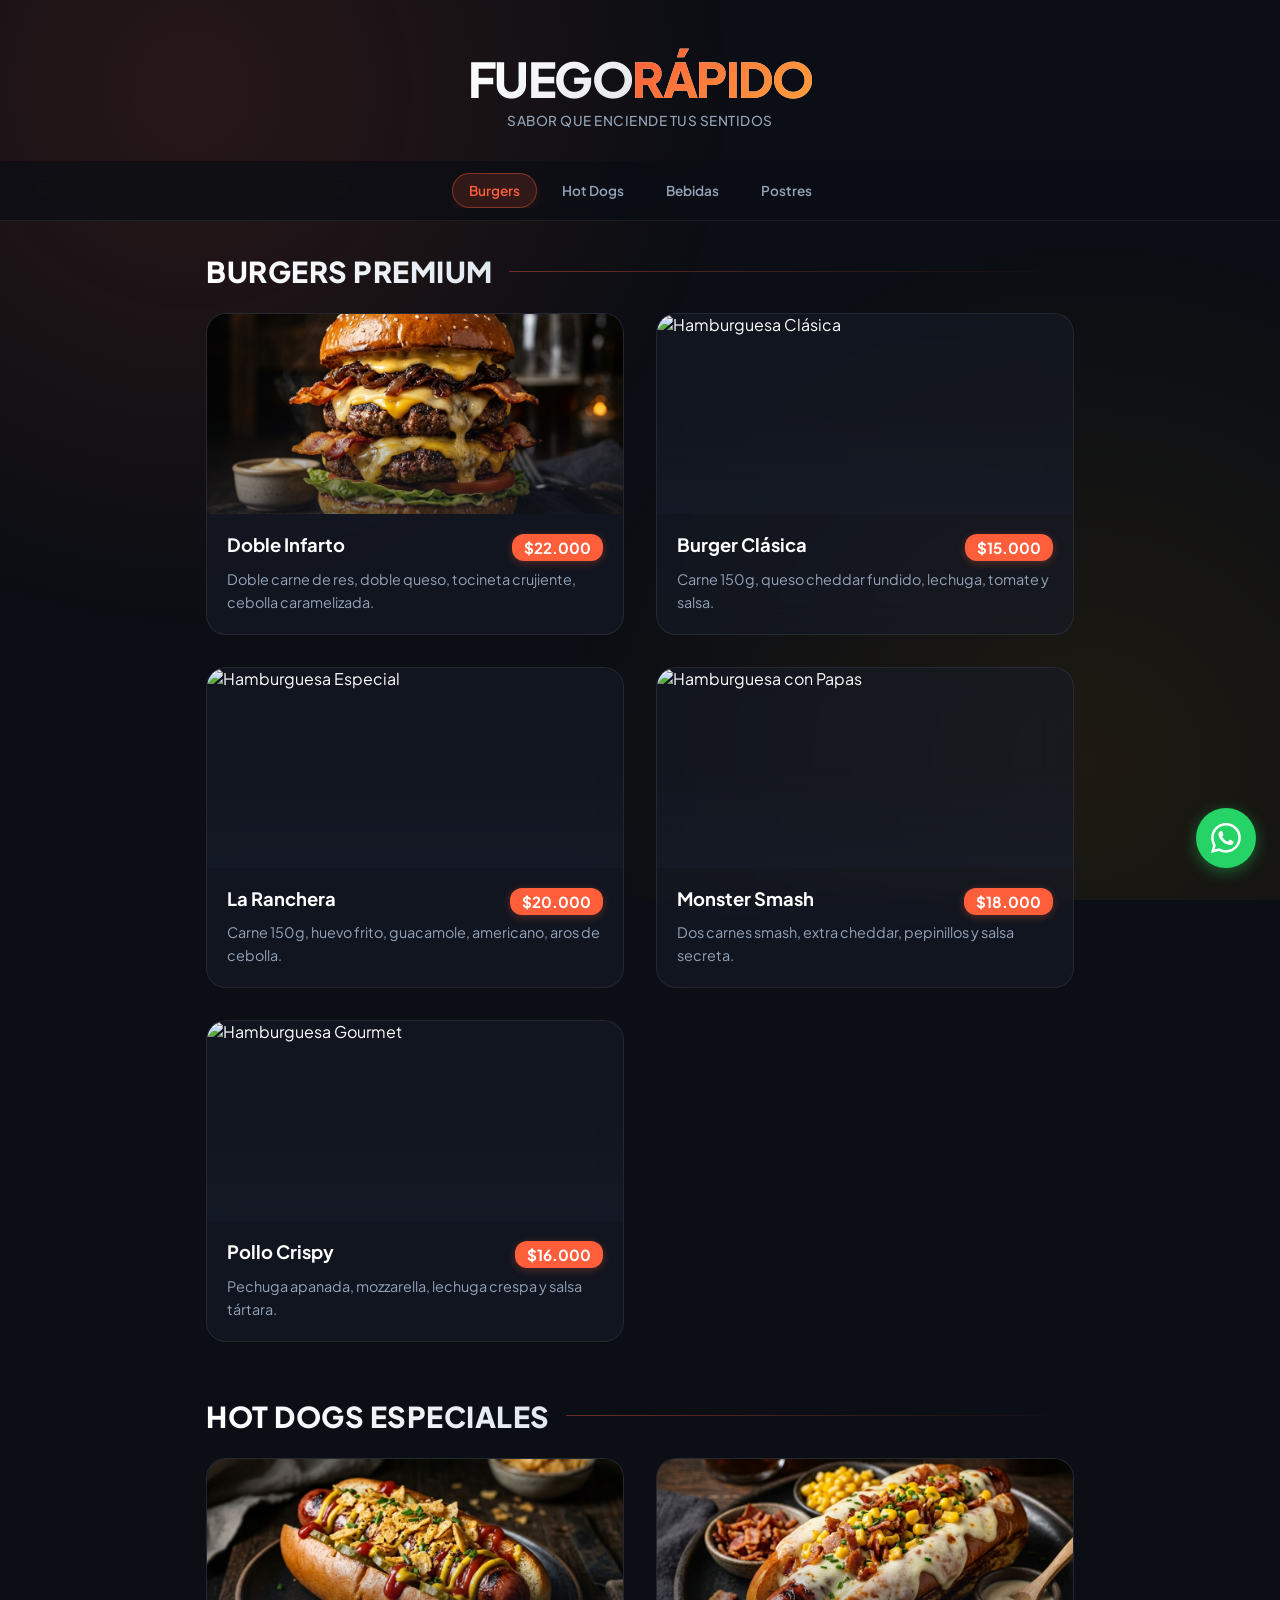
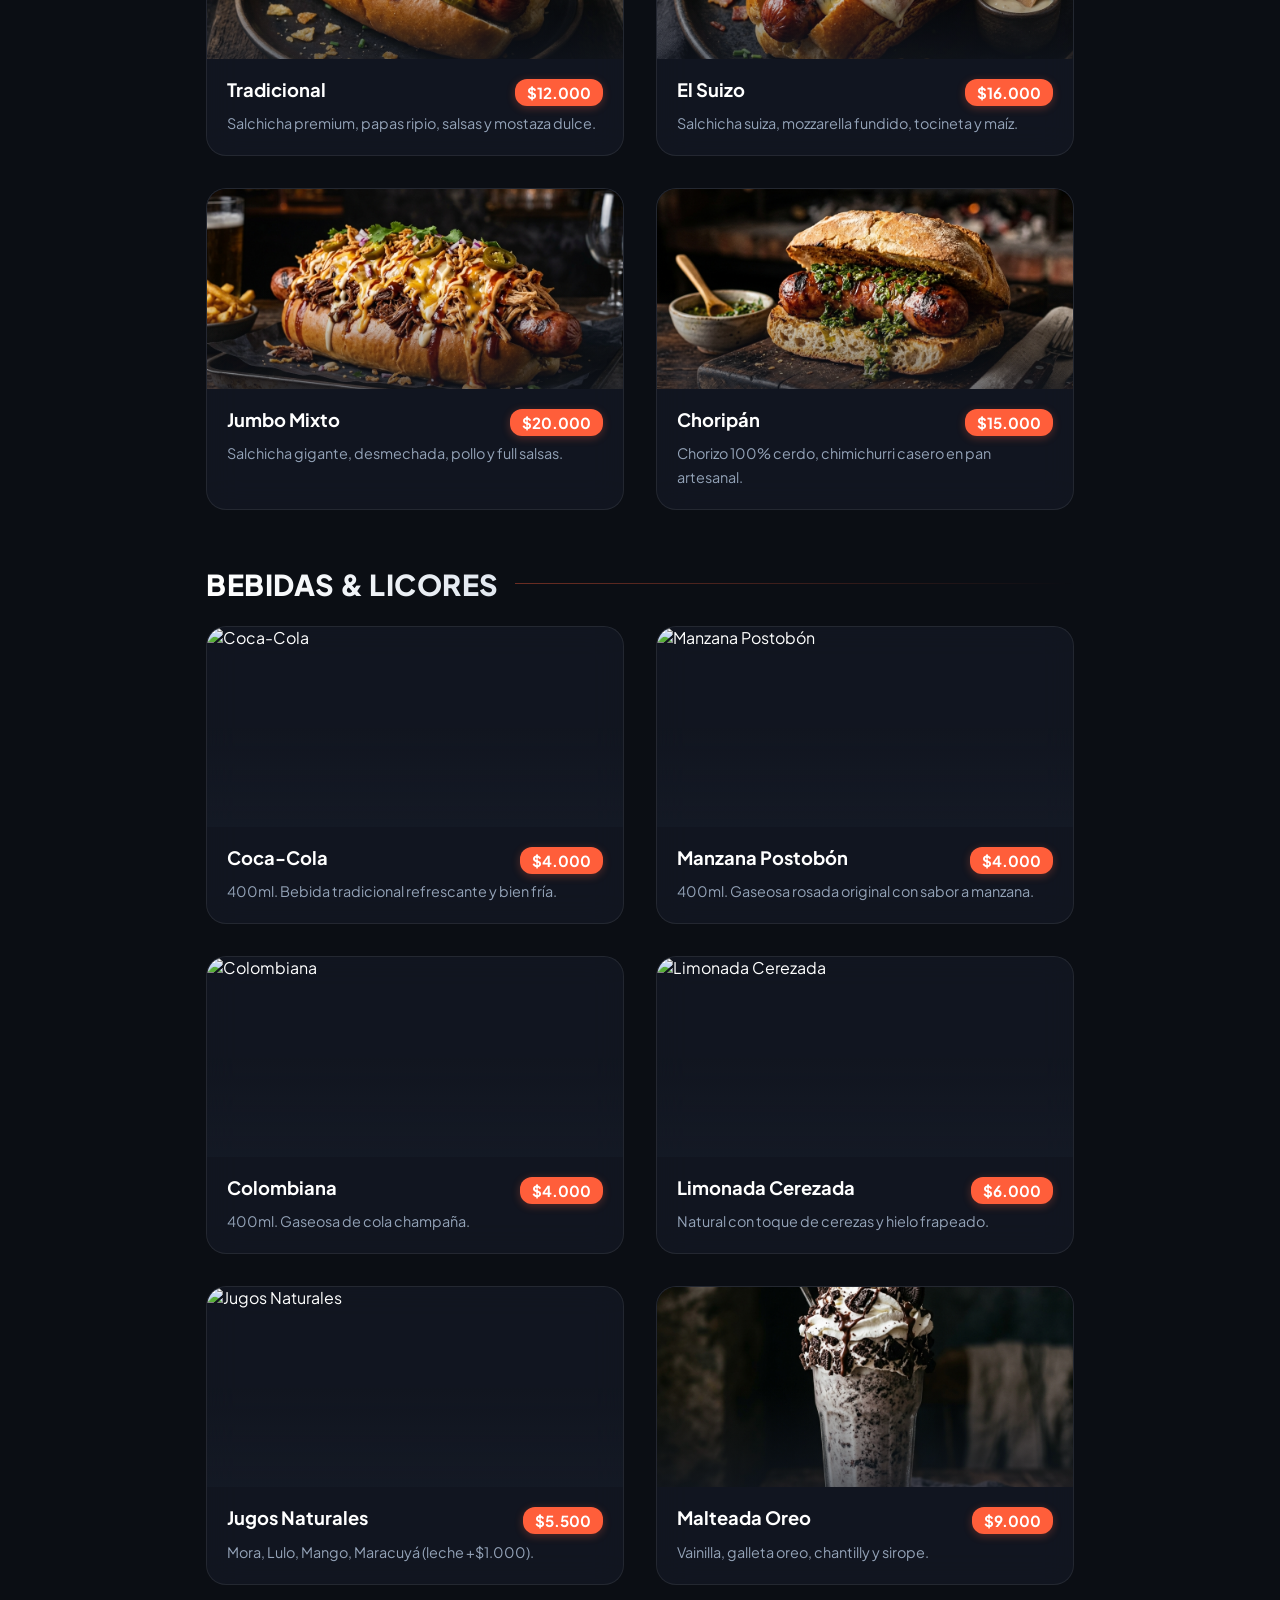
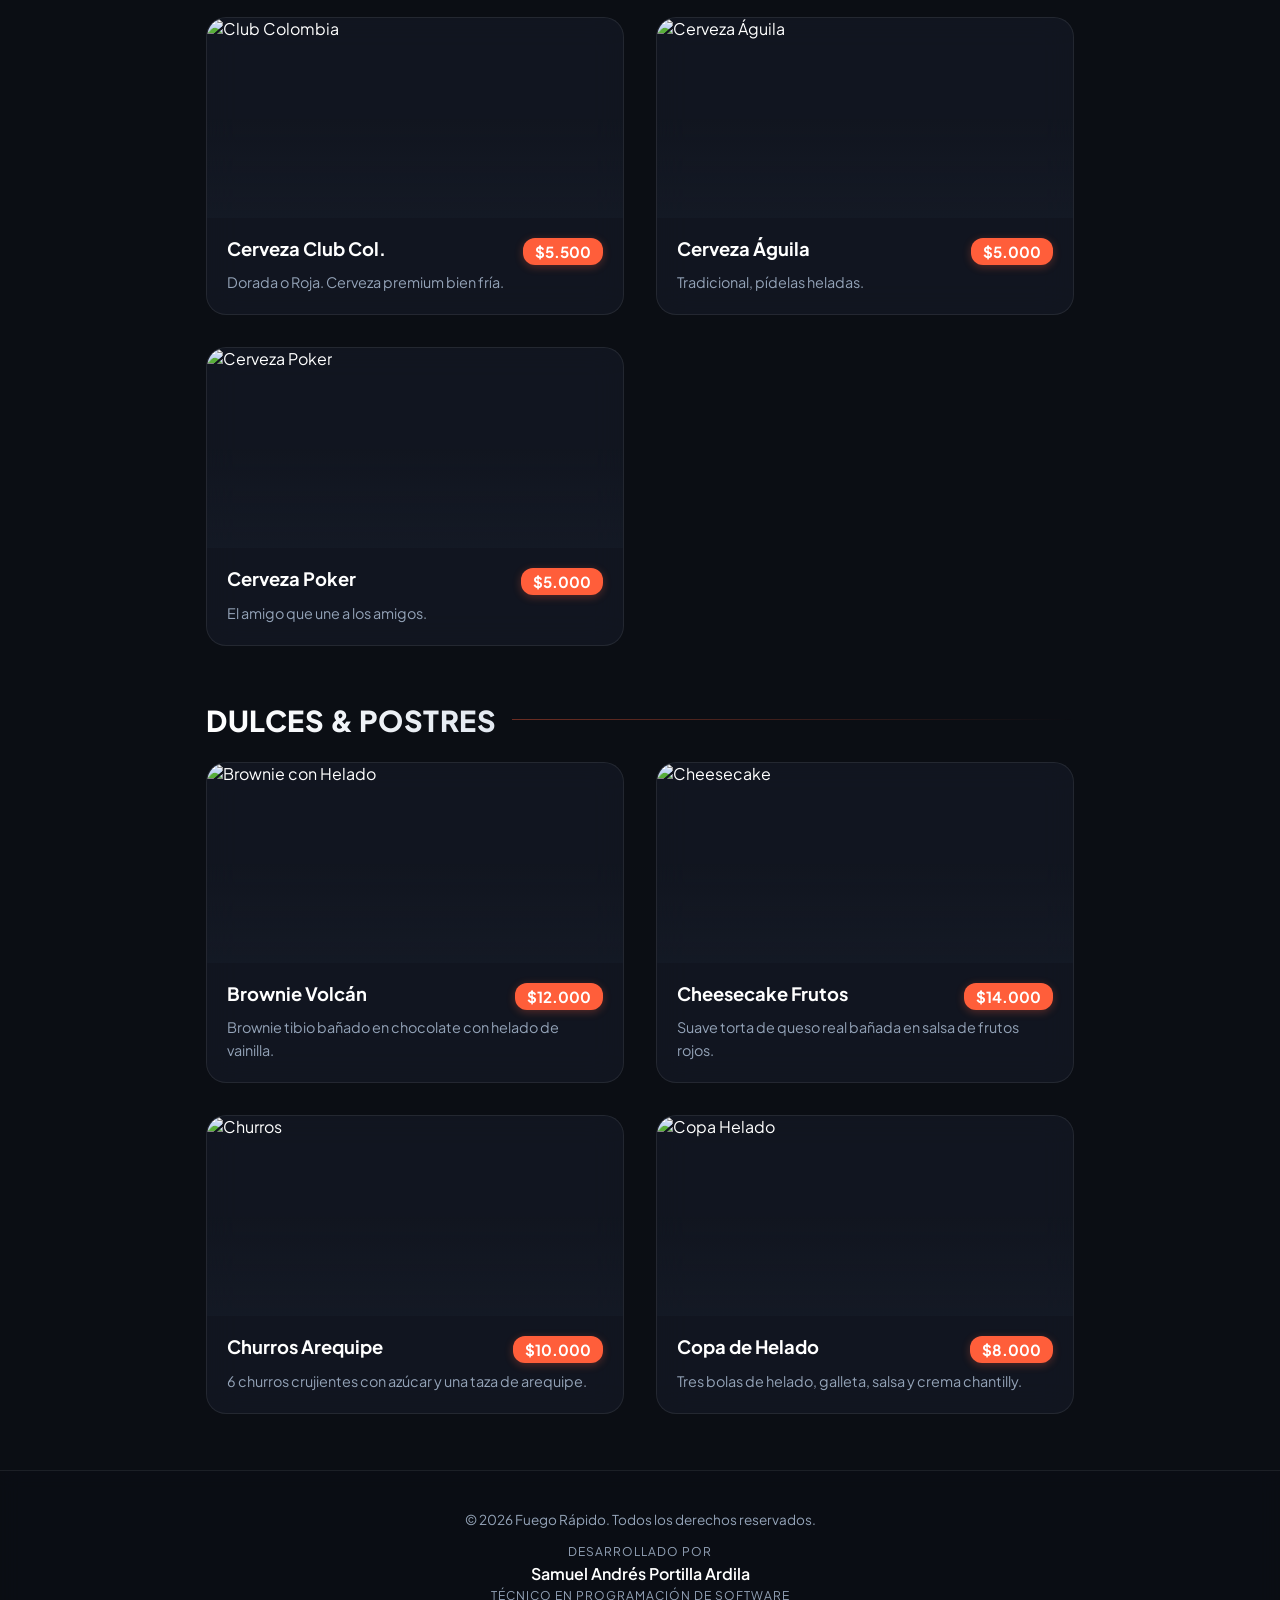
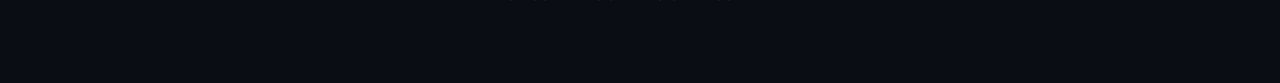
==== index.html @ ef5be557 "primer commit: estructura basica" ====
<!DOCTYPE html>
<html lang="es">

<head>
    <meta charset="UTF-8">
    <meta name="viewport" content="width=device-width, initial-scale=1.0">
    <title>Menú QR - Fuego Rápido</title>
    <meta name="description"
        content="Menú digital de Fuego Rápido. Descubre nuestras deliciosas hamburguesas, perros calientes y más.">
    <link rel="stylesheet" href="style.css">
    <link rel="preconnect" href="https://fonts.googleapis.com">
    <link rel="preconnect" href="https://fonts.gstatic.com" crossorigin>
    <link href="https://fonts.googleapis.com/css2?family=Plus+Jakarta+Sans:wght@300;400;500;600;700;800&display=swap"
        rel="stylesheet">
</head>

<body>
    <div class="background-overlay"></div>

    <header>
        <div class="logo">
            <h1>FUEGO<span>RÁPIDO</span></h1>
            <p>Sabor que enciende tus sentidos</p>
        </div>
    </header>

    <nav class="sticky-nav">
        <ul class="nav-links">
            <li><a href="#burgers" class="nav-link active">Burgers</a></li>
            <li><a href="#hotdogs" class="nav-link">Hot Dogs</a></li>
            <li><a href="#bebidas" class="nav-link">Bebidas</a></li>
            <li><a href="#postres" class="nav-link">Postres</a></li>
        </ul>
    </nav>

    <main class="menu-wrapper">

        <!-- Hamburguesas -->
        <section class="menu-category" id="burgers">
            <div class="category-header">
                <h2 class="category-title">Burgers Premium</h2>
                <div class="title-line"></div>
            </div>

            <div class="menu-grid">
                <article class="menu-item glass">
                    <div class="item-img-wrapper">
                        <img src="img/double_burger.png" alt="Hamburguesa Doble" class="item-img">
                    </div>
                    <div class="item-content">
                        <div class="item-header">
                            <h3>Doble Infarto</h3>
                            <span class="price">$22.000</span>
                        </div>
                        <p class="item-description">Doble carne de res, doble queso, tocineta crujiente, cebolla
                            caramelizada.</p>
                    </div>
                </article>

                <article class="menu-item glass">
                    <div class="item-img-wrapper">
                        <img src="https://images.unsplash.com/photo-1568901346375-23c9450c58cd?auto=format&fit=crop&w=500&q=80"
                            alt="Hamburguesa Clásica" class="item-img">
                    </div>
                    <div class="item-content">
                        <div class="item-header">
                            <h3>Burger Clásica</h3>
                            <span class="price">$15.000</span>
                        </div>
                        <p class="item-description">Carne 150g, queso cheddar fundido, lechuga, tomate y salsa.</p>
                    </div>
                </article>

                <article class="menu-item glass">
                    <div class="item-img-wrapper">
                        <img src="https://images.unsplash.com/photo-1586816001966-79b736744398?auto=format&fit=crop&w=500&q=80"
                            alt="Hamburguesa Especial" class="item-img">
                    </div>
                    <div class="item-content">
                        <div class="item-header">
                            <h3>La Ranchera</h3>
                            <span class="price">$20.000</span>
                        </div>
                        <p class="item-description">Carne 150g, huevo frito, guacamole, americano, aros de cebolla.</p>
                    </div>
                </article>

                <article class="menu-item glass">
                    <div class="item-img-wrapper">
                        <img src="https://images.unsplash.com/photo-1550547660-d9450f859349?auto=format&fit=crop&w=500&q=80"
                            alt="Hamburguesa con Papas" class="item-img">
                    </div>
                    <div class="item-content">
                        <div class="item-header">
                            <h3>Monster Smash</h3>
                            <span class="price">$18.000</span>
                        </div>
                        <p class="item-description">Dos carnes smash, extra cheddar, pepinillos y salsa secreta.</p>
                    </div>
                </article>

                <article class="menu-item glass">
                    <div class="item-img-wrapper">
                        <img src="https://www.atrium.com.co/sites/default/files/images/productos/crispy-burger.jpg"
                            alt="Hamburguesa Gourmet" class="item-img">
                    </div>
                    <div class="item-content">
                        <div class="item-header">
                            <h3>Pollo Crispy</h3>
                            <span class="price">$16.000</span>
                        </div>
                        <p class="item-description">Pechuga apanada, mozzarella, lechuga crespa y salsa tártara.</p>
                    </div>
                </article>
            </div>
        </section>

        <!-- Perros Calientes -->
        <section class="menu-category" id="hotdogs">
            <div class="category-header">
                <h2 class="category-title">Hot Dogs Especiales</h2>
                <div class="title-line"></div>
            </div>

            <div class="menu-grid">
                <article class="menu-item glass">
                    <div class="item-img-wrapper">
                        <img src="img/classic_hotdog.png" alt="Perro Caliente Clásico" class="item-img">
                    </div>
                    <div class="item-content">
                        <div class="item-header">
                            <h3>Tradicional</h3>
                            <span class="price">$12.000</span>
                        </div>
                        <p class="item-description">Salchicha premium, papas ripio, salsas y mostaza dulce.</p>
                    </div>
                </article>

                <article class="menu-item glass">
                    <div class="item-img-wrapper">
                        <img src="img/swiss_hotdog.png" alt="Perro Ranchero" class="item-img">
                    </div>
                    <div class="item-content">
                        <div class="item-header">
                            <h3>El Suizo</h3>
                            <span class="price">$16.000</span>
                        </div>
                        <p class="item-description">Salchicha suiza, mozzarella fundido, tocineta y maíz.</p>
                    </div>
                </article>

                <article class="menu-item glass">
                    <div class="item-img-wrapper">
                        <img src="img/jumbo_hotdog.png" alt="Perro Especial" class="item-img">
                    </div>
                    <div class="item-content">
                        <div class="item-header">
                            <h3>Jumbo Mixto</h3>
                            <span class="price">$20.000</span>
                        </div>
                        <p class="item-description">Salchicha gigante, desmechada, pollo y full salsas.</p>
                    </div>
                </article>

                <article class="menu-item glass">
                    <div class="item-img-wrapper">
                        <img src="img/choripan.png" alt="Choripán" class="item-img">
                    </div>
                    <div class="item-content">
                        <div class="item-header">
                            <h3>Choripán</h3>
                            <span class="price">$15.000</span>
                        </div>
                        <p class="item-description">Chorizo 100% cerdo, chimichurri casero en pan artesanal.</p>
                    </div>
                </article>
            </div>
        </section>

        <!-- Bebidas -->
        <section class="menu-category" id="bebidas">
            <div class="category-header">
                <h2 class="category-title">Bebidas & Licores</h2>
                <div class="title-line"></div>
            </div>

            <div class="menu-grid">
                <article class="menu-item glass">
                    <div class="item-img-wrapper">
                        <img src="https://images.unsplash.com/photo-1622483767028-3f66f32aef97?auto=format&fit=crop&w=500&q=80"
                            alt="Coca-Cola" class="item-img">
                    </div>
                    <div class="item-content">
                        <div class="item-header">
                            <h3>Coca-Cola</h3>
                            <span class="price">$4.000</span>
                        </div>
                        <p class="item-description">400ml. Bebida tradicional refrescante y bien fría.</p>
                    </div>
                </article>

                <article class="menu-item glass">
                    <div class="item-img-wrapper">
                        <img src="https://pbs.twimg.com/media/Ddgpa0-X0AA-Kz3.jpg" alt="Manzana Postobón"
                            class="item-img">
                    </div>
                    <div class="item-content">
                        <div class="item-header">
                            <h3>Manzana Postobón</h3>
                            <span class="price">$4.000</span>
                        </div>
                        <p class="item-description">400ml. Gaseosa rosada original con sabor a manzana.</p>
                    </div>
                </article>

                <article class="menu-item glass">
                    <div class="item-img-wrapper">
                        <img src="https://mir-s3-cdn-cf.behance.net/project_modules/fs/a3af06123769773.60f5a2e179f51.jpg"
                            alt="Colombiana" class="item-img">
                    </div>
                    <div class="item-content">
                        <div class="item-header">
                            <h3>Colombiana</h3>
                            <span class="price">$4.000</span>
                        </div>
                        <p class="item-description">400ml. Gaseosa de cola champaña.</p>
                    </div>
                </article>

                <article class="menu-item glass">
                    <div class="item-img-wrapper">
                        <img src="https://images.unsplash.com/photo-1556881286-fc6915169721?auto=format&fit=crop&w=500&q=80"
                            alt="Limonada Cerezada" class="item-img">
                    </div>
                    <div class="item-content">
                        <div class="item-header">
                            <h3>Limonada Cerezada</h3>
                            <span class="price">$6.000</span>
                        </div>
                        <p class="item-description">Natural con toque de cerezas y hielo frapeado.</p>
                    </div>
                </article>

                <article class="menu-item glass">
                    <div class="item-img-wrapper">
                        <img src="https://images.unsplash.com/photo-1513558161293-cdaf765ed2fd?auto=format&fit=crop&w=500&q=80"
                            alt="Jugos Naturales" class="item-img">
                    </div>
                    <div class="item-content">
                        <div class="item-header">
                            <h3>Jugos Naturales</h3>
                            <span class="price">$5.500</span>
                        </div>
                        <p class="item-description">Mora, Lulo, Mango, Maracuyá (leche +$1.000).</p>
                    </div>
                </article>

                <article class="menu-item glass">
                    <div class="item-img-wrapper">
                        <img src="img/oreo_milkshake.png" alt="Malteada" class="item-img">
                    </div>
                    <div class="item-content">
                        <div class="item-header">
                            <h3>Malteada Oreo</h3>
                            <span class="price">$9.000</span>
                        </div>
                        <p class="item-description">Vainilla, galleta oreo, chantilly y sirope.</p>
                    </div>
                </article>

                <article class="menu-item glass">
                    <div class="item-img-wrapper">
                        <img src="https://http2.mlstatic.com/D_NQ_NP_925722-MLM97577331285_112025-O.webp"
                            alt="Club Colombia" class="item-img">
                    </div>
                    <div class="item-content">
                        <div class="item-header">
                            <h3>Cerveza Club Col.</h3>
                            <span class="price">$5.500</span>
                        </div>
                        <p class="item-description">Dorada o Roja. Cerveza premium bien fría.</p>
                    </div>
                </article>

                <article class="menu-item glass">
                    <div class="item-img-wrapper">
                        <img src="https://lacaretalicores.com/cdn/shop/files/CERVEZA-AGUILA-LATON-473ml_47d6235d-1911-49ee-b2f1-a28116a10229.webp?v=1764735597&width=1000"
                            alt="Cerveza Águila" class="item-img">
                    </div>
                    <div class="item-content">
                        <div class="item-header">
                            <h3>Cerveza Águila</h3>
                            <span class="price">$5.000</span>
                        </div>
                        <p class="item-description">Tradicional, pídelas heladas.</p>
                    </div>
                </article>

                <article class="menu-item glass">
                    <div class="item-img-wrapper">
                        <img src="https://i.revistapym.com.co/old/2018/08/poker-lata.jpg" alt="Cerveza Poker"
                            class="item-img">
                    </div>
                    <div class="item-content">
                        <div class="item-header">
                            <h3>Cerveza Poker</h3>
                            <span class="price">$5.000</span>
                        </div>
                        <p class="item-description">El amigo que une a los amigos.</p>
                    </div>
                </article>

            </div>
        </section>

        <!-- Postres -->
        <section class="menu-category" id="postres">
            <div class="category-header">
                <h2 class="category-title">Dulces & Postres</h2>
                <div class="title-line"></div>
            </div>

            <div class="menu-grid">
                <article class="menu-item glass">
                    <div class="item-img-wrapper">
                        <img src="https://images.unsplash.com/photo-1606313564200-e75d5e30476c?auto=format&fit=crop&w=500&q=80"
                            alt="Brownie con Helado" class="item-img">
                    </div>
                    <div class="item-content">
                        <div class="item-header">
                            <h3>Brownie Volcán</h3>
                            <span class="price">$12.000</span>
                        </div>
                        <p class="item-description">Brownie tibio bañado en chocolate con helado de vainilla.</p>
                    </div>
                </article>

                <article class="menu-item glass">
                    <div class="item-img-wrapper">
                        <img src="https://images.unsplash.com/photo-1533134242443-d4fd215305ad?auto=format&fit=crop&w=500&q=80"
                            alt="Cheesecake" class="item-img">
                    </div>
                    <div class="item-content">
                        <div class="item-header">
                            <h3>Cheesecake Frutos</h3>
                            <span class="price">$14.000</span>
                        </div>
                        <p class="item-description">Suave torta de queso real bañada en salsa de frutos rojos.</p>
                    </div>
                </article>

                <article class="menu-item glass">
                    <div class="item-img-wrapper">
                        <img src="https://media-cdn.tripadvisor.com/media/photo-s/2c/e3/1d/6d/churros-con-arequipe.jpg"
                            alt="Churros" class="item-img">
                    </div>
                    <div class="item-content">
                        <div class="item-header">
                            <h3>Churros Arequipe</h3>
                            <span class="price">$10.000</span>
                        </div>
                        <p class="item-description">6 churros crujientes con azúcar y una taza de arequipe.</p>
                    </div>
                </article>

                <article class="menu-item glass">
                    <div class="item-img-wrapper">
                        <img src="https://images.unsplash.com/photo-1557142046-c704a3adf364?auto=format&fit=crop&w=500&q=80"
                            alt="Copa Helado" class="item-img">
                    </div>
                    <div class="item-content">
                        <div class="item-header">
                            <h3>Copa de Helado</h3>
                            <span class="price">$8.000</span>
                        </div>
                        <p class="item-description">Tres bolas de helado, galleta, salsa y crema chantilly.</p>
                    </div>
                </article>
            </div>
        </section>

    </main>

    <!-- Floating Action Button -->
    <button class="fab-whatsapp" id="whatsappFab" aria-label="Abrir contacto">
        <svg xmlns="http://www.w3.org/2000/svg" width="30" height="30" fill="currentColor" viewBox="0 0 16 16">
            <path
                d="M13.601 2.326A7.854 7.854 0 0 0 7.994 0C3.627 0 .068 3.558.064 7.926c0 1.399.366 2.76 1.057 3.965L0 16l4.204-1.102a7.933 7.933 0 0 0 3.79.965h.004c4.368 0 7.926-3.558 7.93-7.93A7.898 7.898 0 0 0 13.6 2.326zM7.994 14.521a6.573 6.573 0 0 1-3.356-.92l-.24-.144-2.494.654.666-2.433-.156-.251a6.56 6.56 0 0 1-1.007-3.505c0-3.626 2.957-6.584 6.591-6.584a6.56 6.56 0 0 1 4.66 1.931 6.557 6.557 0 0 1 1.928 4.66c-.004 3.639-2.961 6.592-6.592 6.592zm3.615-4.934c-.197-.099-1.17-.578-1.353-.646-.182-.065-.315-.099-.445.099-.133.197-.513.646-.627.775-.114.133-.232.148-.43.05-.197-.1-.836-.308-1.592-.985-.59-.525-.985-1.175-1.103-1.372-.114-.198-.011-.304.088-.403.087-.088.197-.232.296-.346.1-.114.133-.198.198-.33.065-.134.034-.248-.015-.347-.05-.099-.445-1.076-.612-1.47-.16-.389-.323-.335-.445-.34-.114-.007-.247-.007-.38-.007a.729.729 0 0 0-.529.247c-.182.198-.691.677-.691 1.654 0 .977.71 1.916.81 2.049.098.133 1.394 2.132 3.383 2.992.47.205.84.326 1.129.418.475.152.904.129 1.246.08.38-.058 1.171-.48 1.338-.943.164-.464.164-.86.114-.943-.049-.084-.182-.133-.38-.232z" />
        </svg>
    </button>

    <!-- Modal de Contacto -->
    <div class="modal-overlay" id="contactModal">
        <div class="modal-box glass">
            <button class="modal-close" id="closeModal" aria-label="Cerrar">
                <svg xmlns="http://www.w3.org/2000/svg" width="20" height="20" viewBox="0 0 24 24" fill="none"
                    stroke="currentColor" stroke-width="2.5" stroke-linecap="round" stroke-linejoin="round">
                    <line x1="18" y1="6" x2="6" y2="18"></line>
                    <line x1="6" y1="6" x2="18" y2="18"></line>
                </svg>
            </button>
            <div class="modal-header">
                <h2>FUEGO<span>RÁPIDO</span></h2>
                <p>Haz tu pedido ahora</p>
            </div>
            <div class="modal-body">
                <p>Por favor, escríbenos a nuestro WhatsApp indicando los platillos que deseas.</p>
                <div class="modal-number">
                    <span>Solo mensajes a:</span>
                    <strong>311 251 8913</strong>
                </div>
            </div>
        </div>
    </div>

    <!-- Product Modal -->
    <div class="modal-overlay" id="productModal">
        <div class="modal-box glass product-modal-box">
            <button class="modal-close" id="closeProductModal" aria-label="Cerrar">
                <svg xmlns="http://www.w3.org/2000/svg" width="20" height="20" viewBox="0 0 24 24" fill="none"
                    stroke="currentColor" stroke-width="2.5" stroke-linecap="round" stroke-linejoin="round">
                    <line x1="18" y1="6" x2="6" y2="18"></line>
                    <line x1="6" y1="6" x2="18" y2="18"></line>
                </svg>
            </button>
            <div class="modal-product-img">
                <img src="" id="pmImg" alt="Product Image">
            </div>
            <div class="modal-body product-modal-body">
                <div class="pm-header">
                    <h2 id="pmTitle">Título</h2>
                    <span class="price pm-price" id="pmPrice">0</span>
                </div>
                <p id="pmDesc">Descripción detallada del producto aquí.</p>
            </div>
        </div>
    </div>

    <footer>
        <div class="footer-content">
            <p style="color: var(--text-secondary); font-size: 0.85rem;">© 2026 Fuego Rápido. Todos los derechos
                reservados.</p>
            <div class="footer-dev">
                <span>Desarrollado por</span>
                <strong>Samuel Andrés Portilla Ardila</strong>
                <span>Técnico en programación de software</span>
            </div>
        </div>
    </footer>

    <script src="script.js"></script>
</body>

</html>
---- style.css ----
/* Fonts */
@import url('https://fonts.googleapis.com/css2?family=Plus+Jakarta+Sans:wght@300;400;500;600;700;800&display=swap');

:root {
    --bg-base: #0B0E14; 
    --surface-1: rgba(22, 28, 40, 0.6);
    --surface-2: rgba(30, 38, 55, 0.8);
    --primary: #FF5E3A; 
    --primary-hover: #FF7759;
    --primary-glow: rgba(255, 94, 58, 0.4);
    --text-primary: #FFFFFF;
    --text-secondary: #94A3B8;
    --border-color: rgba(255, 255, 255, 0.08);
    --border-highlight: rgba(255, 255, 255, 0.15);
    --radius-lg: 20px;
    --radius-md: 12px;
    --radius-full: 9999px;
    --transition: all 0.3s cubic-bezier(0.4, 0, 0.2, 1);
}

* { margin: 0; padding: 0; box-sizing: border-box; }

body {
    font-family: 'Plus Jakarta Sans', sans-serif;
    background-color: var(--bg-base);
    color: var(--text-primary);
    min-height: 100vh;
    position: relative;
    overflow-x: hidden;
    -webkit-font-smoothing: antialiased;
}

html {
    scroll-behavior: smooth;
}

::-webkit-scrollbar { width: 6px; }
::-webkit-scrollbar-track { background: var(--bg-base); }
::-webkit-scrollbar-thumb { background: var(--surface-2); border-radius: var(--radius-full); }
::-webkit-scrollbar-thumb:hover { background: var(--primary); }

.background-overlay {
    position: fixed; top: 0; left: 0; width: 100vw; height: 100vh;
    background: radial-gradient(circle at 15% 10%, rgba(255, 94, 58, 0.12), transparent 40%),
                radial-gradient(circle at 85% 85%, rgba(255, 171, 0, 0.08), transparent 40%);
    z-index: -1; pointer-events: none;
}

header { text-align: center; padding: 2.5rem 1rem 1.5rem; display: flex; flex-direction: column; align-items: center; }
.logo h1 { font-size: 2.5rem; font-weight: 800; letter-spacing: -1.5px; margin-bottom: 0.2rem; background: linear-gradient(135deg, #FFFFFF 0%, #D1D5DB 100%); -webkit-background-clip: text; -webkit-text-fill-color: transparent; }
.logo h1 span { background: linear-gradient(135deg, var(--primary) 0%, #FFA03A 100%); -webkit-background-clip: text; -webkit-text-fill-color: transparent; }
.logo p { font-size: 0.85rem; color: var(--text-secondary); font-weight: 500; letter-spacing: 0.5px; text-transform: uppercase; }

/* Sticky Navigation */
.sticky-nav {
    position: sticky;
    top: 0;
    z-index: 50;
    background: rgba(11, 14, 20, 0.75);
    backdrop-filter: blur(12px);
    -webkit-backdrop-filter: blur(12px);
    border-bottom: 1px solid var(--border-color);
    padding: 0.75rem 1rem;
    margin-bottom: 2rem;
    display: flex;
    justify-content: center;
}

.nav-links {
    display: flex;
    gap: 0.5rem;
    list-style: none;
    overflow-x: auto;
    scrollbar-width: none;
    -ms-overflow-style: none;
}
.nav-links::-webkit-scrollbar { display: none; }

.nav-link {
    display: inline-block;
    color: var(--text-secondary);
    text-decoration: none;
    padding: 0.5rem 1rem;
    border-radius: var(--radius-full);
    font-size: 0.85rem;
    font-weight: 600;
    white-space: nowrap;
    border: 1px solid transparent;
    transition: var(--transition);
}

.nav-link:hover {
    color: var(--text-primary);
    background: rgba(255, 255, 255, 0.05);
}

.nav-link.active {
    background: rgba(255, 94, 58, 0.15);
    color: var(--primary);
    border: 1px solid var(--primary-glow);
    box-shadow: 0 4px 10px rgba(255, 94, 58, 0.1);
}

.menu-wrapper { max-width: 900px; margin: 0 auto; padding: 0 1rem; }
.menu-category { 
    margin-bottom: 3.5rem; 
    scroll-margin-top: 100px; /* Prevents sticky nav from hiding the title */
}
.category-header { margin-bottom: 1.5rem; display: flex; align-items: center; gap: 1rem; }
.category-title { font-size: 1.5rem; font-weight: 800; color: var(--text-primary); white-space: nowrap; text-transform: uppercase; letter-spacing: 0.5px; background: linear-gradient(90deg, #FFFFFF, #e2e8f0); -webkit-background-clip: text; -webkit-text-fill-color: transparent; }
.title-line { flex-grow: 1; height: 1px; background: linear-gradient(90deg, var(--primary-glow), transparent); }

.menu-grid { display: grid; grid-template-columns: repeat(2, 1fr); gap: 0.75rem; }
@media (min-width: 600px) { .menu-grid { gap: 1.25rem; } }
@media (min-width: 768px) { header { padding: 3rem 1.5rem 2rem; } .logo h1 { font-size: 3rem; } .category-title { font-size: 1.8rem; } .menu-grid { gap: 2rem; } }

.menu-item { cursor: pointer; display: flex; flex-direction: column; background: var(--surface-1); backdrop-filter: blur(16px); -webkit-backdrop-filter: blur(16px); border: 1px solid var(--border-color); border-radius: var(--radius-md); overflow: hidden; position: relative; opacity: 0; transform: translateY(20px); }
.menu-item.scroll-visible { animation: slideUpFade 0.6s cubic-bezier(0.16, 1, 0.3, 1) forwards; }
.item-img-wrapper { width: 100%; height: 130px; overflow: hidden; position: relative; }
@media (min-width: 480px) { .item-img-wrapper { height: 160px; } }
@media (min-width: 768px) { .item-img-wrapper { height: 200px; } .menu-item { border-radius: var(--radius-lg); } }
.item-img-wrapper::after { content: ''; position: absolute; bottom: 0; left: 0; width: 100%; height: 50%; background: linear-gradient(to top, var(--surface-1), transparent); }
.item-img { width: 100%; height: 100%; object-fit: cover; }
.item-content { padding: 0.75rem; display: flex; flex-direction: column; flex-grow: 1; }
@media (min-width: 768px) { .item-content { padding: 1.25rem; } }
.item-header { display: flex; flex-direction: column; margin-bottom: 0.4rem; gap: 0.25rem; }
@media (min-width: 600px) { .item-header { flex-direction: row; justify-content: space-between; align-items: flex-start; } }
.item-header h3 { font-size: 0.95rem; font-weight: 700; line-height: 1.2; color: var(--text-primary); }
@media (min-width: 768px) { .item-header h3 { font-size: 1.15rem; } }
.price { color: var(--text-primary); background: var(--primary); padding: 0.15rem 0.5rem; border-radius: var(--radius-md); font-weight: 700; font-size: 0.85rem; align-self: flex-start; box-shadow: 0 2px 8px rgba(255, 94, 58, 0.3); }
@media (min-width: 768px) { .price { font-size: 0.95rem; padding: 0.25rem 0.75rem; } }
.item-description { color: var(--text-secondary); font-size: 0.75rem; line-height: 1.4; font-weight: 400; }
@media (min-width: 768px) { .item-description { font-size: 0.9rem; line-height: 1.6; } }

/* Floating Action Button */
.fab-whatsapp {
    position: fixed;
    bottom: 2rem;
    right: 1.5rem;
    background: #25D366;
    color: white;
    border: none;
    width: 60px;
    height: 60px;
    border-radius: 50%;
    display: flex;
    align-items: center;
    justify-content: center;
    box-shadow: 0 4px 15px rgba(37, 211, 102, 0.4), 0 0 0 0 rgba(37, 211, 102, 0.4);
    cursor: pointer;
    z-index: 100;
    transition: var(--transition);
    animation: pulse 2s infinite cubic-bezier(0.66, 0, 0, 1);
}

.fab-whatsapp:hover {
    transform: scale(1.1) rotate(-5deg);
    background: #128C7E;
}

@keyframes pulse {
    to { box-shadow: 0 0 0 15px rgba(37, 211, 102, 0); }
}

/* Custom Themed Modal */
.modal-overlay {
    position: fixed;
    top: 0; left: 0;
    width: 100vw; height: 100vh;
    background: rgba(11, 14, 20, 0.85); /* Dark base over entire screen */
    backdrop-filter: blur(8px);
    -webkit-backdrop-filter: blur(8px);
    z-index: 1000;
    display: flex;
    align-items: center;
    justify-content: center;
    padding: 1rem;
    opacity: 0;
    visibility: hidden;
    transition: opacity 0.3s ease, visibility 0.3s ease;
}

.modal-overlay.active {
    opacity: 1;
    visibility: visible;
}

.modal-box.glass {
    background: rgba(30, 38, 55, 0.9);
    border: 1px solid var(--primary-glow);
    border-radius: var(--radius-lg);
    width: 100%;
    max-width: 400px;
    position: relative;
    transform: scale(0.9);
    transition: transform 0.4s cubic-bezier(0.16, 1, 0.3, 1);
    box-shadow: 0 20px 50px rgba(0, 0, 0, 0.5), inset 0 1px 0 rgba(255, 255, 255, 0.1);
    overflow: hidden;
}

.modal-overlay.active .modal-box {
    transform: scale(1);
}

.modal-close {
    position: absolute;
    top: 1rem; right: 1rem;
    background: rgba(255, 255, 255, 0.1);
    border: none;
    color: var(--text-secondary);
    font-size: 1.5rem;
    width: 32px; height: 32px;
    border-radius: 50%;
    display: flex; align-items: center; justify-content: center;
    cursor: pointer;
    transition: var(--transition);
    z-index: 10;
}

.modal-close:hover {
    background: rgba(255, 255, 255, 0.2);
    color: var(--text-primary);
}

.modal-header {
    background: linear-gradient(145deg, rgba(22, 28, 40, 0.9), rgba(16, 22, 33, 1));
    padding: 2rem 1.5rem 1.5rem;
    text-align: center;
    border-bottom: 1px solid var(--border-color);
}

.modal-header h2 {
    font-size: 1.8rem;
    font-weight: 800;
    background: linear-gradient(135deg, #FFFFFF 0%, #D1D5DB 100%);
    -webkit-background-clip: text;
    -webkit-text-fill-color: transparent;
    margin-bottom: 0.2rem;
}

.modal-header h2 span {
    background: linear-gradient(135deg, var(--primary) 0%, #FFA03A 100%);
    -webkit-background-clip: text;
    -webkit-text-fill-color: transparent;
}

.modal-header p {
    color: var(--text-secondary);
    font-size: 0.9rem;
    text-transform: uppercase;
    letter-spacing: 1px;
}

.modal-body {
    padding: 2rem 1.5rem;
    text-align: center;
}

.modal-body p {
    color: var(--text-secondary);
    margin-bottom: 1.5rem;
    font-size: 0.95rem;
}

.modal-number {
    display: inline-flex;
    flex-direction: column;
    align-items: center;
    padding: 1.25rem 2rem;
    background: rgba(255, 94, 58, 0.1);
    border: 1px solid var(--primary-glow);
    border-radius: var(--radius-md);
}

.modal-number span { font-size: 0.75rem; text-transform: uppercase; color: var(--primary); letter-spacing: 1px; margin-bottom: 0.25rem; }
.modal-number strong { font-size: 1.8rem; color: var(--text-primary); font-weight: 800; letter-spacing: 2px; }

/* Product Modal Tweaks */
.product-modal-box { max-width: 450px; }
.modal-product-img { width: 100%; height: 220px; position: relative; }
.modal-product-img::after { content: ''; position: absolute; bottom: 0; left: 0; width: 100%; height: 60%; background: linear-gradient(to top, rgba(30, 38, 55, 0.9), transparent); }
.modal-product-img img { width: 100%; height: 100%; object-fit: cover; }
.product-modal-body { padding: 1.5rem 1.5rem 2rem; position: relative; z-index: 2; margin-top: -3rem; }
.pm-header { display: flex; justify-content: space-between; align-items: flex-end; margin-bottom: 0.75rem; }
.pm-header h2 { font-size: 1.5rem; font-weight: 800; color: var(--text-primary); margin: 0; }
.pm-price { font-size: 1.2rem; }
.product-modal-body #pmDesc { color: var(--text-secondary); line-height: 1.5; font-size: 0.95rem; margin-bottom: 1.5rem; text-align: left; }
.modal-order-btn { width: 100%; margin-top: 0.5rem; padding: 1rem; border-radius: var(--radius-md); text-transform: uppercase; letter-spacing: 1px; font-size: 0.95rem; }

footer { text-align: center; padding: 2.5rem 1.5rem 5rem; border-top: 1px solid var(--border-color); background: rgba(11, 14, 20, 0.8); backdrop-filter: blur(10px); }
.footer-dev { margin-top: 1rem; display: flex; flex-direction: column; align-items: center; gap: 0.25rem; }
.footer-dev span { font-size: 0.75rem; text-transform: uppercase; letter-spacing: 1px; color: var(--text-secondary); }
.footer-dev strong { color: var(--text-primary); font-size: 1rem; font-weight: 600; }

@keyframes slideUpFade { 0% { opacity: 0; transform: translateY(30px); } 100% { opacity: 1; transform: translateY(0); } }
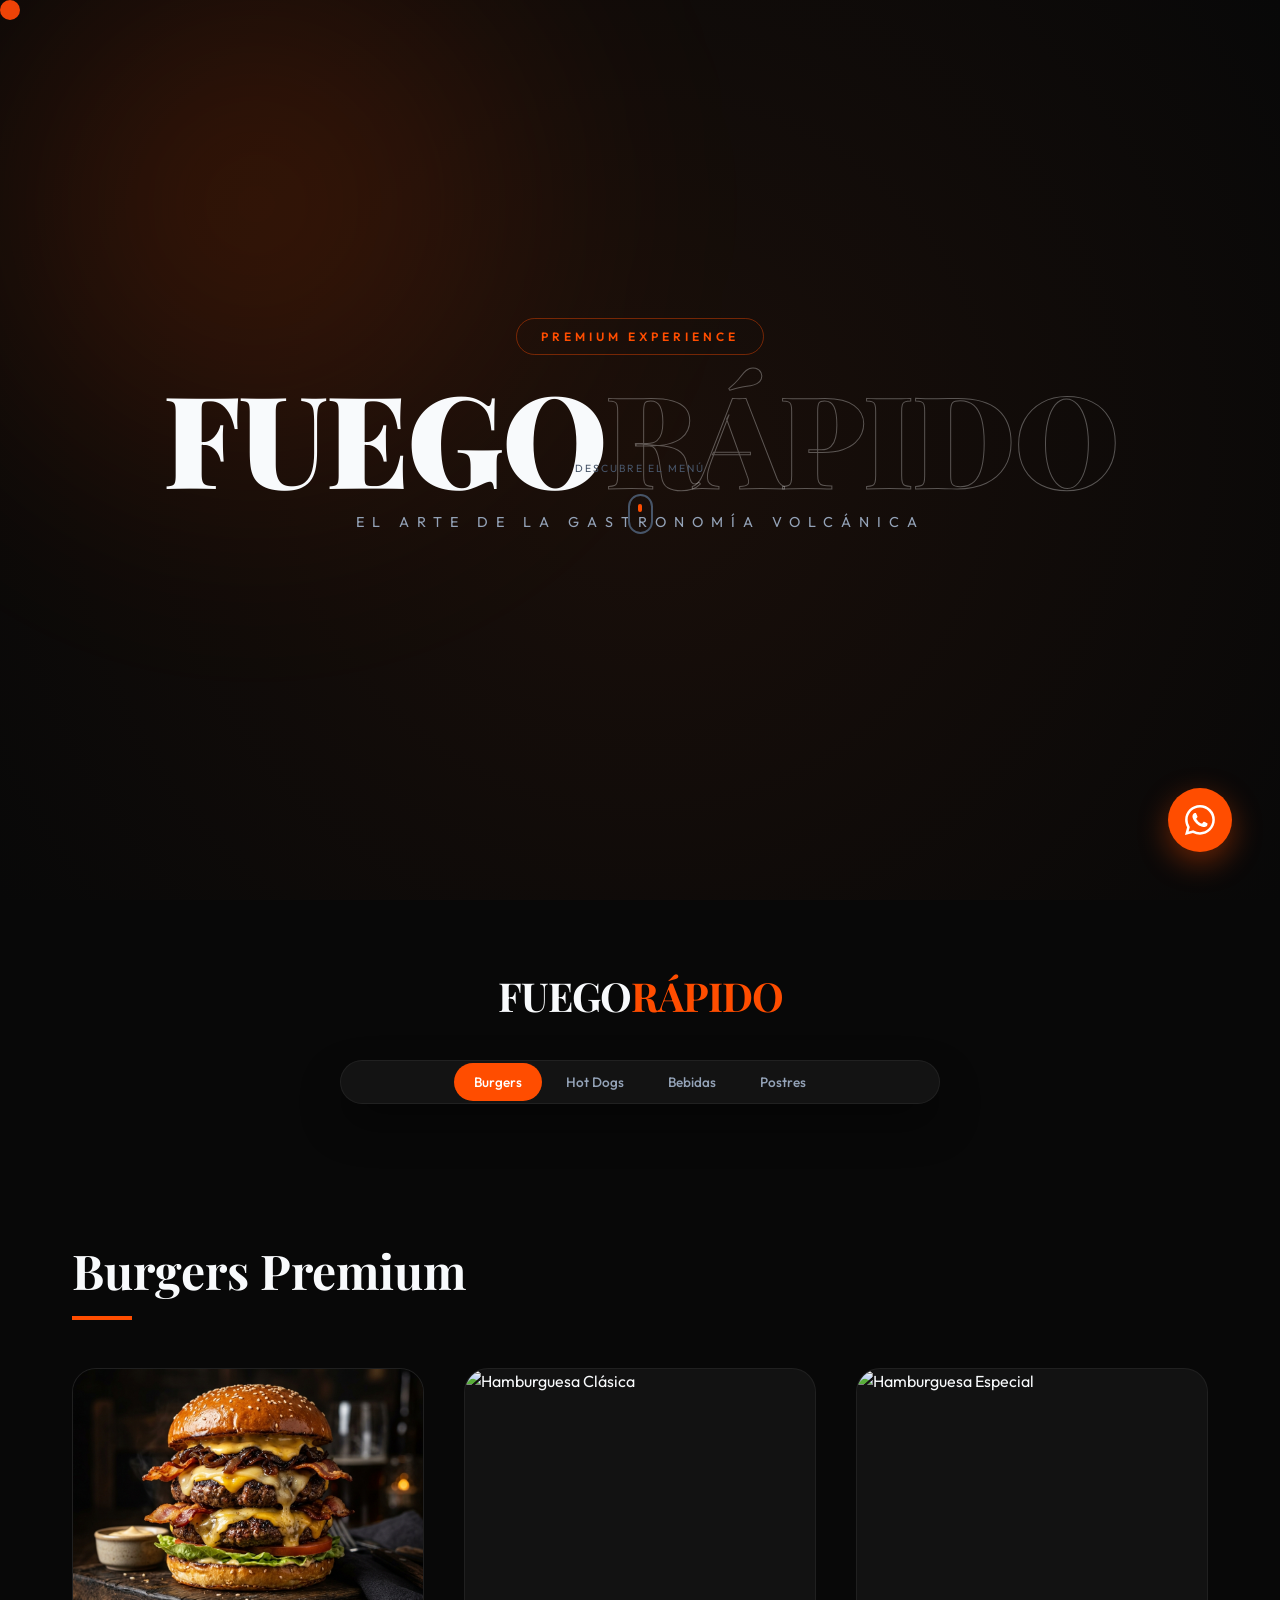
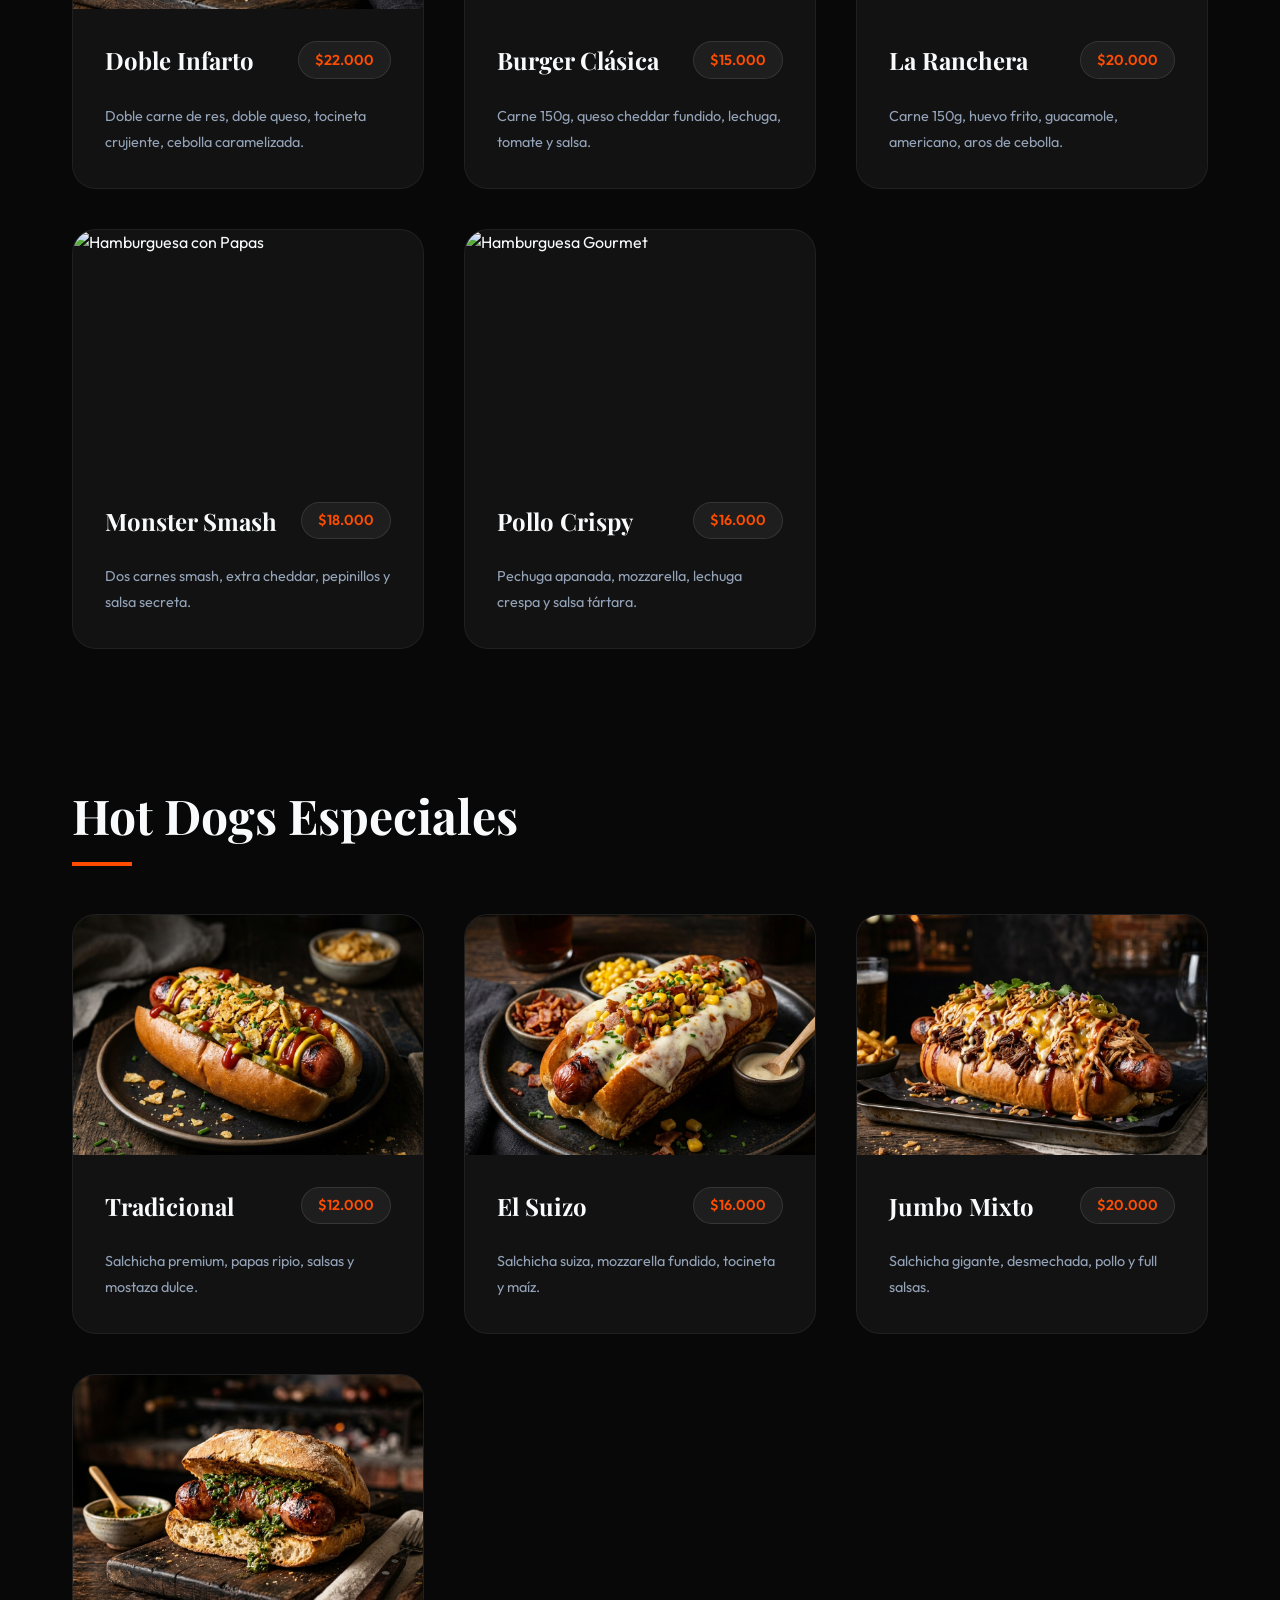
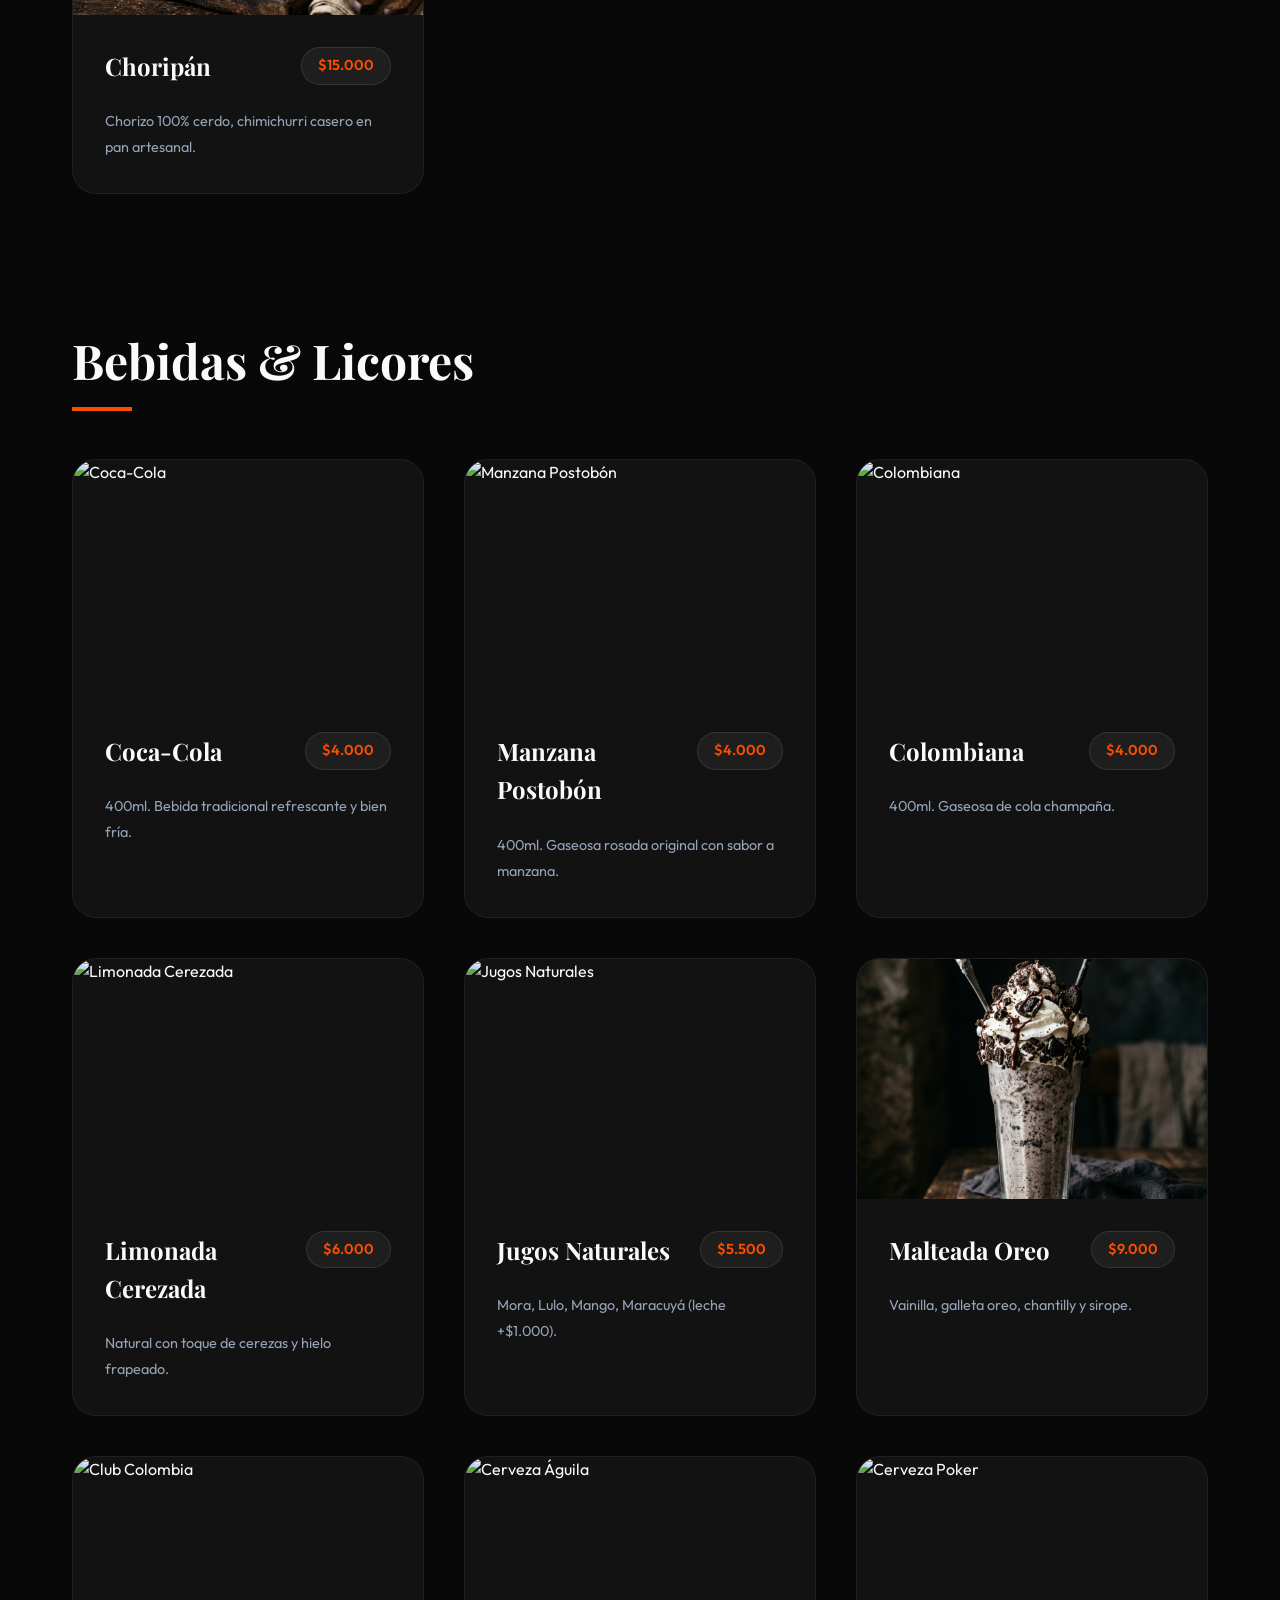
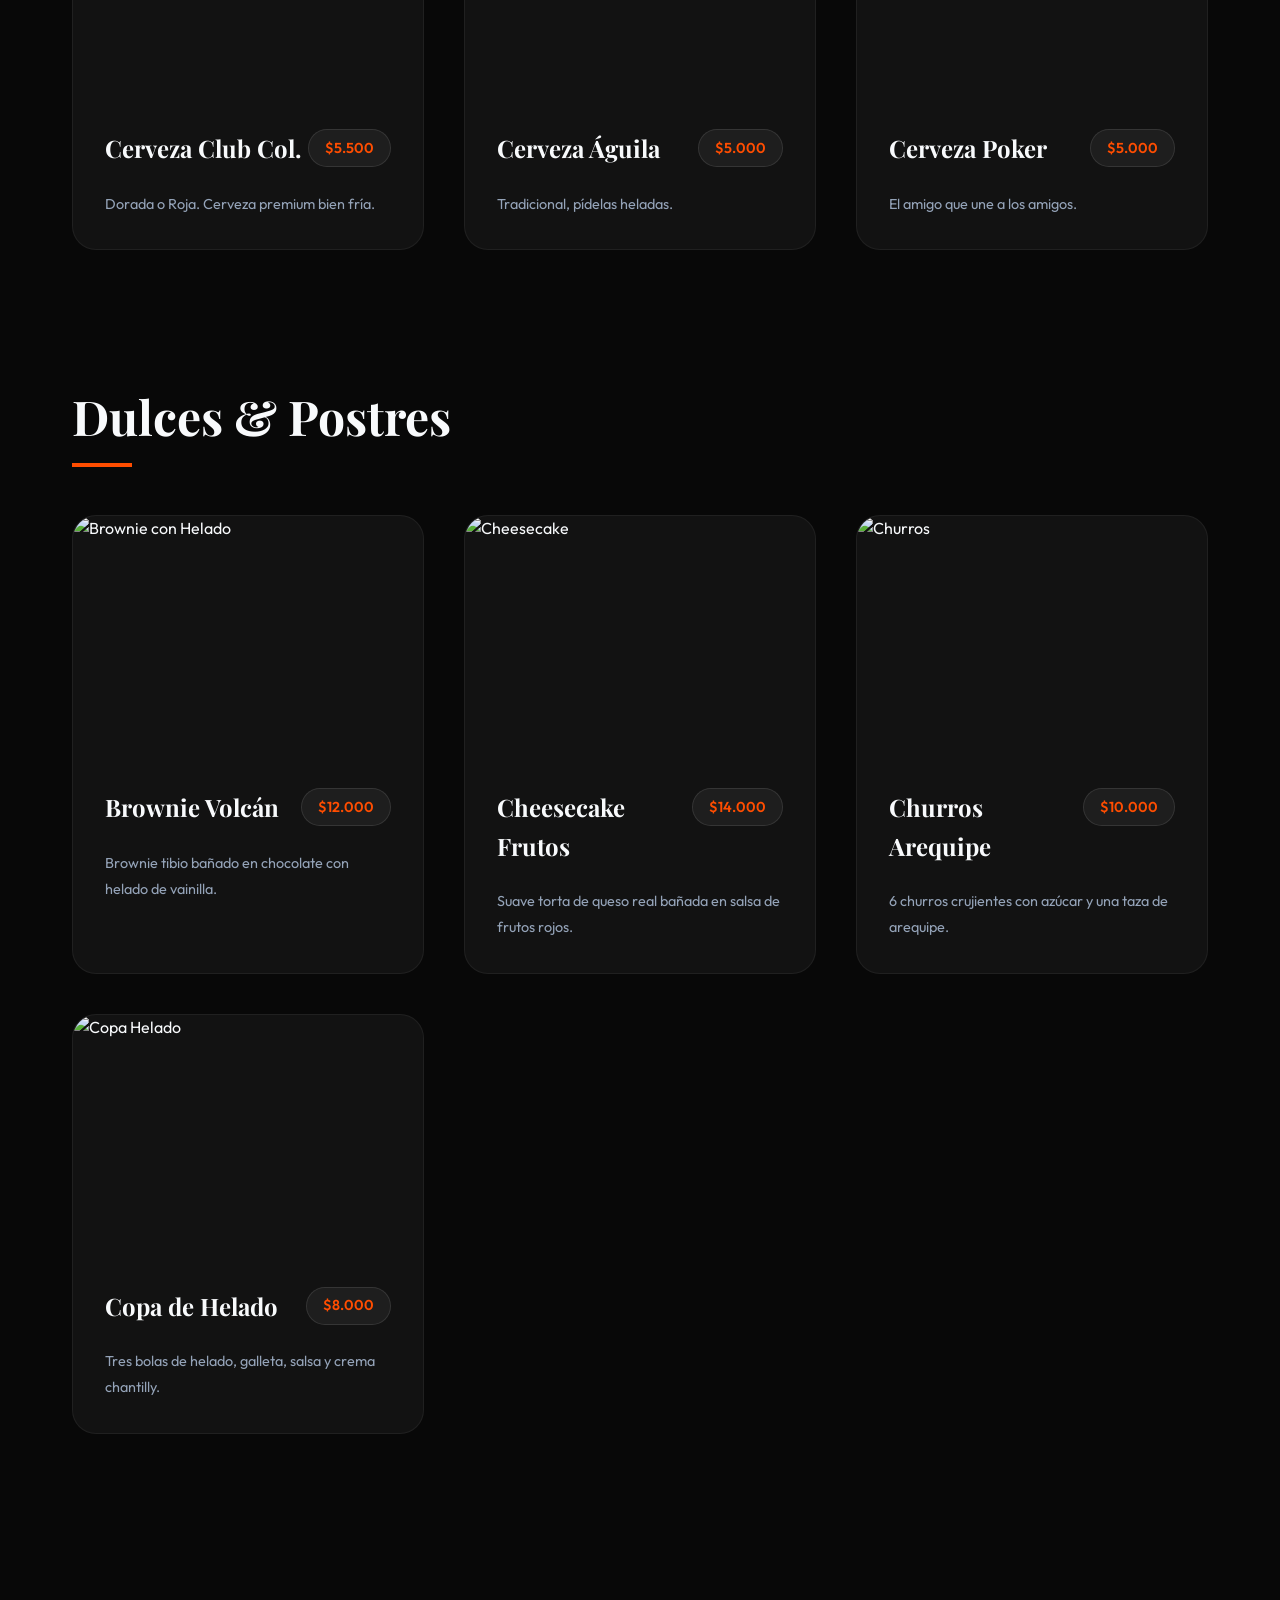
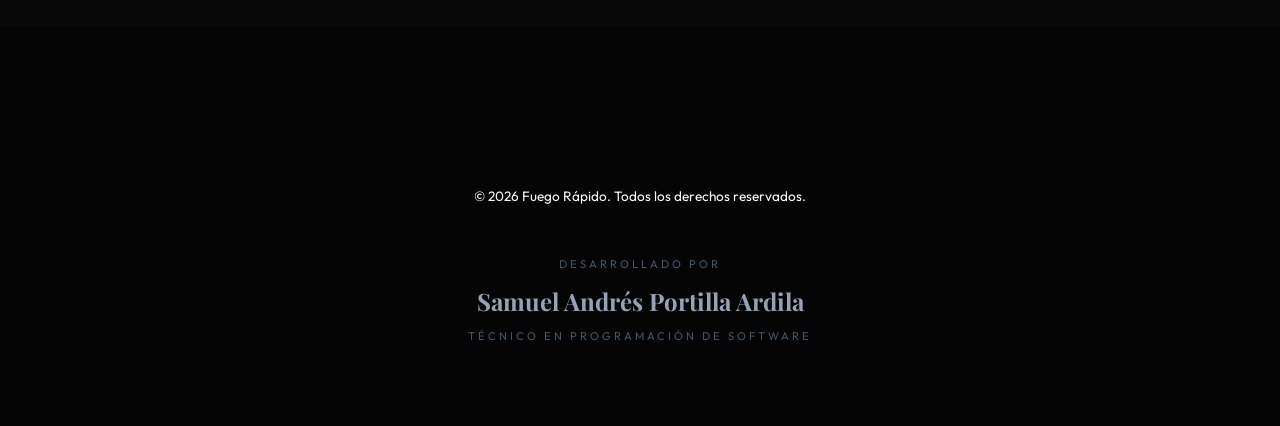
==== commit bd1b4eeb: "Upgrade premium: aesthetics, GSAP animations, luxury design" ====
--- a/index.html
+++ b/index.html
@@ -10,21 +10,39 @@
     <link rel="stylesheet" href="style.css">
     <link rel="preconnect" href="https://fonts.googleapis.com">
     <link rel="preconnect" href="https://fonts.gstatic.com" crossorigin>
-    <link href="https://fonts.googleapis.com/css2?family=Plus+Jakarta+Sans:wght@300;400;500;600;700;800&display=swap"
-        rel="stylesheet">
+    <link href="https://fonts.googleapis.com/css2?family=Outfit:wght@300;400;500;600;700&family=Playfair+Display:ital,wght@0,700;0,900;1,700&display=swap" rel="stylesheet">
+    <!-- Lucide Icons -->
+    <script src="https://unpkg.com/lucide@latest"></script>
+    <!-- GSAP for Premium Animations -->
+    <script src="https://cdnjs.cloudflare.com/ajax/libs/gsap/3.12.2/gsap.min.js"></script>
+    <script src="https://cdnjs.cloudflare.com/ajax/libs/gsap/3.12.2/ScrollTrigger.min.js"></script>
 </head>
 
 <body>
+    <div class="custom-cursor"></div>
     <div class="background-overlay"></div>
-
-    <header>
-        <div class="logo">
-            <h1>FUEGO<span>RÁPIDO</span></h1>
-            <p>Sabor que enciende tus sentidos</p>
+    
+    <section class="hero-section">
+        <div class="hero-bg-accent"></div>
+        <div class="hero-content">
+            <div class="logo-badge">Premium Experience</div>
+            <h1 class="hero-title">FUEGO<span>RÁPIDO</span></h1>
+            <p class="hero-subtitle">EL ARTE DE LA GASTRONOMÍA VOLCÁNICA</p>
+            <div class="hero-scroll-indicator">
+                <span>DESCUBRE EL MENÚ</span>
+                <div class="mouse"></div>
+            </div>
         </div>
-    </header>
-
-    <nav class="sticky-nav">
+    </section>
+
+    <div class="content-wrapper">
+        <header id="site-header">
+            <div class="logo">
+                <h1>FUEGO<span>RÁPIDO</span></h1>
+            </div>
+        </header>
+
+        <nav class="sticky-nav">
         <ul class="nav-links">
             <li><a href="#burgers" class="nav-link active">Burgers</a></li>
             <li><a href="#hotdogs" class="nav-link">Hot Dogs</a></li>
@@ -380,6 +398,7 @@
         </section>
 
     </main>
+    </div>
 
     <!-- Floating Action Button -->
     <button class="fab-whatsapp" id="whatsappFab" aria-label="Abrir contacto">
@@ -448,6 +467,10 @@
         </div>
     </footer>
 
+    <script>
+        // Initialize Lucide Icons
+        lucide.createIcons();
+    </script>
     <script src="script.js"></script>
 </body>
 
--- a/style.css
+++ b/style.css
@@ -1,31 +1,42 @@
-/* Fonts */
-@import url('https://fonts.googleapis.com/css2?family=Plus+Jakarta+Sans:wght@300;400;500;600;700;800&display=swap');
+/* Premium Design System: Fuego Rápido */
+@import url('https://fonts.googleapis.com/css2?family=Outfit:wght@300;400;500;600;700&family=Playfair+Display:ital,wght@0,700;0,900;1,700&display=swap');
 
 :root {
-    --bg-base: #0B0E14; 
-    --surface-1: rgba(22, 28, 40, 0.6);
-    --surface-2: rgba(30, 38, 55, 0.8);
-    --primary: #FF5E3A; 
-    --primary-hover: #FF7759;
-    --primary-glow: rgba(255, 94, 58, 0.4);
-    --text-primary: #FFFFFF;
-    --text-secondary: #94A3B8;
-    --border-color: rgba(255, 255, 255, 0.08);
-    --border-highlight: rgba(255, 255, 255, 0.15);
-    --radius-lg: 20px;
-    --radius-md: 12px;
-    --radius-full: 9999px;
-    --transition: all 0.3s cubic-bezier(0.4, 0, 0.2, 1);
-}
-
-* { margin: 0; padding: 0; box-sizing: border-box; }
+    /* Color Palette - Luxury Dark */
+    --bg-deep: #080808;
+    --bg-surface: #121212;
+    --accent: #FF4D00;
+    --accent-glow: rgba(255, 77, 0, 0.4);
+    --gold: #FFAB00;
+    --text-high: #F8FAFC;
+    --text-med: #94A3B8;
+    --text-low: #475569;
+    
+    /* Glassmorphism */
+    --glass-bg: rgba(25, 25, 25, 0.7);
+    --glass-border: rgba(255, 255, 255, 0.06);
+    --glass-highlight: rgba(255, 255, 255, 0.1);
+    
+    /* Spacing & Curvature */
+    --radius-2xl: 32px;
+    --radius-xl: 24px;
+    --radius-lg: 16px;
+    --transition-smooth: all 0.6s cubic-bezier(0.16, 1, 0.3, 1);
+}
+
+/* Base resets */
+* {
+    margin: 0;
+    padding: 0;
+    box-sizing: border-box;
+    cursor: none !important; /* Managed by custom cursor */
+}
 
 body {
-    font-family: 'Plus Jakarta Sans', sans-serif;
-    background-color: var(--bg-base);
-    color: var(--text-primary);
-    min-height: 100vh;
-    position: relative;
+    background-color: var(--bg-deep);
+    color: var(--text-high);
+    font-family: 'Outfit', sans-serif;
+    line-height: 1.6;
     overflow-x: hidden;
     -webkit-font-smoothing: antialiased;
 }
@@ -34,262 +45,423 @@
     scroll-behavior: smooth;
 }
 
-::-webkit-scrollbar { width: 6px; }
-::-webkit-scrollbar-track { background: var(--bg-base); }
-::-webkit-scrollbar-thumb { background: var(--surface-2); border-radius: var(--radius-full); }
-::-webkit-scrollbar-thumb:hover { background: var(--primary); }
-
-.background-overlay {
-    position: fixed; top: 0; left: 0; width: 100vw; height: 100vh;
-    background: radial-gradient(circle at 15% 10%, rgba(255, 94, 58, 0.12), transparent 40%),
-                radial-gradient(circle at 85% 85%, rgba(255, 171, 0, 0.08), transparent 40%);
-    z-index: -1; pointer-events: none;
-}
-
-header { text-align: center; padding: 2.5rem 1rem 1.5rem; display: flex; flex-direction: column; align-items: center; }
-.logo h1 { font-size: 2.5rem; font-weight: 800; letter-spacing: -1.5px; margin-bottom: 0.2rem; background: linear-gradient(135deg, #FFFFFF 0%, #D1D5DB 100%); -webkit-background-clip: text; -webkit-text-fill-color: transparent; }
-.logo h1 span { background: linear-gradient(135deg, var(--primary) 0%, #FFA03A 100%); -webkit-background-clip: text; -webkit-text-fill-color: transparent; }
-.logo p { font-size: 0.85rem; color: var(--text-secondary); font-weight: 500; letter-spacing: 0.5px; text-transform: uppercase; }
-
-/* Sticky Navigation */
+/* Custom Scrollbar */
+::-webkit-scrollbar { width: 4px; }
+::-webkit-scrollbar-track { background: var(--bg-deep); }
+::-webkit-scrollbar-thumb { background: var(--text-low); border-radius: 10px; }
+::-webkit-scrollbar-thumb:hover { background: var(--accent); }
+
+/* Custom Cursor */
+.custom-cursor {
+    width: 20px;
+    height: 20px;
+    background: var(--accent);
+    border-radius: 50%;
+    position: fixed;
+    pointer-events: none;
+    z-index: 9999;
+    mix-blend-mode: difference;
+    transition: transform 0.2s ease;
+    display: none;
+}
+@media (pointer: fine) { .custom-cursor { display: block; } }
+
+/* Hero Section */
+.hero-section {
+    height: 100vh;
+    display: flex;
+    align-items: center;
+    justify-content: center;
+    text-align: center;
+    position: relative;
+    padding: 2rem;
+    background: radial-gradient(circle at center, #1a0f0a 0%, #080808 100%);
+    overflow: hidden;
+}
+
+.hero-bg-accent {
+    position: absolute;
+    width: 60vw;
+    height: 60vw;
+    background: radial-gradient(circle, var(--accent-glow) 0%, transparent 70%);
+    top: -20%;
+    left: -10%;
+    filter: blur(100px);
+    opacity: 0.5;
+    animation: pulseBg 10s infinite alternate ease-in-out;
+}
+
+@keyframes pulseBg {
+    0% { transform: translate(0, 0) scale(1); }
+    100% { transform: translate(10%, 10%) scale(1.1); }
+}
+
+.hero-content {
+    position: relative;
+    z-index: 10;
+}
+
+.logo-badge {
+    text-transform: uppercase;
+    letter-spacing: 4px;
+    font-size: 0.75rem;
+    font-weight: 600;
+    color: var(--accent);
+    margin-bottom: 1.5rem;
+    display: inline-block;
+    padding: 0.5rem 1.5rem;
+    border: 1px solid var(--accent-glow);
+    border-radius: 50px;
+}
+
+.hero-title {
+    font-family: 'Playfair Display', serif;
+    font-size: clamp(3rem, 10vw, 8rem);
+    font-weight: 900;
+    line-height: 0.9;
+    letter-spacing: -2px;
+    margin-bottom: 1rem;
+}
+
+.hero-title span {
+    color: transparent;
+    -webkit-text-stroke: 1px rgba(255,255,255,0.3);
+}
+
+.hero-subtitle {
+    font-size: 0.9rem;
+    letter-spacing: 8px;
+    color: var(--text-med);
+    text-transform: uppercase;
+    margin-bottom: 3rem;
+}
+
+.hero-scroll-indicator {
+    position: absolute;
+    bottom: 3rem;
+    left: 50%;
+    transform: translateX(-50%);
+    display: flex;
+    flex-direction: column;
+    align-items: center;
+    gap: 1rem;
+    color: var(--text-low);
+}
+
+.hero-scroll-indicator span {
+    font-size: 0.65rem;
+    letter-spacing: 2px;
+}
+
+.mouse {
+    width: 25px;
+    height: 40px;
+    border: 2px solid var(--text-low);
+    border-radius: 20px;
+    position: relative;
+}
+
+.mouse::after {
+    content: '';
+    width: 4px;
+    height: 8px;
+    background: var(--accent);
+    position: absolute;
+    left: 50%;
+    top: 8px;
+    transform: translateX(-50%);
+    border-radius: 2px;
+    animation: scroll 2s infinite ease-in-out;
+}
+
+@keyframes scroll {
+    0% { transform: translate(-50%, 0); opacity: 0; }
+    50% { opacity: 1; }
+    100% { transform: translate(-50%, 15px); opacity: 0; }
+}
+
+/* Content Container */
+.content-wrapper {
+    background-color: var(--bg-deep);
+    position: relative;
+    z-index: 20;
+}
+
+/* Logo & Header */
+#site-header {
+    padding: 4rem 1rem 2rem;
+    text-align: center;
+}
+
+.logo h1 {
+    font-family: 'Playfair Display', serif;
+    font-size: 2.5rem;
+    letter-spacing: -1px;
+}
+
+.logo h1 span {
+    color: var(--accent);
+}
+
+/* Premium Sticky Nav */
 .sticky-nav {
     position: sticky;
-    top: 0;
-    z-index: 50;
-    background: rgba(11, 14, 20, 0.75);
-    backdrop-filter: blur(12px);
-    -webkit-backdrop-filter: blur(12px);
-    border-bottom: 1px solid var(--border-color);
-    padding: 0.75rem 1rem;
-    margin-bottom: 2rem;
+    top: 1rem;
+    z-index: 100;
+    margin: 0 1rem 4rem;
+}
+
+.nav-links {
+    max-width: 600px;
+    margin: 0 auto;
+    background: var(--glass-bg);
+    backdrop-filter: blur(20px);
+    border: 1px solid var(--glass-border);
+    padding: 0.5rem;
+    border-radius: 100px;
     display: flex;
     justify-content: center;
-}
-
-.nav-links {
-    display: flex;
-    gap: 0.5rem;
+    gap: 0.25rem;
     list-style: none;
-    overflow-x: auto;
-    scrollbar-width: none;
-    -ms-overflow-style: none;
-}
-.nav-links::-webkit-scrollbar { display: none; }
+    box-shadow: 0 20px 40px rgba(0,0,0,0.4);
+}
 
 .nav-link {
-    display: inline-block;
-    color: var(--text-secondary);
+    padding: 0.6rem 1.25rem;
+    border-radius: 100px;
+    color: var(--text-med);
     text-decoration: none;
-    padding: 0.5rem 1rem;
-    border-radius: var(--radius-full);
     font-size: 0.85rem;
+    font-weight: 500;
+    transition: var(--transition-smooth);
+}
+
+.nav-link:hover {
+    color: var(--text-high);
+}
+
+.nav-link.active {
+    background: var(--accent);
+    color: white;
+}
+
+/* Menu Layout */
+.menu-wrapper {
+    max-width: 1200px;
+    margin: 0 auto;
+    padding: 4rem 2rem;
+}
+
+.menu-category {
+    margin-bottom: 8rem;
+}
+
+.category-header {
+    margin-bottom: 3rem;
+    display: flex;
+    flex-direction: column;
+}
+
+.category-title {
+    font-family: 'Playfair Display', serif;
+    font-size: 3rem;
+    font-weight: 700;
+    margin-bottom: 0.5rem;
+}
+
+.title-line {
+    width: 60px;
+    height: 4px;
+    background: var(--accent);
+}
+
+/* Grid Layout */
+.menu-grid {
+    display: grid;
+    grid-template-columns: repeat(auto-fill, minmax(320px, 1fr));
+    gap: 2.5rem;
+}
+
+/* Menu Item Card */
+.menu-item {
+    background: var(--bg-surface);
+    border: 1px solid var(--glass-border);
+    border-radius: var(--radius-xl);
+    overflow: hidden;
+    transition: var(--transition-smooth);
+    display: flex;
+    flex-direction: column;
+}
+
+.menu-item:hover {
+    transform: translateY(-10px);
+    border-color: var(--accent-glow);
+    box-shadow: 0 30px 60px rgba(0,0,0,0.5);
+}
+
+.item-img-wrapper {
+    height: 240px;
+    overflow: hidden;
+    position: relative;
+}
+
+.item-img {
+    width: 100%;
+    height: 100%;
+    object-fit: cover;
+    transition: transform 1.2s cubic-bezier(0.16, 1, 0.3, 1);
+}
+
+.menu-item:hover .item-img {
+    transform: scale(1.1);
+}
+
+.item-content {
+    padding: 2rem;
+}
+
+.item-header {
+    display: flex;
+    justify-content: space-between;
+    align-items: flex-start;
+    margin-bottom: 1.5rem;
+}
+
+.item-header h3 {
+    font-family: 'Playfair Display', serif;
+    font-size: 1.5rem;
+    font-weight: 700;
+}
+
+.price {
+    background: rgba(255,255,255,0.05);
+    padding: 0.4rem 1rem;
+    border-radius: 100px;
+    font-size: 0.9rem;
     font-weight: 600;
-    white-space: nowrap;
-    border: 1px solid transparent;
-    transition: var(--transition);
-}
-
-.nav-link:hover {
-    color: var(--text-primary);
-    background: rgba(255, 255, 255, 0.05);
-}
-
-.nav-link.active {
-    background: rgba(255, 94, 58, 0.15);
-    color: var(--primary);
-    border: 1px solid var(--primary-glow);
-    box-shadow: 0 4px 10px rgba(255, 94, 58, 0.1);
-}
-
-.menu-wrapper { max-width: 900px; margin: 0 auto; padding: 0 1rem; }
-.menu-category { 
-    margin-bottom: 3.5rem; 
-    scroll-margin-top: 100px; /* Prevents sticky nav from hiding the title */
-}
-.category-header { margin-bottom: 1.5rem; display: flex; align-items: center; gap: 1rem; }
-.category-title { font-size: 1.5rem; font-weight: 800; color: var(--text-primary); white-space: nowrap; text-transform: uppercase; letter-spacing: 0.5px; background: linear-gradient(90deg, #FFFFFF, #e2e8f0); -webkit-background-clip: text; -webkit-text-fill-color: transparent; }
-.title-line { flex-grow: 1; height: 1px; background: linear-gradient(90deg, var(--primary-glow), transparent); }
-
-.menu-grid { display: grid; grid-template-columns: repeat(2, 1fr); gap: 0.75rem; }
-@media (min-width: 600px) { .menu-grid { gap: 1.25rem; } }
-@media (min-width: 768px) { header { padding: 3rem 1.5rem 2rem; } .logo h1 { font-size: 3rem; } .category-title { font-size: 1.8rem; } .menu-grid { gap: 2rem; } }
-
-.menu-item { cursor: pointer; display: flex; flex-direction: column; background: var(--surface-1); backdrop-filter: blur(16px); -webkit-backdrop-filter: blur(16px); border: 1px solid var(--border-color); border-radius: var(--radius-md); overflow: hidden; position: relative; opacity: 0; transform: translateY(20px); }
-.menu-item.scroll-visible { animation: slideUpFade 0.6s cubic-bezier(0.16, 1, 0.3, 1) forwards; }
-.item-img-wrapper { width: 100%; height: 130px; overflow: hidden; position: relative; }
-@media (min-width: 480px) { .item-img-wrapper { height: 160px; } }
-@media (min-width: 768px) { .item-img-wrapper { height: 200px; } .menu-item { border-radius: var(--radius-lg); } }
-.item-img-wrapper::after { content: ''; position: absolute; bottom: 0; left: 0; width: 100%; height: 50%; background: linear-gradient(to top, var(--surface-1), transparent); }
-.item-img { width: 100%; height: 100%; object-fit: cover; }
-.item-content { padding: 0.75rem; display: flex; flex-direction: column; flex-grow: 1; }
-@media (min-width: 768px) { .item-content { padding: 1.25rem; } }
-.item-header { display: flex; flex-direction: column; margin-bottom: 0.4rem; gap: 0.25rem; }
-@media (min-width: 600px) { .item-header { flex-direction: row; justify-content: space-between; align-items: flex-start; } }
-.item-header h3 { font-size: 0.95rem; font-weight: 700; line-height: 1.2; color: var(--text-primary); }
-@media (min-width: 768px) { .item-header h3 { font-size: 1.15rem; } }
-.price { color: var(--text-primary); background: var(--primary); padding: 0.15rem 0.5rem; border-radius: var(--radius-md); font-weight: 700; font-size: 0.85rem; align-self: flex-start; box-shadow: 0 2px 8px rgba(255, 94, 58, 0.3); }
-@media (min-width: 768px) { .price { font-size: 0.95rem; padding: 0.25rem 0.75rem; } }
-.item-description { color: var(--text-secondary); font-size: 0.75rem; line-height: 1.4; font-weight: 400; }
-@media (min-width: 768px) { .item-description { font-size: 0.9rem; line-height: 1.6; } }
-
-/* Floating Action Button */
+    color: var(--accent);
+    border: 1px solid rgba(255,255,255,0.1);
+}
+
+.item-description {
+    color: var(--text-med);
+    font-size: 0.9rem;
+    line-height: 1.8;
+}
+
+/* Floating Action Button (WhatsApp) */
 .fab-whatsapp {
     position: fixed;
-    bottom: 2rem;
-    right: 1.5rem;
-    background: #25D366;
+    bottom: 3rem;
+    right: 3rem;
+    width: 64px;
+    height: 64px;
+    background: var(--accent);
     color: white;
-    border: none;
-    width: 60px;
-    height: 60px;
     border-radius: 50%;
     display: flex;
     align-items: center;
     justify-content: center;
-    box-shadow: 0 4px 15px rgba(37, 211, 102, 0.4), 0 0 0 0 rgba(37, 211, 102, 0.4);
-    cursor: pointer;
-    z-index: 100;
-    transition: var(--transition);
-    animation: pulse 2s infinite cubic-bezier(0.66, 0, 0, 1);
+    z-index: 1000;
+    border: none;
+    box-shadow: 0 10px 30px var(--accent-glow);
+    transition: var(--transition-smooth);
 }
 
 .fab-whatsapp:hover {
-    transform: scale(1.1) rotate(-5deg);
-    background: #128C7E;
-}
-
-@keyframes pulse {
-    to { box-shadow: 0 0 0 15px rgba(37, 211, 102, 0); }
-}
-
-/* Custom Themed Modal */
+    transform: scale(1.1) rotate(10deg);
+}
+
+/* Modals */
 .modal-overlay {
     position: fixed;
-    top: 0; left: 0;
-    width: 100vw; height: 100vh;
-    background: rgba(11, 14, 20, 0.85); /* Dark base over entire screen */
-    backdrop-filter: blur(8px);
-    -webkit-backdrop-filter: blur(8px);
-    z-index: 1000;
+    inset: 0;
+    background: rgba(0,0,0,0.9);
+    backdrop-filter: blur(10px);
+    z-index: 2000;
     display: flex;
     align-items: center;
     justify-content: center;
-    padding: 1rem;
+    padding: 2rem;
     opacity: 0;
-    visibility: hidden;
-    transition: opacity 0.3s ease, visibility 0.3s ease;
+    pointer-events: none;
+    transition: opacity 0.4s ease;
 }
 
 .modal-overlay.active {
     opacity: 1;
-    visibility: visible;
-}
-
-.modal-box.glass {
-    background: rgba(30, 38, 55, 0.9);
-    border: 1px solid var(--primary-glow);
-    border-radius: var(--radius-lg);
+    pointer-events: auto;
+}
+
+.modal-box {
+    background: var(--bg-surface);
+    border: 1px solid var(--glass-border);
+    border-radius: var(--radius-2xl);
+    max-width: 500px;
     width: 100%;
-    max-width: 400px;
-    position: relative;
-    transform: scale(0.9);
-    transition: transform 0.4s cubic-bezier(0.16, 1, 0.3, 1);
-    box-shadow: 0 20px 50px rgba(0, 0, 0, 0.5), inset 0 1px 0 rgba(255, 255, 255, 0.1);
-    overflow: hidden;
+    position: relative;
+    transform: translateY(40px);
+    transition: transform 0.6s cubic-bezier(0.16, 1, 0.3, 1);
 }
 
 .modal-overlay.active .modal-box {
-    transform: scale(1);
+    transform: translateY(0);
 }
 
 .modal-close {
     position: absolute;
-    top: 1rem; right: 1rem;
-    background: rgba(255, 255, 255, 0.1);
+    top: 1.5rem;
+    right: 1.5rem;
+    width: 40px;
+    height: 40px;
+    border-radius: 50%;
+    background: rgba(255,255,255,0.05);
     border: none;
-    color: var(--text-secondary);
+    color: white;
+    z-index: 10;
+}
+
+.modal-body {
+    padding: 3rem;
+}
+
+/* Footer Section */
+footer {
+    padding: 10rem 2rem 5rem;
+    background: #050505;
+    text-align: center;
+}
+
+.footer-content {
+    max-width: 600px;
+    margin: 0 auto;
+}
+
+.footer-dev {
+    margin-top: 3rem;
+    display: flex;
+    flex-direction: column;
+    gap: 0.5rem;
+}
+
+.footer-dev span {
+    font-size: 0.7rem;
+    letter-spacing: 3px;
+    text-transform: uppercase;
+    color: var(--text-low);
+}
+
+.footer-dev strong {
+    font-family: 'Playfair Display', serif;
     font-size: 1.5rem;
-    width: 32px; height: 32px;
-    border-radius: 50%;
-    display: flex; align-items: center; justify-content: center;
-    cursor: pointer;
-    transition: var(--transition);
-    z-index: 10;
-}
-
-.modal-close:hover {
-    background: rgba(255, 255, 255, 0.2);
-    color: var(--text-primary);
-}
-
-.modal-header {
-    background: linear-gradient(145deg, rgba(22, 28, 40, 0.9), rgba(16, 22, 33, 1));
-    padding: 2rem 1.5rem 1.5rem;
-    text-align: center;
-    border-bottom: 1px solid var(--border-color);
-}
-
-.modal-header h2 {
-    font-size: 1.8rem;
-    font-weight: 800;
-    background: linear-gradient(135deg, #FFFFFF 0%, #D1D5DB 100%);
-    -webkit-background-clip: text;
-    -webkit-text-fill-color: transparent;
-    margin-bottom: 0.2rem;
-}
-
-.modal-header h2 span {
-    background: linear-gradient(135deg, var(--primary) 0%, #FFA03A 100%);
-    -webkit-background-clip: text;
-    -webkit-text-fill-color: transparent;
-}
-
-.modal-header p {
-    color: var(--text-secondary);
-    font-size: 0.9rem;
-    text-transform: uppercase;
-    letter-spacing: 1px;
-}
-
-.modal-body {
-    padding: 2rem 1.5rem;
-    text-align: center;
-}
-
-.modal-body p {
-    color: var(--text-secondary);
-    margin-bottom: 1.5rem;
-    font-size: 0.95rem;
-}
-
-.modal-number {
-    display: inline-flex;
-    flex-direction: column;
-    align-items: center;
-    padding: 1.25rem 2rem;
-    background: rgba(255, 94, 58, 0.1);
-    border: 1px solid var(--primary-glow);
-    border-radius: var(--radius-md);
-}
-
-.modal-number span { font-size: 0.75rem; text-transform: uppercase; color: var(--primary); letter-spacing: 1px; margin-bottom: 0.25rem; }
-.modal-number strong { font-size: 1.8rem; color: var(--text-primary); font-weight: 800; letter-spacing: 2px; }
-
-/* Product Modal Tweaks */
-.product-modal-box { max-width: 450px; }
-.modal-product-img { width: 100%; height: 220px; position: relative; }
-.modal-product-img::after { content: ''; position: absolute; bottom: 0; left: 0; width: 100%; height: 60%; background: linear-gradient(to top, rgba(30, 38, 55, 0.9), transparent); }
-.modal-product-img img { width: 100%; height: 100%; object-fit: cover; }
-.product-modal-body { padding: 1.5rem 1.5rem 2rem; position: relative; z-index: 2; margin-top: -3rem; }
-.pm-header { display: flex; justify-content: space-between; align-items: flex-end; margin-bottom: 0.75rem; }
-.pm-header h2 { font-size: 1.5rem; font-weight: 800; color: var(--text-primary); margin: 0; }
-.pm-price { font-size: 1.2rem; }
-.product-modal-body #pmDesc { color: var(--text-secondary); line-height: 1.5; font-size: 0.95rem; margin-bottom: 1.5rem; text-align: left; }
-.modal-order-btn { width: 100%; margin-top: 0.5rem; padding: 1rem; border-radius: var(--radius-md); text-transform: uppercase; letter-spacing: 1px; font-size: 0.95rem; }
-
-footer { text-align: center; padding: 2.5rem 1.5rem 5rem; border-top: 1px solid var(--border-color); background: rgba(11, 14, 20, 0.8); backdrop-filter: blur(10px); }
-.footer-dev { margin-top: 1rem; display: flex; flex-direction: column; align-items: center; gap: 0.25rem; }
-.footer-dev span { font-size: 0.75rem; text-transform: uppercase; letter-spacing: 1px; color: var(--text-secondary); }
-.footer-dev strong { color: var(--text-primary); font-size: 1rem; font-weight: 600; }
-
-@keyframes slideUpFade { 0% { opacity: 0; transform: translateY(30px); } 100% { opacity: 1; transform: translateY(0); } }
+    color: var(--text-med);
+}
+
+/* Mobile Adjustments */
+@media (max-width: 768px) {
+    .menu-wrapper { padding: 2rem 1rem; }
+    .hero-title { font-size: 4rem; }
+    .nav-links { width: 100%; overflow-x: auto; justify-content: flex-start; }
+    .category-title { font-size: 2.2rem; }
+    .fab-whatsapp { bottom: 1.5rem; right: 1.5rem; width: 56px; height: 56px; }
+}
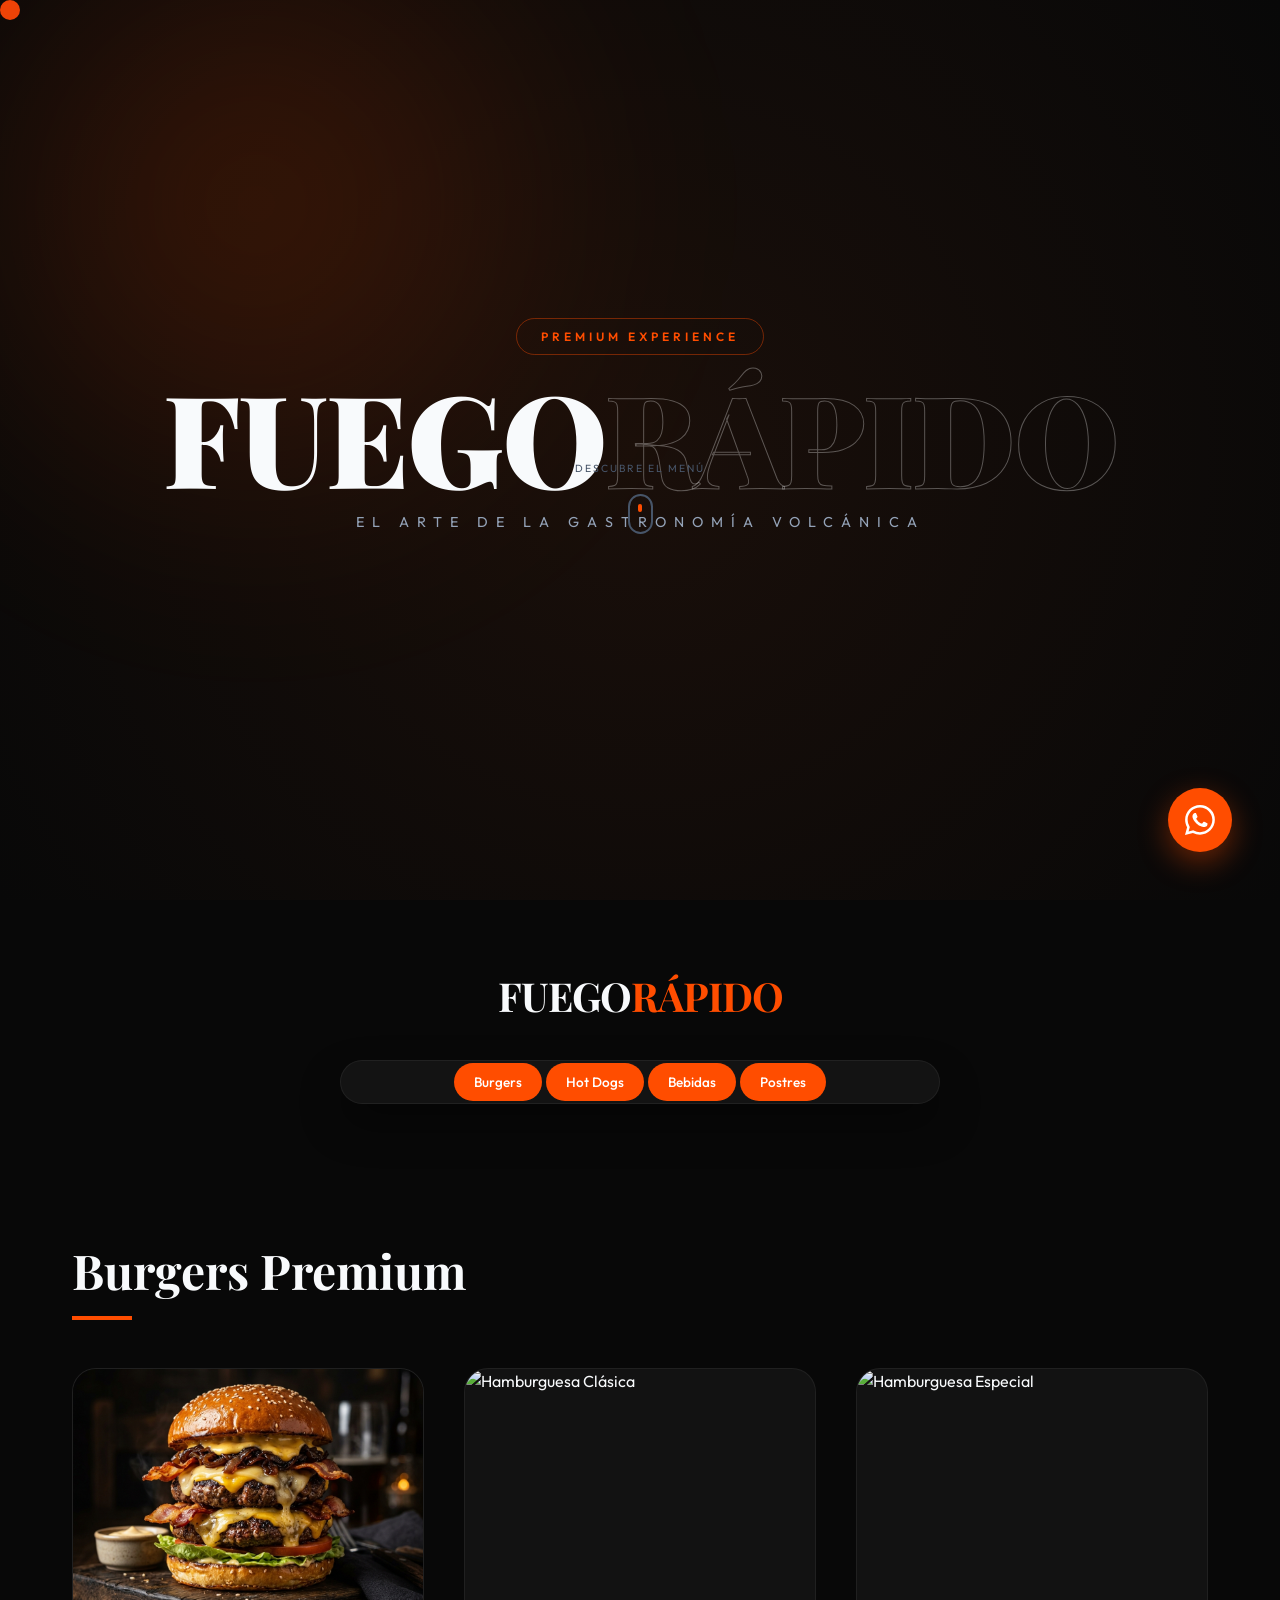
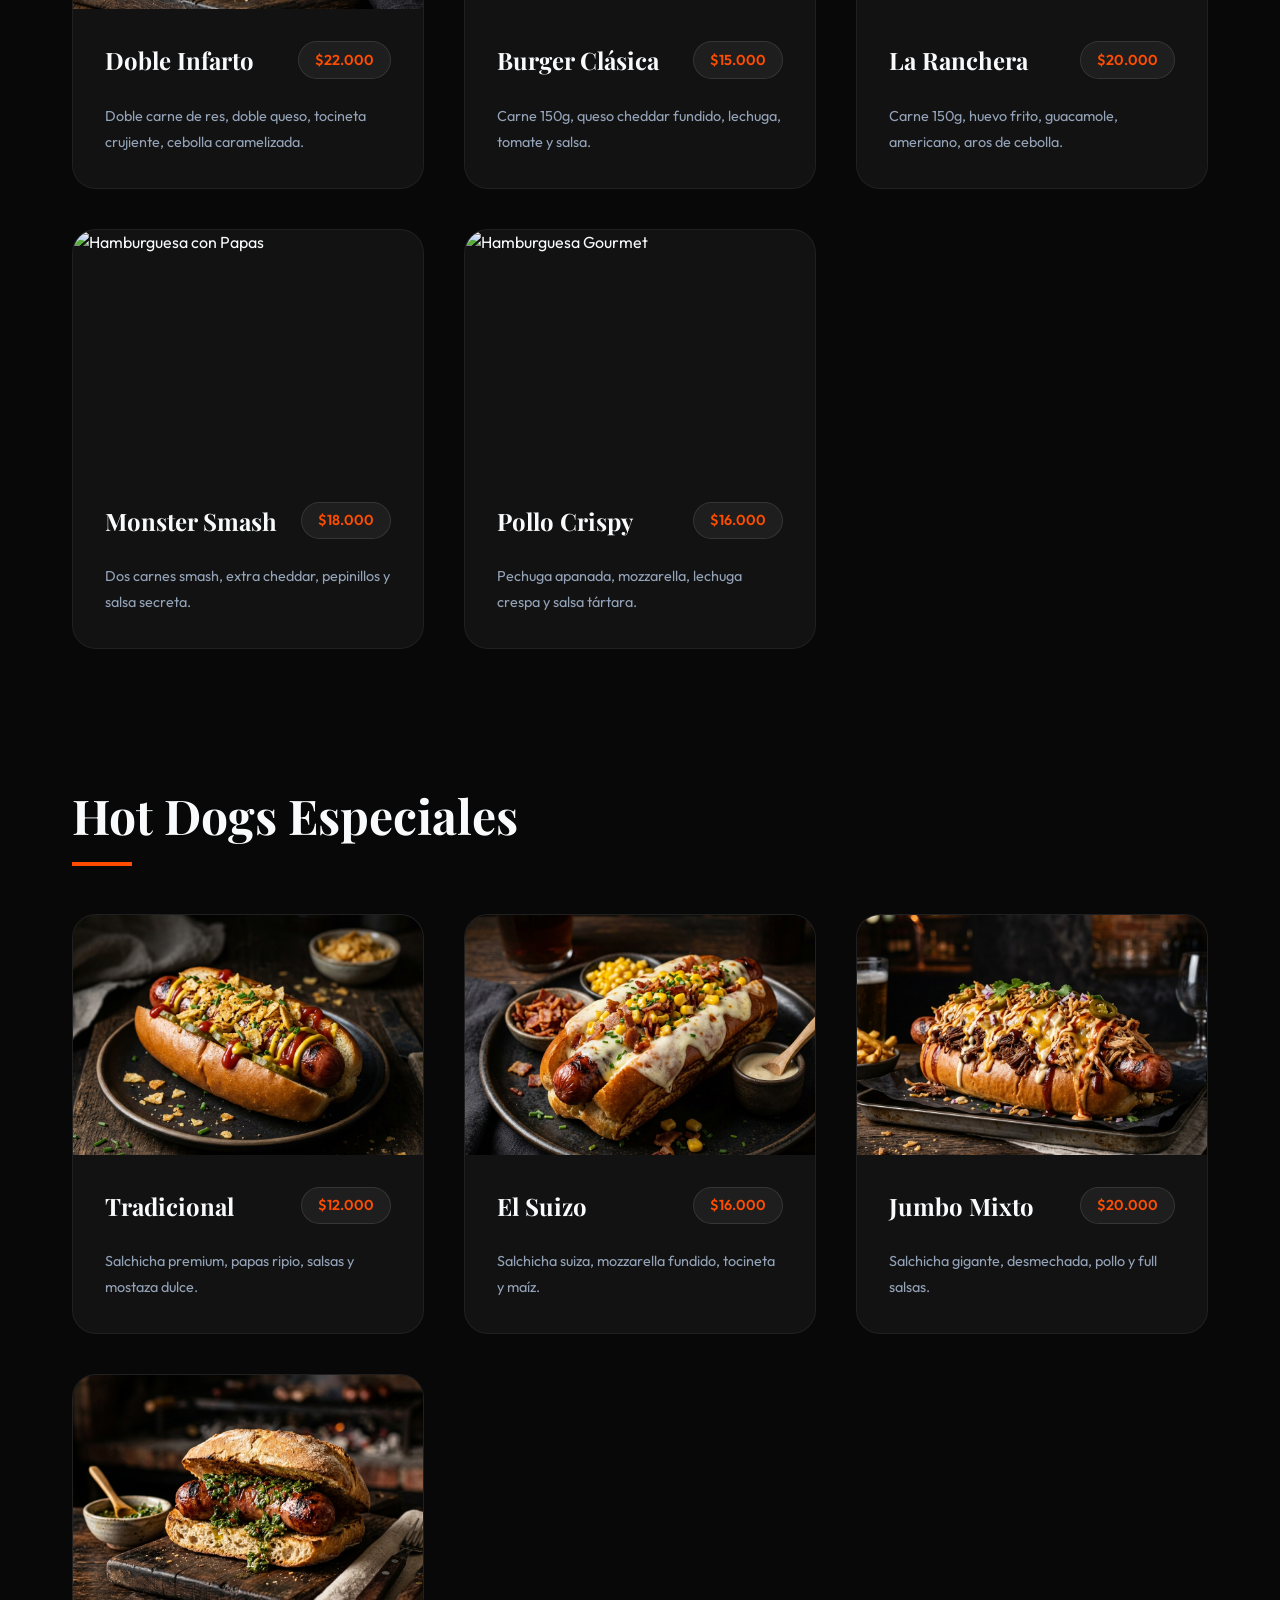
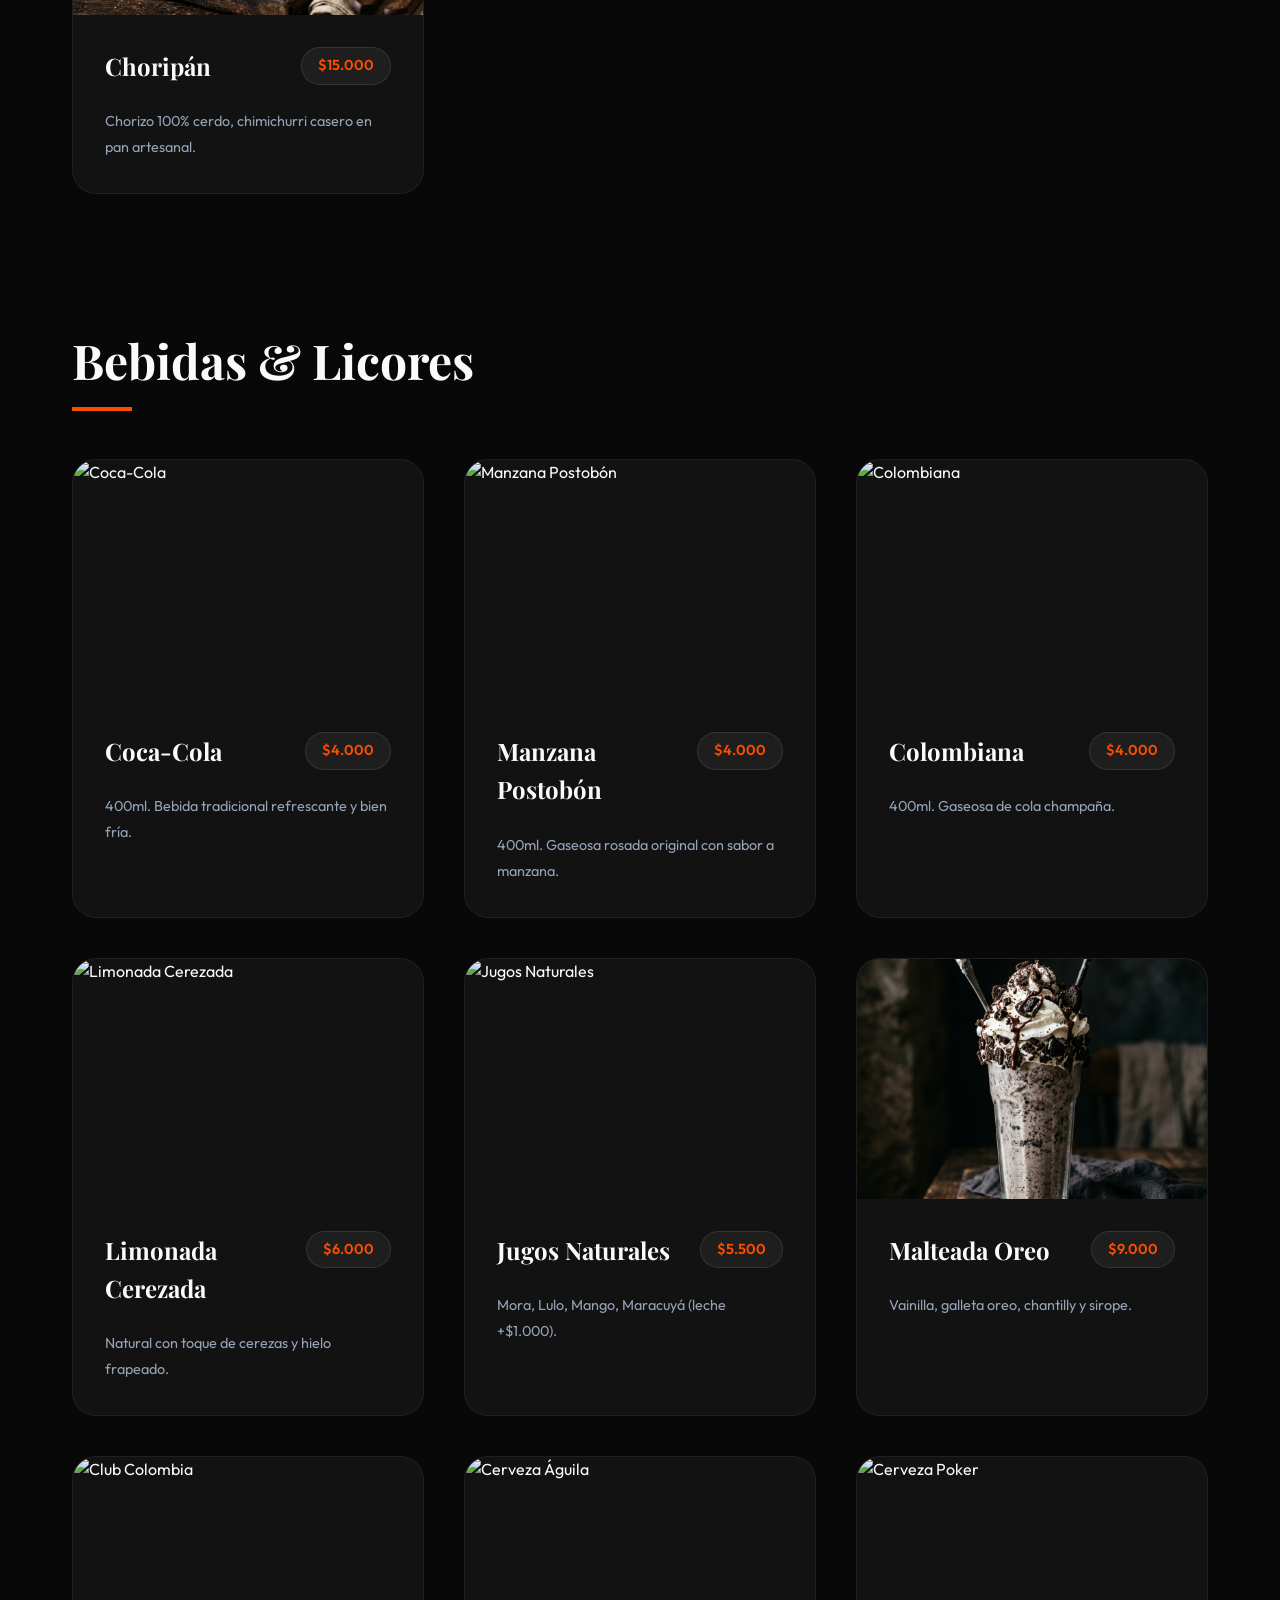
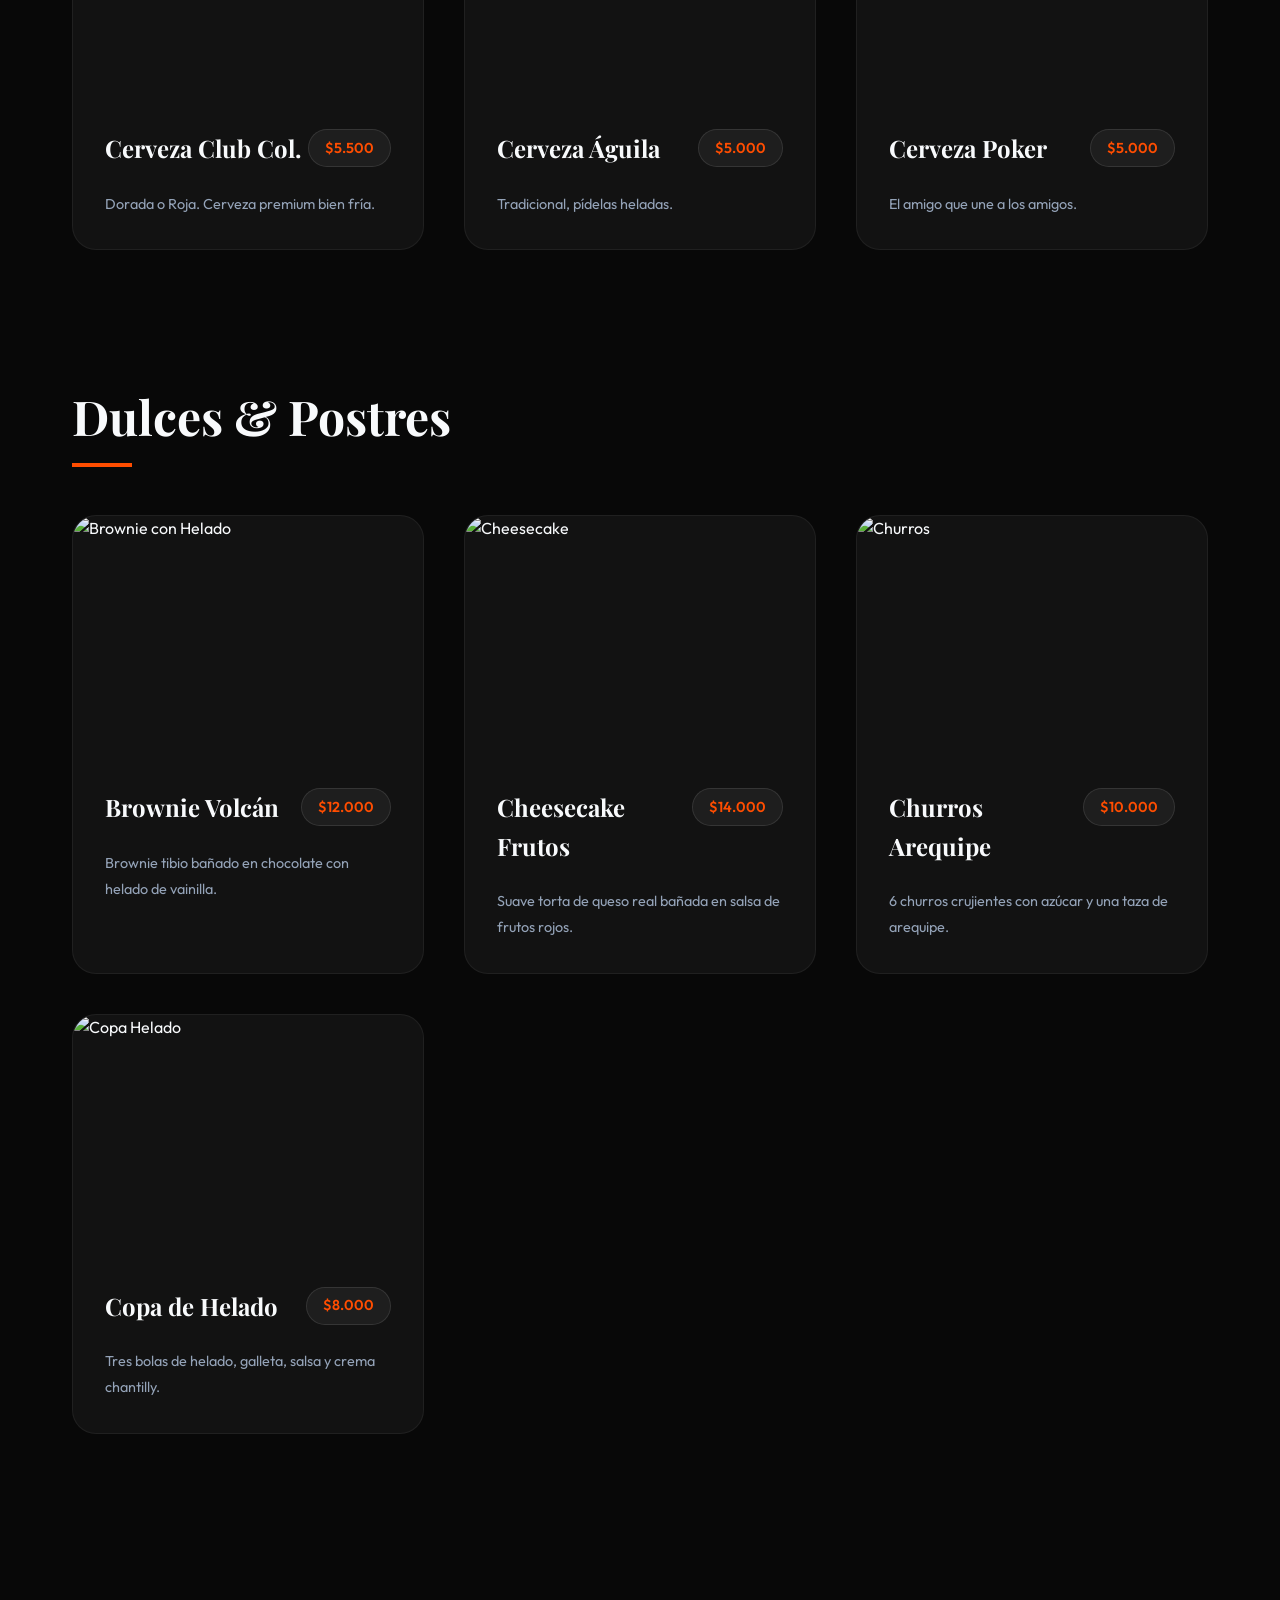
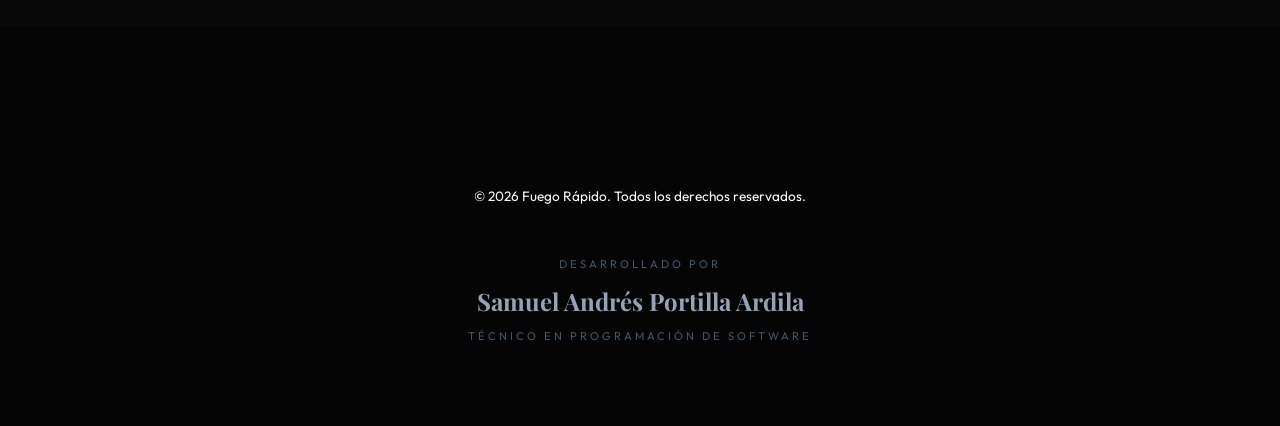
==== commit 45926a87: "Fix: ensure product visibility with CSS fallbacks and robust JS check" ====
--- a/index.html
+++ b/index.html
@@ -467,10 +467,6 @@
         </div>
     </footer>
 
-    <script>
-        // Initialize Lucide Icons
-        lucide.createIcons();
-    </script>
     <script src="script.js"></script>
 </body>
 
--- a/style.css
+++ b/style.css
@@ -1,5 +1,11 @@
 /* Premium Design System: Fuego Rápido */
 @import url('https://fonts.googleapis.com/css2?family=Outfit:wght@300;400;500;600;700&family=Playfair+Display:ital,wght@0,700;0,900;1,700&display=swap');
+
+/* Safety Visibility Fallback */
+.menu-item, .category-title, .hero-title, .hero-subtitle {
+    opacity: 1 !important;
+    visibility: visible !important;
+}
 
 :root {
     /* Color Palette - Luxury Dark */
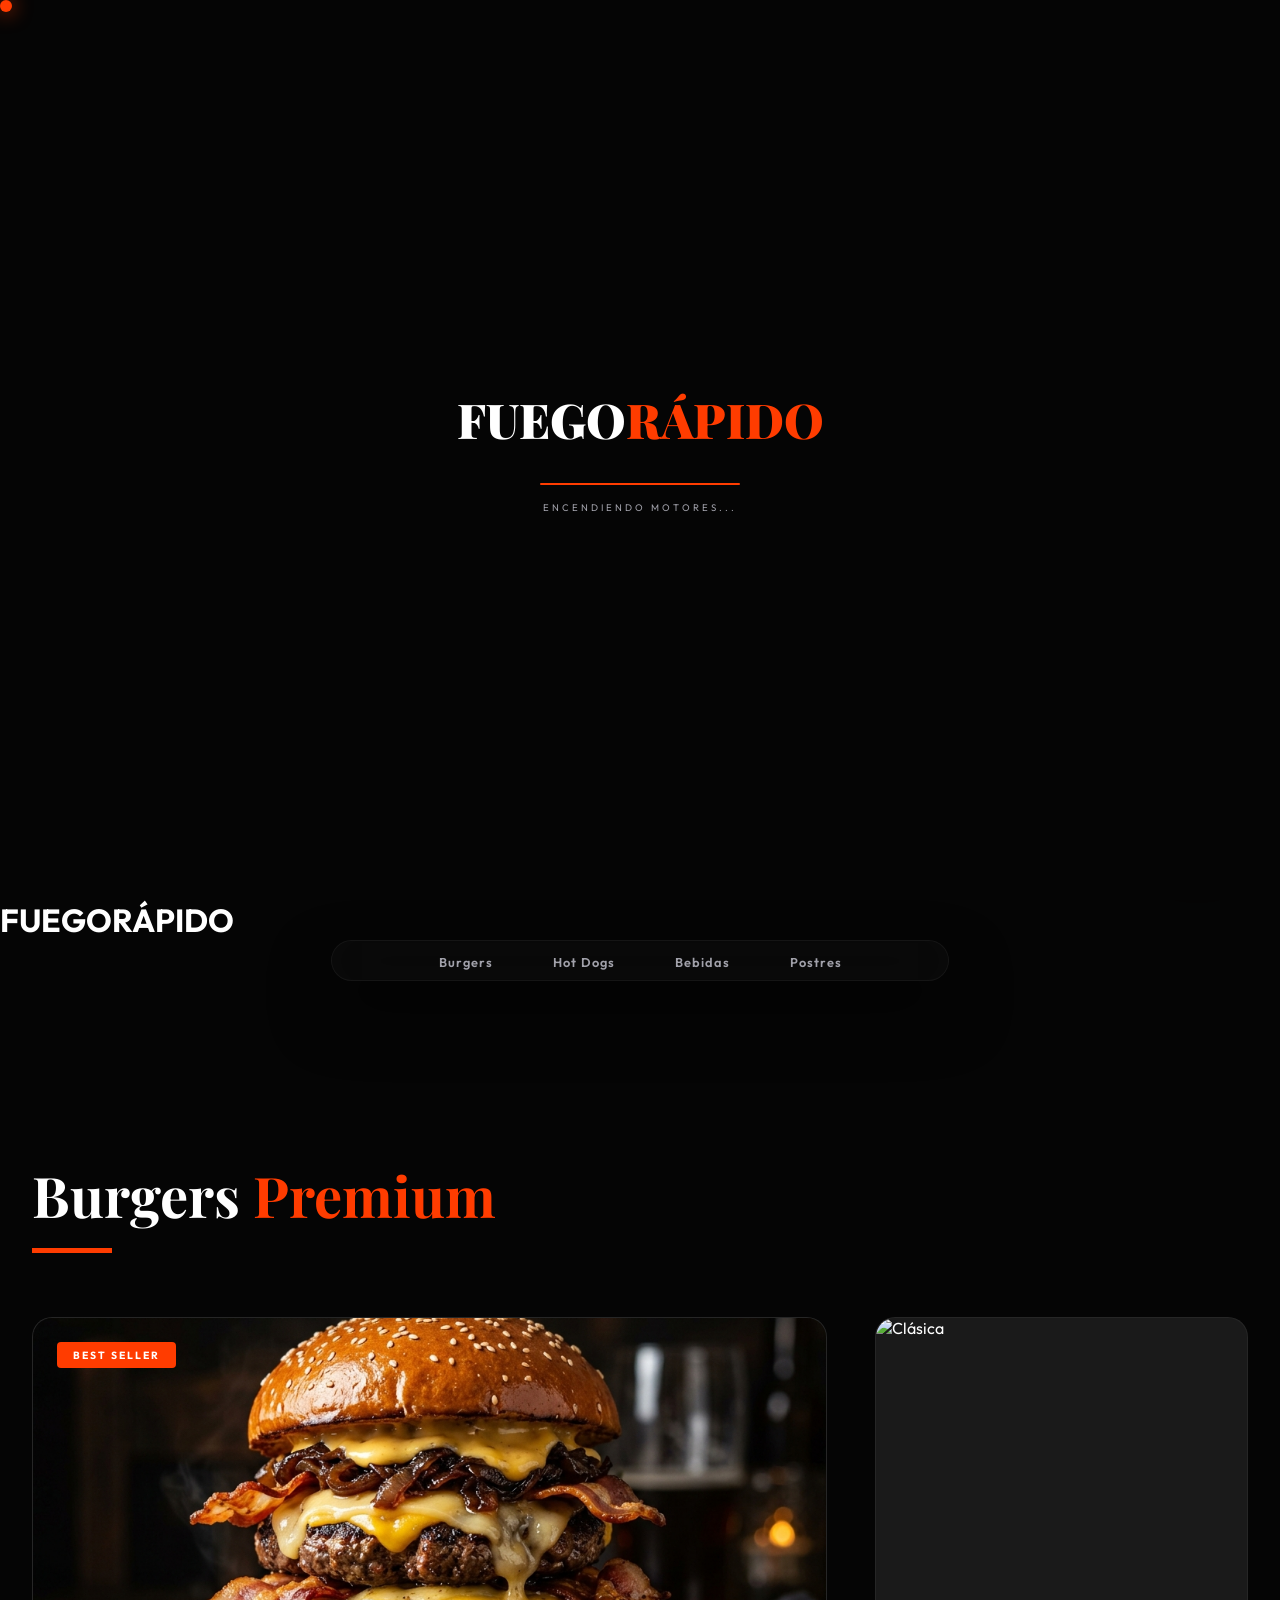
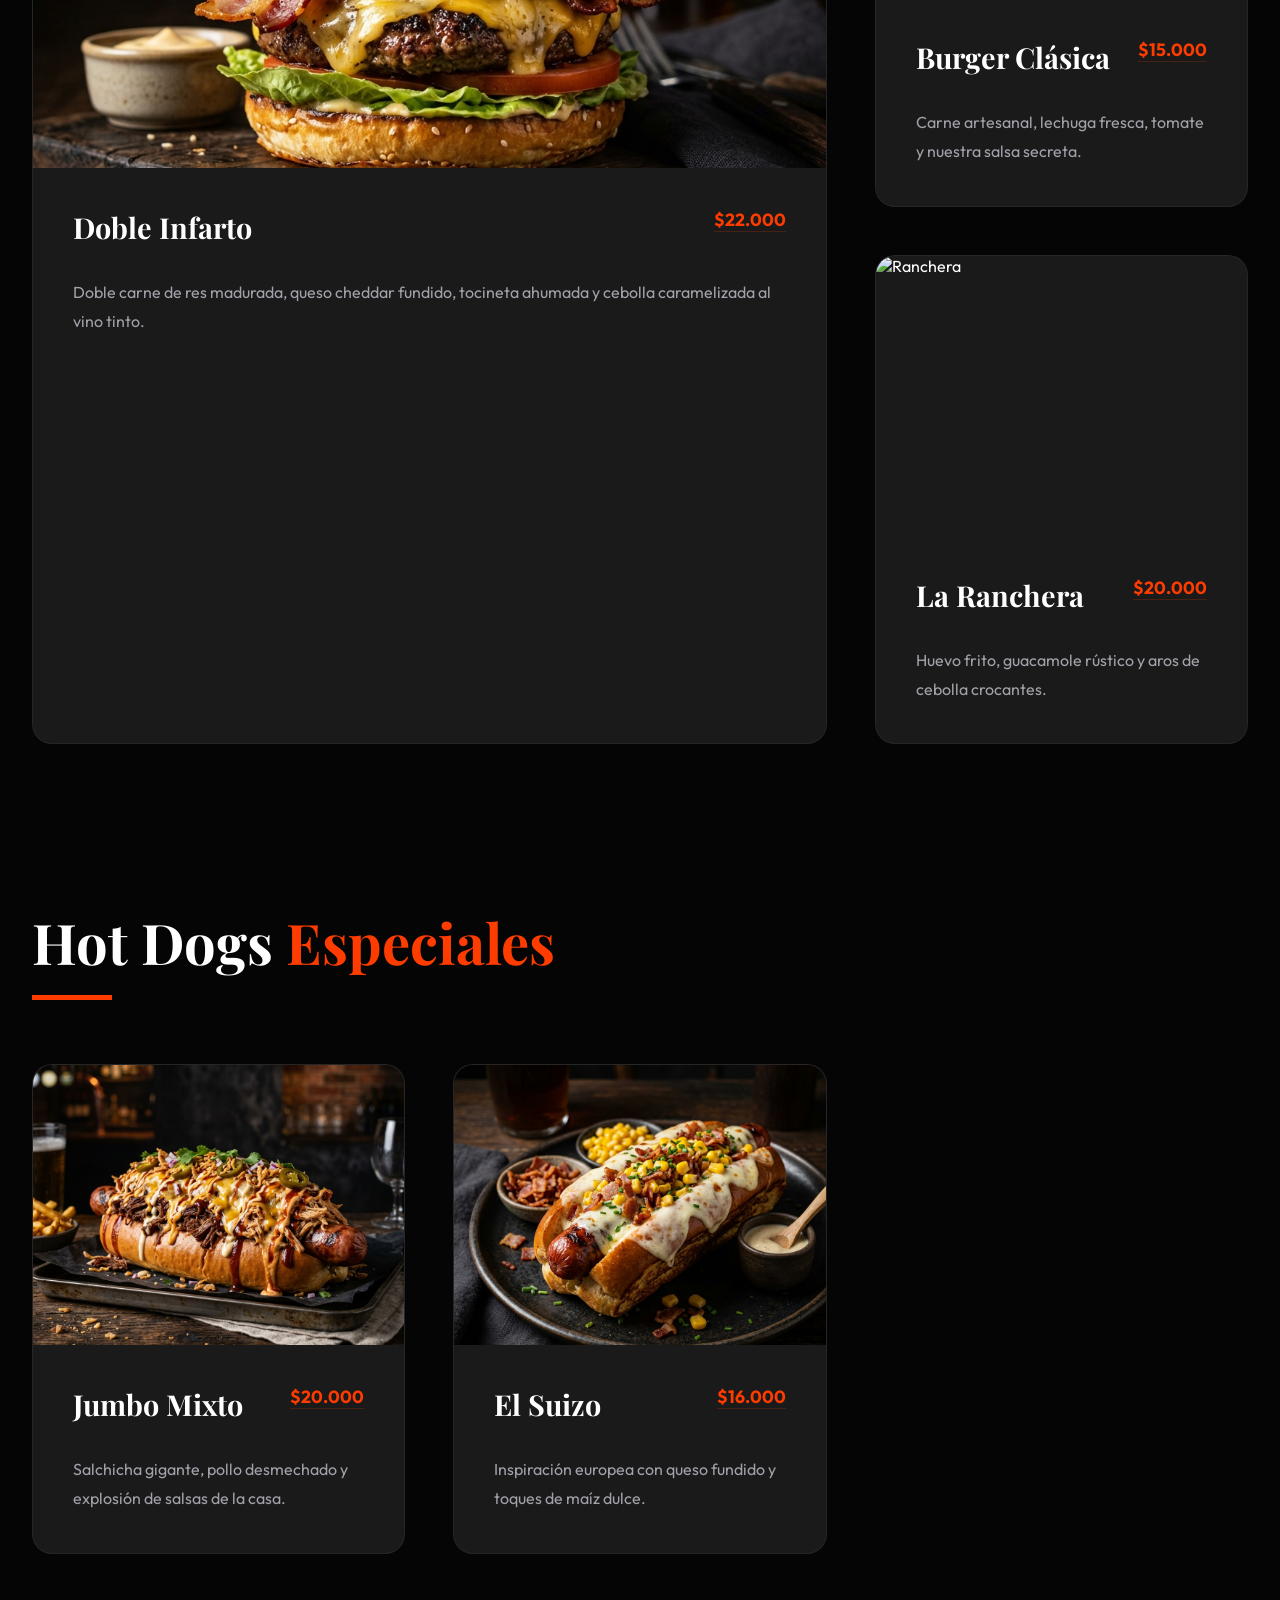
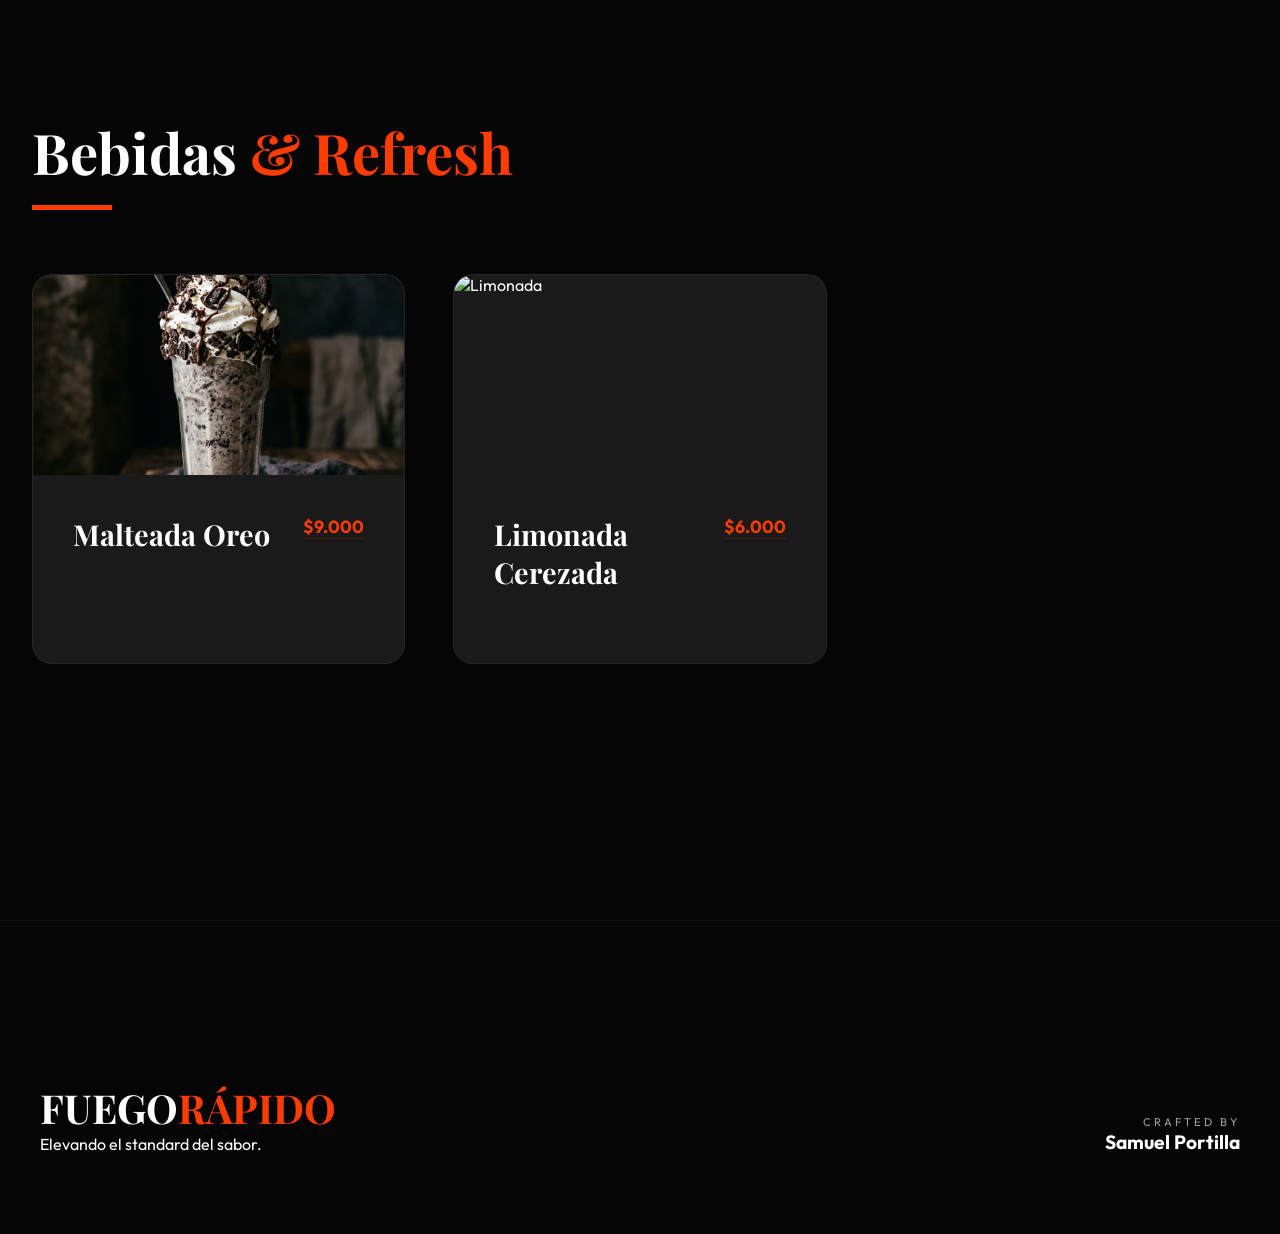
==== commit 63c9194c: "Ultimate Premium Upgrade: Volcanic Edition with Bento Grid and Master Class Animations" ====
--- a/index.html
+++ b/index.html
@@ -4,38 +4,58 @@
 <head>
     <meta charset="UTF-8">
     <meta name="viewport" content="width=device-width, initial-scale=1.0">
-    <title>Menú QR - Fuego Rápido</title>
-    <meta name="description"
-        content="Menú digital de Fuego Rápido. Descubre nuestras deliciosas hamburguesas, perros calientes y más.">
-    <link rel="stylesheet" href="style.css">
+    <title>Fuego Rápido | Experiencia Gastronómica</title>
+    <meta name="description" content="Menú digital premium de Fuego Rápido. Sabores que encienden tus sentidos.">
+    
+    <!-- Premium Fonts -->
     <link rel="preconnect" href="https://fonts.googleapis.com">
     <link rel="preconnect" href="https://fonts.gstatic.com" crossorigin>
     <link href="https://fonts.googleapis.com/css2?family=Outfit:wght@300;400;500;600;700&family=Playfair+Display:ital,wght@0,700;0,900;1,700&display=swap" rel="stylesheet">
-    <!-- Lucide Icons -->
+    
+    <!-- Icons & Libraries -->
+    <link rel="stylesheet" href="style.css">
     <script src="https://unpkg.com/lucide@latest"></script>
-    <!-- GSAP for Premium Animations -->
     <script src="https://cdnjs.cloudflare.com/ajax/libs/gsap/3.12.2/gsap.min.js"></script>
     <script src="https://cdnjs.cloudflare.com/ajax/libs/gsap/3.12.2/ScrollTrigger.min.js"></script>
 </head>
 
 <body>
+    <!-- Custom Premium Cursor -->
     <div class="custom-cursor"></div>
-    <div class="background-overlay"></div>
-    
+
+    <!-- Volcanic Loader -->
+    <div id="loader">
+        <div class="loader-content">
+            <h1 class="loader-logo">FUEGO<span>RÁPIDO</span></h1>
+            <div class="loader-progress-container">
+                <div class="loader-progress"></div>
+            </div>
+            <p class="loader-status">ENCENDIENDO MOTORES...</p>
+        </div>
+    </div>
+
+    <!-- Ambient Background -->
+    <div class="background-overlay">
+        <div class="fire-particles" id="fireParticles"></div>
+        <div class="smoke-overlay"></div>
+    </div>
+
+    <!-- Hero Section -->
     <section class="hero-section">
-        <div class="hero-bg-accent"></div>
+        <div class="hero-ambient-glow"></div>
         <div class="hero-content">
-            <div class="logo-badge">Premium Experience</div>
+            <div class="premium-badge">Gourmet Experience</div>
             <h1 class="hero-title">FUEGO<span>RÁPIDO</span></h1>
-            <p class="hero-subtitle">EL ARTE DE LA GASTRONOMÍA VOLCÁNICA</p>
-            <div class="hero-scroll-indicator">
-                <span>DESCUBRE EL MENÚ</span>
-                <div class="mouse"></div>
-            </div>
+            <p class="hero-subtitle">DONDE EL SABOR SE ENCUENTRA CON LA LLAMA</p>
+            <a href="#burgers" class="hero-cta">EXPLORAR MENÚ</a>
+        </div>
+        <div class="scroll-indicator">
+            <div class="mouse"></div>
         </div>
     </section>
 
-    <div class="content-wrapper">
+    <!-- Content Area -->
+    <div class="main-container">
         <header id="site-header">
             <div class="logo">
                 <h1>FUEGO<span>RÁPIDO</span></h1>
@@ -43,431 +63,173 @@
         </header>
 
         <nav class="sticky-nav">
-        <ul class="nav-links">
-            <li><a href="#burgers" class="nav-link active">Burgers</a></li>
-            <li><a href="#hotdogs" class="nav-link">Hot Dogs</a></li>
-            <li><a href="#bebidas" class="nav-link">Bebidas</a></li>
-            <li><a href="#postres" class="nav-link">Postres</a></li>
-        </ul>
-    </nav>
-
-    <main class="menu-wrapper">
-
-        <!-- Hamburguesas -->
-        <section class="menu-category" id="burgers">
-            <div class="category-header">
-                <h2 class="category-title">Burgers Premium</h2>
-                <div class="title-line"></div>
-            </div>
-
-            <div class="menu-grid">
-                <article class="menu-item glass">
-                    <div class="item-img-wrapper">
-                        <img src="img/double_burger.png" alt="Hamburguesa Doble" class="item-img">
+            <ul class="nav-links">
+                <li><a href="#burgers" class="nav-link">Burgers</a></li>
+                <li><a href="#hotdogs" class="nav-link">Hot Dogs</a></li>
+                <li><a href="#bebidas" class="nav-link">Bebidas</a></li>
+                <li><a href="#postres" class="nav-link">Postres</a></li>
+            </ul>
+        </nav>
+
+        <main class="menu-wrapper">
+            <!-- Burgers Section -->
+            <section class="menu-category" id="burgers">
+                <div class="category-info">
+                    <h2 class="category-title">Burgers <span>Premium</span></h2>
+                    <div class="category-accent"></div>
+                </div>
+                <div class="menu-grid bento-grid">
+                    <article class="menu-item glass bento-item-large" data-category="featured">
+                        <div class="item-img-wrapper">
+                            <img src="img/double_burger.png" alt="Doble Infarto" class="item-img">
+                            <span class="item-tag">BEST SELLER</span>
+                        </div>
+                        <div class="item-content">
+                            <div class="item-meta">
+                                <h3>Doble Infarto</h3>
+                                <span class="price">$22.000</span>
+                            </div>
+                            <p class="item-description">Doble carne de res madurada, queso cheddar fundido, tocineta ahumada y cebolla caramelizada al vino tinto.</p>
+                        </div>
+                    </article>
+
+                    <article class="menu-item glass">
+                        <div class="item-img-wrapper">
+                            <img src="https://images.unsplash.com/photo-1568901346375-23c9450c58cd?auto=format&fit=crop&w=500&q=80" alt="Clásica" class="item-img">
+                        </div>
+                        <div class="item-content">
+                            <div class="item-meta">
+                                <h3>Burger Clásica</h3>
+                                <span class="price">$15.000</span>
+                            </div>
+                            <p class="item-description">Carne artesanal, lechuga fresca, tomate y nuestra salsa secreta.</p>
+                        </div>
+                    </article>
+
+                    <article class="menu-item glass">
+                        <div class="item-img-wrapper">
+                            <img src="https://images.unsplash.com/photo-1586816001966-79b736744398?auto=format&fit=crop&w=500&q=80" alt="Ranchera" class="item-img">
+                        </div>
+                        <div class="item-content">
+                            <div class="item-meta">
+                                <h3>La Ranchera</h3>
+                                <span class="price">$20.000</span>
+                            </div>
+                            <p class="item-description">Huevo frito, guacamole rústico y aros de cebolla crocantes.</p>
+                        </div>
+                    </article>
+                </div>
+            </section>
+
+            <!-- Hot Dogs Section -->
+            <section class="menu-category" id="hotdogs">
+                <div class="category-info">
+                    <h2 class="category-title">Hot Dogs <span>Especiales</span></h2>
+                    <div class="category-accent"></div>
+                </div>
+                <div class="menu-grid">
+                    <article class="menu-item glass">
+                        <div class="item-img-wrapper">
+                            <img src="img/jumbo_hotdog.png" alt="Jumbo" class="item-img">
+                        </div>
+                        <div class="item-content">
+                            <div class="item-meta">
+                                <h3>Jumbo Mixto</h3>
+                                <span class="price">$20.000</span>
+                            </div>
+                            <p class="item-description">Salchicha gigante, pollo desmechado y explosión de salsas de la casa.</p>
+                        </div>
+                    </article>
+                    <article class="menu-item glass">
+                        <div class="item-img-wrapper">
+                            <img src="img/swiss_hotdog.png" alt="Suizo" class="item-img">
+                        </div>
+                        <div class="item-content">
+                            <div class="item-meta">
+                                <h3>El Suizo</h3>
+                                <span class="price">$16.000</span>
+                            </div>
+                            <p class="item-description">Inspiración europea con queso fundido y toques de maíz dulce.</p>
+                        </div>
+                    </article>
+                </div>
+            </section>
+
+            <!-- Bebidas -->
+            <section class="menu-category" id="bebidas">
+                <div class="category-info">
+                    <h2 class="category-title">Bebidas <span>& Refresh</span></h2>
+                    <div class="category-accent"></div>
+                </div>
+                <div class="menu-grid compact-grid">
+                    <article class="menu-item glass">
+                        <div class="item-img-wrapper mini">
+                            <img src="img/oreo_milkshake.png" alt="Malteada" class="item-img">
+                        </div>
+                        <div class="item-content">
+                            <div class="item-meta">
+                                <h3>Malteada Oreo</h3>
+                                <span class="price">$9.000</span>
+                            </div>
+                        </div>
+                    </article>
+                    <article class="menu-item glass">
+                        <div class="item-img-wrapper mini">
+                            <img src="https://images.unsplash.com/photo-1556881286-fc6915169721?auto=format&fit=crop&w=500&q=80" alt="Limonada" class="item-img">
+                        </div>
+                        <div class="item-content">
+                            <div class="item-meta">
+                                <h3>Limonada Cerezada</h3>
+                                <span class="price">$6.000</span>
+                            </div>
+                        </div>
+                    </article>
+                </div>
+            </section>
+        </main>
+
+        <footer>
+            <div class="footer-grid">
+                <div class="footer-brand">
+                    <h2>FUEGO<span>RÁPIDO</span></h2>
+                    <p>Elevando el standard del sabor.</p>
+                </div>
+                <div class="footer-info">
+                    <div class="dev-tag">
+                        <span>CRAFTED BY</span>
+                        <strong>Samuel Portilla</strong>
                     </div>
-                    <div class="item-content">
-                        <div class="item-header">
-                            <h3>Doble Infarto</h3>
-                            <span class="price">$22.000</span>
-                        </div>
-                        <p class="item-description">Doble carne de res, doble queso, tocineta crujiente, cebolla
-                            caramelizada.</p>
-                    </div>
-                </article>
-
-                <article class="menu-item glass">
-                    <div class="item-img-wrapper">
-                        <img src="https://images.unsplash.com/photo-1568901346375-23c9450c58cd?auto=format&fit=crop&w=500&q=80"
-                            alt="Hamburguesa Clásica" class="item-img">
-                    </div>
-                    <div class="item-content">
-                        <div class="item-header">
-                            <h3>Burger Clásica</h3>
-                            <span class="price">$15.000</span>
-                        </div>
-                        <p class="item-description">Carne 150g, queso cheddar fundido, lechuga, tomate y salsa.</p>
-                    </div>
-                </article>
-
-                <article class="menu-item glass">
-                    <div class="item-img-wrapper">
-                        <img src="https://images.unsplash.com/photo-1586816001966-79b736744398?auto=format&fit=crop&w=500&q=80"
-                            alt="Hamburguesa Especial" class="item-img">
-                    </div>
-                    <div class="item-content">
-                        <div class="item-header">
-                            <h3>La Ranchera</h3>
-                            <span class="price">$20.000</span>
-                        </div>
-                        <p class="item-description">Carne 150g, huevo frito, guacamole, americano, aros de cebolla.</p>
-                    </div>
-                </article>
-
-                <article class="menu-item glass">
-                    <div class="item-img-wrapper">
-                        <img src="https://images.unsplash.com/photo-1550547660-d9450f859349?auto=format&fit=crop&w=500&q=80"
-                            alt="Hamburguesa con Papas" class="item-img">
-                    </div>
-                    <div class="item-content">
-                        <div class="item-header">
-                            <h3>Monster Smash</h3>
-                            <span class="price">$18.000</span>
-                        </div>
-                        <p class="item-description">Dos carnes smash, extra cheddar, pepinillos y salsa secreta.</p>
-                    </div>
-                </article>
-
-                <article class="menu-item glass">
-                    <div class="item-img-wrapper">
-                        <img src="https://www.atrium.com.co/sites/default/files/images/productos/crispy-burger.jpg"
-                            alt="Hamburguesa Gourmet" class="item-img">
-                    </div>
-                    <div class="item-content">
-                        <div class="item-header">
-                            <h3>Pollo Crispy</h3>
-                            <span class="price">$16.000</span>
-                        </div>
-                        <p class="item-description">Pechuga apanada, mozzarella, lechuga crespa y salsa tártara.</p>
-                    </div>
-                </article>
-            </div>
-        </section>
-
-        <!-- Perros Calientes -->
-        <section class="menu-category" id="hotdogs">
-            <div class="category-header">
-                <h2 class="category-title">Hot Dogs Especiales</h2>
-                <div class="title-line"></div>
-            </div>
-
-            <div class="menu-grid">
-                <article class="menu-item glass">
-                    <div class="item-img-wrapper">
-                        <img src="img/classic_hotdog.png" alt="Perro Caliente Clásico" class="item-img">
-                    </div>
-                    <div class="item-content">
-                        <div class="item-header">
-                            <h3>Tradicional</h3>
-                            <span class="price">$12.000</span>
-                        </div>
-                        <p class="item-description">Salchicha premium, papas ripio, salsas y mostaza dulce.</p>
-                    </div>
-                </article>
-
-                <article class="menu-item glass">
-                    <div class="item-img-wrapper">
-                        <img src="img/swiss_hotdog.png" alt="Perro Ranchero" class="item-img">
-                    </div>
-                    <div class="item-content">
-                        <div class="item-header">
-                            <h3>El Suizo</h3>
-                            <span class="price">$16.000</span>
-                        </div>
-                        <p class="item-description">Salchicha suiza, mozzarella fundido, tocineta y maíz.</p>
-                    </div>
-                </article>
-
-                <article class="menu-item glass">
-                    <div class="item-img-wrapper">
-                        <img src="img/jumbo_hotdog.png" alt="Perro Especial" class="item-img">
-                    </div>
-                    <div class="item-content">
-                        <div class="item-header">
-                            <h3>Jumbo Mixto</h3>
-                            <span class="price">$20.000</span>
-                        </div>
-                        <p class="item-description">Salchicha gigante, desmechada, pollo y full salsas.</p>
-                    </div>
-                </article>
-
-                <article class="menu-item glass">
-                    <div class="item-img-wrapper">
-                        <img src="img/choripan.png" alt="Choripán" class="item-img">
-                    </div>
-                    <div class="item-content">
-                        <div class="item-header">
-                            <h3>Choripán</h3>
-                            <span class="price">$15.000</span>
-                        </div>
-                        <p class="item-description">Chorizo 100% cerdo, chimichurri casero en pan artesanal.</p>
-                    </div>
-                </article>
-            </div>
-        </section>
-
-        <!-- Bebidas -->
-        <section class="menu-category" id="bebidas">
-            <div class="category-header">
-                <h2 class="category-title">Bebidas & Licores</h2>
-                <div class="title-line"></div>
-            </div>
-
-            <div class="menu-grid">
-                <article class="menu-item glass">
-                    <div class="item-img-wrapper">
-                        <img src="https://images.unsplash.com/photo-1622483767028-3f66f32aef97?auto=format&fit=crop&w=500&q=80"
-                            alt="Coca-Cola" class="item-img">
-                    </div>
-                    <div class="item-content">
-                        <div class="item-header">
-                            <h3>Coca-Cola</h3>
-                            <span class="price">$4.000</span>
-                        </div>
-                        <p class="item-description">400ml. Bebida tradicional refrescante y bien fría.</p>
-                    </div>
-                </article>
-
-                <article class="menu-item glass">
-                    <div class="item-img-wrapper">
-                        <img src="https://pbs.twimg.com/media/Ddgpa0-X0AA-Kz3.jpg" alt="Manzana Postobón"
-                            class="item-img">
-                    </div>
-                    <div class="item-content">
-                        <div class="item-header">
-                            <h3>Manzana Postobón</h3>
-                            <span class="price">$4.000</span>
-                        </div>
-                        <p class="item-description">400ml. Gaseosa rosada original con sabor a manzana.</p>
-                    </div>
-                </article>
-
-                <article class="menu-item glass">
-                    <div class="item-img-wrapper">
-                        <img src="https://mir-s3-cdn-cf.behance.net/project_modules/fs/a3af06123769773.60f5a2e179f51.jpg"
-                            alt="Colombiana" class="item-img">
-                    </div>
-                    <div class="item-content">
-                        <div class="item-header">
-                            <h3>Colombiana</h3>
-                            <span class="price">$4.000</span>
-                        </div>
-                        <p class="item-description">400ml. Gaseosa de cola champaña.</p>
-                    </div>
-                </article>
-
-                <article class="menu-item glass">
-                    <div class="item-img-wrapper">
-                        <img src="https://images.unsplash.com/photo-1556881286-fc6915169721?auto=format&fit=crop&w=500&q=80"
-                            alt="Limonada Cerezada" class="item-img">
-                    </div>
-                    <div class="item-content">
-                        <div class="item-header">
-                            <h3>Limonada Cerezada</h3>
-                            <span class="price">$6.000</span>
-                        </div>
-                        <p class="item-description">Natural con toque de cerezas y hielo frapeado.</p>
-                    </div>
-                </article>
-
-                <article class="menu-item glass">
-                    <div class="item-img-wrapper">
-                        <img src="https://images.unsplash.com/photo-1513558161293-cdaf765ed2fd?auto=format&fit=crop&w=500&q=80"
-                            alt="Jugos Naturales" class="item-img">
-                    </div>
-                    <div class="item-content">
-                        <div class="item-header">
-                            <h3>Jugos Naturales</h3>
-                            <span class="price">$5.500</span>
-                        </div>
-                        <p class="item-description">Mora, Lulo, Mango, Maracuyá (leche +$1.000).</p>
-                    </div>
-                </article>
-
-                <article class="menu-item glass">
-                    <div class="item-img-wrapper">
-                        <img src="img/oreo_milkshake.png" alt="Malteada" class="item-img">
-                    </div>
-                    <div class="item-content">
-                        <div class="item-header">
-                            <h3>Malteada Oreo</h3>
-                            <span class="price">$9.000</span>
-                        </div>
-                        <p class="item-description">Vainilla, galleta oreo, chantilly y sirope.</p>
-                    </div>
-                </article>
-
-                <article class="menu-item glass">
-                    <div class="item-img-wrapper">
-                        <img src="https://http2.mlstatic.com/D_NQ_NP_925722-MLM97577331285_112025-O.webp"
-                            alt="Club Colombia" class="item-img">
-                    </div>
-                    <div class="item-content">
-                        <div class="item-header">
-                            <h3>Cerveza Club Col.</h3>
-                            <span class="price">$5.500</span>
-                        </div>
-                        <p class="item-description">Dorada o Roja. Cerveza premium bien fría.</p>
-                    </div>
-                </article>
-
-                <article class="menu-item glass">
-                    <div class="item-img-wrapper">
-                        <img src="https://lacaretalicores.com/cdn/shop/files/CERVEZA-AGUILA-LATON-473ml_47d6235d-1911-49ee-b2f1-a28116a10229.webp?v=1764735597&width=1000"
-                            alt="Cerveza Águila" class="item-img">
-                    </div>
-                    <div class="item-content">
-                        <div class="item-header">
-                            <h3>Cerveza Águila</h3>
-                            <span class="price">$5.000</span>
-                        </div>
-                        <p class="item-description">Tradicional, pídelas heladas.</p>
-                    </div>
-                </article>
-
-                <article class="menu-item glass">
-                    <div class="item-img-wrapper">
-                        <img src="https://i.revistapym.com.co/old/2018/08/poker-lata.jpg" alt="Cerveza Poker"
-                            class="item-img">
-                    </div>
-                    <div class="item-content">
-                        <div class="item-header">
-                            <h3>Cerveza Poker</h3>
-                            <span class="price">$5.000</span>
-                        </div>
-                        <p class="item-description">El amigo que une a los amigos.</p>
-                    </div>
-                </article>
-
-            </div>
-        </section>
-
-        <!-- Postres -->
-        <section class="menu-category" id="postres">
-            <div class="category-header">
-                <h2 class="category-title">Dulces & Postres</h2>
-                <div class="title-line"></div>
-            </div>
-
-            <div class="menu-grid">
-                <article class="menu-item glass">
-                    <div class="item-img-wrapper">
-                        <img src="https://images.unsplash.com/photo-1606313564200-e75d5e30476c?auto=format&fit=crop&w=500&q=80"
-                            alt="Brownie con Helado" class="item-img">
-                    </div>
-                    <div class="item-content">
-                        <div class="item-header">
-                            <h3>Brownie Volcán</h3>
-                            <span class="price">$12.000</span>
-                        </div>
-                        <p class="item-description">Brownie tibio bañado en chocolate con helado de vainilla.</p>
-                    </div>
-                </article>
-
-                <article class="menu-item glass">
-                    <div class="item-img-wrapper">
-                        <img src="https://images.unsplash.com/photo-1533134242443-d4fd215305ad?auto=format&fit=crop&w=500&q=80"
-                            alt="Cheesecake" class="item-img">
-                    </div>
-                    <div class="item-content">
-                        <div class="item-header">
-                            <h3>Cheesecake Frutos</h3>
-                            <span class="price">$14.000</span>
-                        </div>
-                        <p class="item-description">Suave torta de queso real bañada en salsa de frutos rojos.</p>
-                    </div>
-                </article>
-
-                <article class="menu-item glass">
-                    <div class="item-img-wrapper">
-                        <img src="https://media-cdn.tripadvisor.com/media/photo-s/2c/e3/1d/6d/churros-con-arequipe.jpg"
-                            alt="Churros" class="item-img">
-                    </div>
-                    <div class="item-content">
-                        <div class="item-header">
-                            <h3>Churros Arequipe</h3>
-                            <span class="price">$10.000</span>
-                        </div>
-                        <p class="item-description">6 churros crujientes con azúcar y una taza de arequipe.</p>
-                    </div>
-                </article>
-
-                <article class="menu-item glass">
-                    <div class="item-img-wrapper">
-                        <img src="https://images.unsplash.com/photo-1557142046-c704a3adf364?auto=format&fit=crop&w=500&q=80"
-                            alt="Copa Helado" class="item-img">
-                    </div>
-                    <div class="item-content">
-                        <div class="item-header">
-                            <h3>Copa de Helado</h3>
-                            <span class="price">$8.000</span>
-                        </div>
-                        <p class="item-description">Tres bolas de helado, galleta, salsa y crema chantilly.</p>
-                    </div>
-                </article>
-            </div>
-        </section>
-
-    </main>
-    </div>
-
-    <!-- Floating Action Button -->
-    <button class="fab-whatsapp" id="whatsappFab" aria-label="Abrir contacto">
-        <svg xmlns="http://www.w3.org/2000/svg" width="30" height="30" fill="currentColor" viewBox="0 0 16 16">
-            <path
-                d="M13.601 2.326A7.854 7.854 0 0 0 7.994 0C3.627 0 .068 3.558.064 7.926c0 1.399.366 2.76 1.057 3.965L0 16l4.204-1.102a7.933 7.933 0 0 0 3.79.965h.004c4.368 0 7.926-3.558 7.93-7.93A7.898 7.898 0 0 0 13.6 2.326zM7.994 14.521a6.573 6.573 0 0 1-3.356-.92l-.24-.144-2.494.654.666-2.433-.156-.251a6.56 6.56 0 0 1-1.007-3.505c0-3.626 2.957-6.584 6.591-6.584a6.56 6.56 0 0 1 4.66 1.931 6.557 6.557 0 0 1 1.928 4.66c-.004 3.639-2.961 6.592-6.592 6.592zm3.615-4.934c-.197-.099-1.17-.578-1.353-.646-.182-.065-.315-.099-.445.099-.133.197-.513.646-.627.775-.114.133-.232.148-.43.05-.197-.1-.836-.308-1.592-.985-.59-.525-.985-1.175-1.103-1.372-.114-.198-.011-.304.088-.403.087-.088.197-.232.296-.346.1-.114.133-.198.198-.33.065-.134.034-.248-.015-.347-.05-.099-.445-1.076-.612-1.47-.16-.389-.323-.335-.445-.34-.114-.007-.247-.007-.38-.007a.729.729 0 0 0-.529.247c-.182.198-.691.677-.691 1.654 0 .977.71 1.916.81 2.049.098.133 1.394 2.132 3.383 2.992.47.205.84.326 1.129.418.475.152.904.129 1.246.08.38-.058 1.171-.48 1.338-.943.164-.464.164-.86.114-.943-.049-.084-.182-.133-.38-.232z" />
-        </svg>
+                </div>
+            </div>
+        </footer>
+    </div>
+
+    <!-- WhatsApp Floating Trigger -->
+    <button class="fab-contact" id="whatsappFab">
+        <i data-lucide="message-circle"></i>
     </button>
 
-    <!-- Modal de Contacto -->
+    <!-- Modals -->
     <div class="modal-overlay" id="contactModal">
-        <div class="modal-box glass">
-            <button class="modal-close" id="closeModal" aria-label="Cerrar">
-                <svg xmlns="http://www.w3.org/2000/svg" width="20" height="20" viewBox="0 0 24 24" fill="none"
-                    stroke="currentColor" stroke-width="2.5" stroke-linecap="round" stroke-linejoin="round">
-                    <line x1="18" y1="6" x2="6" y2="18"></line>
-                    <line x1="6" y1="6" x2="18" y2="18"></line>
-                </svg>
-            </button>
+        <div class="modal-card glass">
+            <button class="close-btn" id="closeModal"><i data-lucide="x"></i></button>
             <div class="modal-header">
-                <h2>FUEGO<span>RÁPIDO</span></h2>
-                <p>Haz tu pedido ahora</p>
+                <h2>CONTINUAR A <span>WHATSAPP</span></h2>
+                <p>Estás a un paso de encender tu sabor.</p>
             </div>
             <div class="modal-body">
-                <p>Por favor, escríbenos a nuestro WhatsApp indicando los platillos que deseas.</p>
-                <div class="modal-number">
-                    <span>Solo mensajes a:</span>
-                    <strong>311 251 8913</strong>
-                </div>
-            </div>
-        </div>
-    </div>
-
-    <!-- Product Modal -->
-    <div class="modal-overlay" id="productModal">
-        <div class="modal-box glass product-modal-box">
-            <button class="modal-close" id="closeProductModal" aria-label="Cerrar">
-                <svg xmlns="http://www.w3.org/2000/svg" width="20" height="20" viewBox="0 0 24 24" fill="none"
-                    stroke="currentColor" stroke-width="2.5" stroke-linecap="round" stroke-linejoin="round">
-                    <line x1="18" y1="6" x2="6" y2="18"></line>
-                    <line x1="6" y1="6" x2="18" y2="18"></line>
-                </svg>
-            </button>
-            <div class="modal-product-img">
-                <img src="" id="pmImg" alt="Product Image">
-            </div>
-            <div class="modal-body product-modal-body">
-                <div class="pm-header">
-                    <h2 id="pmTitle">Título</h2>
-                    <span class="price pm-price" id="pmPrice">0</span>
-                </div>
-                <p id="pmDesc">Descripción detallada del producto aquí.</p>
-            </div>
-        </div>
-    </div>
-
-    <footer>
-        <div class="footer-content">
-            <p style="color: var(--text-secondary); font-size: 0.85rem;">© 2026 Fuego Rápido. Todos los derechos
-                reservados.</p>
-            <div class="footer-dev">
-                <span>Desarrollado por</span>
-                <strong>Samuel Andrés Portilla Ardila</strong>
-                <span>Técnico en programación de software</span>
-            </div>
-        </div>
-    </footer>
+                <div class="phone-badge">
+                    <i data-lucide="phone"></i>
+                    <span>311 251 8913</span>
+                </div>
+                <a href="https://wa.me/573112518913" class="modal-btn">ENVIAR PEDIDO</a>
+            </div>
+        </div>
+    </div>
 
     <script src="script.js"></script>
+    <script>
+        lucide.createIcons();
+    </script>
 </body>
-
 </html>
--- a/style.css
+++ b/style.css
@@ -1,473 +1,332 @@
-/* Premium Design System: Fuego Rápido */
+/* The Volcanic Edition - Fuego Rápido Design System */
 @import url('https://fonts.googleapis.com/css2?family=Outfit:wght@300;400;500;600;700&family=Playfair+Display:ital,wght@0,700;0,900;1,700&display=swap');
 
-/* Safety Visibility Fallback */
-.menu-item, .category-title, .hero-title, .hero-subtitle {
-    opacity: 1 !important;
-    visibility: visible !important;
-}
-
 :root {
-    /* Color Palette - Luxury Dark */
-    --bg-deep: #080808;
-    --bg-surface: #121212;
-    --accent: #FF4D00;
-    --accent-glow: rgba(255, 77, 0, 0.4);
-    --gold: #FFAB00;
-    --text-high: #F8FAFC;
-    --text-med: #94A3B8;
-    --text-low: #475569;
+    /* Color Palette: Volcanic Obsidian & Magma */
+    --obsidian: #050505;
+    --magma: #FF3C00;
+    --lava: #FF5E00;
+    --amber: #FFAB00;
+    --ash: #1A1A1A;
+    --text-pure: #FFFFFF;
+    --text-muted: #A1A1AA;
     
-    /* Glassmorphism */
-    --glass-bg: rgba(25, 25, 25, 0.7);
-    --glass-border: rgba(255, 255, 255, 0.06);
-    --glass-highlight: rgba(255, 255, 255, 0.1);
+    /* Premium Glassmorphism */
+    --glass-bg: rgba(10, 10, 10, 0.6);
+    --glass-border: rgba(255, 255, 255, 0.05);
+    --glass-highlight: rgba(255, 60, 0, 0.1);
     
-    /* Spacing & Curvature */
+    /* Design Tokens */
+    --radius-full: 100px;
     --radius-2xl: 32px;
-    --radius-xl: 24px;
-    --radius-lg: 16px;
-    --transition-smooth: all 0.6s cubic-bezier(0.16, 1, 0.3, 1);
-}
-
-/* Base resets */
+    --radius-xl: 20px;
+    --transition-slow: all 0.8s cubic-bezier(0.16, 1, 0.3, 1);
+    --transition-base: all 0.4s cubic-bezier(0.4, 0, 0.2, 1);
+}
+
+/* Luxury Reset */
 * {
-    margin: 0;
-    padding: 0;
-    box-sizing: border-box;
-    cursor: none !important; /* Managed by custom cursor */
+    margin: 0; padding: 0; box-sizing: border-box;
+    cursor: none !important; /* Managed by premium JS cursor */
 }
 
 body {
-    background-color: var(--bg-deep);
-    color: var(--text-high);
+    background-color: var(--obsidian);
+    color: var(--text-pure);
     font-family: 'Outfit', sans-serif;
-    line-height: 1.6;
     overflow-x: hidden;
     -webkit-font-smoothing: antialiased;
 }
 
-html {
-    scroll-behavior: smooth;
-}
-
-/* Custom Scrollbar */
+html { scroll-behavior: smooth; }
+
+/* Custom Premium Scrollbar */
 ::-webkit-scrollbar { width: 4px; }
-::-webkit-scrollbar-track { background: var(--bg-deep); }
-::-webkit-scrollbar-thumb { background: var(--text-low); border-radius: 10px; }
-::-webkit-scrollbar-thumb:hover { background: var(--accent); }
+::-webkit-scrollbar-track { background: var(--obsidian); }
+::-webkit-scrollbar-thumb { background: var(--ash); border-radius: 10px; }
+::-webkit-scrollbar-thumb:hover { background: var(--magma); }
+
+/* Premium Loading Screen */
+#loader {
+    position: fixed; inset: 0; background: var(--obsidian);
+    z-index: 10000; display: flex; align-items: center; justify-content: center;
+    transition: opacity 1s ease-out, visibility 1s;
+}
+
+.loader-content { text-align: center; }
+
+.loader-logo {
+    font-family: 'Playfair Display', serif; font-size: 3rem; font-weight: 900;
+    color: var(--text-pure); margin-bottom: 2rem;
+}
+
+.loader-logo span { color: var(--magma); }
+
+.loader-progress-container {
+    width: 200px; height: 2px; background: rgba(255,255,255,0.1);
+    margin: 0 auto 1rem; border-radius: 10px; overflow: hidden;
+}
+
+.loader-progress {
+    width: 0%; height: 100%; background: var(--magma);
+    box-shadow: 0 0 15px var(--magma); transition: width 0.3s ease;
+}
+
+.loader-status { font-size: 0.6rem; letter-spacing: 3px; color: var(--text-muted); text-transform: uppercase; }
+
+/* Ambient Background Components */
+.background-overlay {
+    position: fixed; inset: 0; z-index: -1; pointer-events: none;
+    background: radial-gradient(circle at 50% 50%, #0d0d0d 0%, #050505 100%);
+}
+
+.fire-particles { position: absolute; inset: 0; overflow: hidden; }
+
+.particle {
+    position: absolute; bottom: -20px; background: var(--magma);
+    border-radius: 50%; opacity: 0.3; filter: blur(2px);
+    animation: floatUp linear infinite;
+}
+
+@keyframes floatUp {
+    0% { transform: translateY(0) scale(1); opacity: 0.3; }
+    100% { transform: translateY(-100vh) scale(0.5); opacity: 0; }
+}
+
+.smoke-overlay {
+    position: absolute; inset: 0; opacity: 0.15;
+    background-image: url('https://www.transparenttextures.com/patterns/carbon-fibre.png');
+}
 
 /* Custom Cursor */
 .custom-cursor {
-    width: 20px;
-    height: 20px;
-    background: var(--accent);
-    border-radius: 50%;
-    position: fixed;
-    pointer-events: none;
-    z-index: 9999;
-    mix-blend-mode: difference;
-    transition: transform 0.2s ease;
-    display: none;
-}
-@media (pointer: fine) { .custom-cursor { display: block; } }
-
-/* Hero Section */
+    width: 12px; height: 12px; background: var(--magma); border-radius: 50%;
+    position: fixed; pointer-events: none; z-index: 10001;
+    box-shadow: 0 0 20px var(--magma); transition: transform 0.1s ease-out;
+}
+
+/* Hero Section - The First Impression */
 .hero-section {
-    height: 100vh;
-    display: flex;
-    align-items: center;
-    justify-content: center;
-    text-align: center;
-    position: relative;
-    padding: 2rem;
-    background: radial-gradient(circle at center, #1a0f0a 0%, #080808 100%);
+    height: 100vh; position: relative;
+    display: flex; align-items: center; justify-content: center;
+    padding: 2rem; overflow: hidden; text-align: center;
+}
+
+.hero-ambient-glow {
+    position: absolute; width: 60vw; height: 60vw;
+    background: radial-gradient(circle, rgba(255, 60, 0, 0.15) 0%, transparent 70%);
+    filter: blur(100px); top: -10%; right: -5%;
+}
+
+.premium-badge {
+    text-transform: uppercase; letter-spacing: 5px; font-size: 0.7rem; font-weight: 600;
+    color: var(--magma); margin-bottom: 2rem; display: inline-block;
+    padding: 0.4rem 1.5rem; border: 1px solid rgba(255, 60, 0, 0.3); border-radius: 50px;
+}
+
+.hero-title {
+    font-family: 'Playfair Display', serif; font-size: clamp(3.5rem, 12vw, 9rem);
+    font-weight: 900; line-height: 0.85; letter-spacing: -3px; margin-bottom: 1.5rem;
+}
+
+.hero-title span {
+    color: transparent; -webkit-text-stroke: 1px rgba(255,255,255,0.2);
+}
+
+.hero-subtitle {
+    font-size: 0.85rem; letter-spacing: 12px; color: var(--text-muted);
+    text-transform: uppercase; margin-bottom: 4rem;
+}
+
+.hero-cta {
+    display: inline-block; text-decoration: none; color: var(--text-pure);
+    font-weight: 600; letter-spacing: 2px; font-size: 0.9rem;
+    padding: 1.25rem 3.5rem; background: var(--ash); border: 1px solid var(--glass-border);
+    border-radius: 50px; transition: var(--transition-base); position: relative;
     overflow: hidden;
 }
 
-.hero-bg-accent {
-    position: absolute;
-    width: 60vw;
-    height: 60vw;
-    background: radial-gradient(circle, var(--accent-glow) 0%, transparent 70%);
-    top: -20%;
-    left: -10%;
-    filter: blur(100px);
-    opacity: 0.5;
-    animation: pulseBg 10s infinite alternate ease-in-out;
-}
-
-@keyframes pulseBg {
-    0% { transform: translate(0, 0) scale(1); }
-    100% { transform: translate(10%, 10%) scale(1.1); }
-}
-
-.hero-content {
-    position: relative;
-    z-index: 10;
-}
-
-.logo-badge {
-    text-transform: uppercase;
-    letter-spacing: 4px;
-    font-size: 0.75rem;
-    font-weight: 600;
-    color: var(--accent);
-    margin-bottom: 1.5rem;
-    display: inline-block;
-    padding: 0.5rem 1.5rem;
-    border: 1px solid var(--accent-glow);
-    border-radius: 50px;
-}
-
-.hero-title {
-    font-family: 'Playfair Display', serif;
-    font-size: clamp(3rem, 10vw, 8rem);
-    font-weight: 900;
-    line-height: 0.9;
-    letter-spacing: -2px;
-    margin-bottom: 1rem;
-}
-
-.hero-title span {
-    color: transparent;
-    -webkit-text-stroke: 1px rgba(255,255,255,0.3);
-}
-
-.hero-subtitle {
-    font-size: 0.9rem;
-    letter-spacing: 8px;
-    color: var(--text-med);
-    text-transform: uppercase;
-    margin-bottom: 3rem;
-}
-
-.hero-scroll-indicator {
-    position: absolute;
-    bottom: 3rem;
-    left: 50%;
-    transform: translateX(-50%);
-    display: flex;
-    flex-direction: column;
-    align-items: center;
-    gap: 1rem;
-    color: var(--text-low);
-}
-
-.hero-scroll-indicator span {
-    font-size: 0.65rem;
-    letter-spacing: 2px;
+.hero-cta:hover {
+    background: var(--magma); border-color: var(--magma); transform: translateY(-5px);
+    box-shadow: 0 20px 40px rgba(255, 60, 0, 0.3);
+}
+
+.scroll-indicator {
+    position: absolute; bottom: 3rem; left: 50%; transform: translateX(-50%);
 }
 
 .mouse {
-    width: 25px;
-    height: 40px;
-    border: 2px solid var(--text-low);
-    border-radius: 20px;
-    position: relative;
+    width: 26px; height: 42px; border: 2px solid rgba(255,255,255,0.1);
+    border-radius: 50px; position: relative;
 }
 
 .mouse::after {
-    content: '';
-    width: 4px;
-    height: 8px;
-    background: var(--accent);
-    position: absolute;
-    left: 50%;
-    top: 8px;
-    transform: translateX(-50%);
-    border-radius: 2px;
-    animation: scroll 2s infinite ease-in-out;
-}
-
-@keyframes scroll {
+    content: ''; width: 4px; height: 8px; background: var(--magma);
+    position: absolute; left: 50%; top: 8px; transform: translateX(-50%);
+    border-radius: 2px; animation: scrollMouse 2s infinite;
+}
+
+@keyframes scrollMouse {
     0% { transform: translate(-50%, 0); opacity: 0; }
     50% { opacity: 1; }
     100% { transform: translate(-50%, 15px); opacity: 0; }
 }
 
-/* Content Container */
-.content-wrapper {
-    background-color: var(--bg-deep);
-    position: relative;
-    z-index: 20;
-}
-
-/* Logo & Header */
-#site-header {
-    padding: 4rem 1rem 2rem;
-    text-align: center;
-}
-
-.logo h1 {
-    font-family: 'Playfair Display', serif;
-    font-size: 2.5rem;
-    letter-spacing: -1px;
-}
-
-.logo h1 span {
-    color: var(--accent);
-}
-
-/* Premium Sticky Nav */
+/* Sticky Navigation - Elite Style */
 .sticky-nav {
-    position: sticky;
-    top: 1rem;
-    z-index: 100;
-    margin: 0 1rem 4rem;
+    position: sticky; top: 1.5rem; z-index: 500; margin: 0 auto 5rem;
+    max-width: 650px; padding: 0 1rem;
 }
 
 .nav-links {
-    max-width: 600px;
-    margin: 0 auto;
-    background: var(--glass-bg);
-    backdrop-filter: blur(20px);
-    border: 1px solid var(--glass-border);
-    padding: 0.5rem;
-    border-radius: 100px;
-    display: flex;
-    justify-content: center;
-    gap: 0.25rem;
-    list-style: none;
-    box-shadow: 0 20px 40px rgba(0,0,0,0.4);
+    background: rgba(10, 10, 10, 0.8); backdrop-filter: blur(25px);
+    border: 1px solid var(--glass-border); border-radius: 100px;
+    padding: 0.6rem; display: flex; justify-content: center; gap: 0.25rem;
+    list-style: none; box-shadow: 0 30px 60px rgba(0,0,0,0.5);
 }
 
 .nav-link {
-    padding: 0.6rem 1.25rem;
-    border-radius: 100px;
-    color: var(--text-med);
-    text-decoration: none;
-    font-size: 0.85rem;
-    font-weight: 500;
-    transition: var(--transition-smooth);
-}
-
-.nav-link:hover {
-    color: var(--text-high);
-}
-
-.nav-link.active {
-    background: var(--accent);
-    color: white;
-}
-
-/* Menu Layout */
-.menu-wrapper {
-    max-width: 1200px;
-    margin: 0 auto;
-    padding: 4rem 2rem;
-}
-
-.menu-category {
-    margin-bottom: 8rem;
-}
-
-.category-header {
-    margin-bottom: 3rem;
-    display: flex;
-    flex-direction: column;
-}
-
+    text-decoration: none; color: var(--text-muted); font-size: 0.8rem;
+    font-weight: 600; letter-spacing: 1px; padding: 0.75rem 1.75rem;
+    border-radius: 100px; transition: var(--transition-base);
+}
+
+.nav-link:hover { color: var(--text-pure); }
+.nav-link.active { background: var(--magma); color: white; }
+
+/* Menu Grid System - Bento Inspired */
+.menu-wrapper { max-width: 1300px; margin: 0 auto; padding: 6rem 2rem; }
+.menu-category { margin-bottom: 10rem; }
+
+.category-info { margin-bottom: 4rem; text-align: left; }
 .category-title {
-    font-family: 'Playfair Display', serif;
-    font-size: 3rem;
-    font-weight: 700;
-    margin-bottom: 0.5rem;
-}
-
-.title-line {
-    width: 60px;
-    height: 4px;
-    background: var(--accent);
-}
-
-/* Grid Layout */
-.menu-grid {
-    display: grid;
-    grid-template-columns: repeat(auto-fill, minmax(320px, 1fr));
-    gap: 2.5rem;
-}
-
-/* Menu Item Card */
+    font-family: 'Playfair Display', serif; font-size: 3.5rem; font-weight: 700;
+}
+.category-title span { color: var(--magma); }
+.category-accent { width: 80px; height: 5px; background: var(--magma); margin-top: 1rem; }
+
+.menu-grid { display: grid; grid-template-columns: repeat(auto-fill, minmax(350px, 1fr)); gap: 3rem; }
+
+/* Bento Grid Specialty */
+.bento-grid {
+    grid-template-columns: repeat(3, 1fr);
+    grid-auto-rows: minmax(300px, auto);
+}
+
+.bento-item-large { grid-column: span 2; grid-row: span 2; }
+
+@media (max-width: 1024px) {
+    .bento-grid { grid-template-columns: repeat(2, 1fr); }
+    .bento-item-large { grid-column: span 2; }
+}
+
+@media (max-width: 768px) {
+    .bento-grid { grid-template-columns: 1fr; }
+    .bento-item-large { grid-column: span 1; }
+    .menu-grid { grid-template-columns: 1fr; }
+}
+
+/* Menu Item Card - The Masterpiece */
 .menu-item {
-    background: var(--bg-surface);
-    border: 1px solid var(--glass-border);
-    border-radius: var(--radius-xl);
-    overflow: hidden;
-    transition: var(--transition-smooth);
-    display: flex;
-    flex-direction: column;
+    background: var(--ash); border: 1px solid var(--glass-border);
+    border-radius: var(--radius-xl); overflow: hidden;
+    transition: var(--transition-slow); display: flex; flex-direction: column;
 }
 
 .menu-item:hover {
-    transform: translateY(-10px);
-    border-color: var(--accent-glow);
-    box-shadow: 0 30px 60px rgba(0,0,0,0.5);
-}
-
-.item-img-wrapper {
-    height: 240px;
-    overflow: hidden;
-    position: relative;
-}
+    transform: perspective(1000px) rotateX(2deg) rotateY(2deg) translateY(-10px);
+    border-color: rgba(255, 60, 0, 0.4); box-shadow: 0 40px 80px rgba(0,0,0,0.6);
+}
+
+.item-img-wrapper { height: 280px; position: relative; overflow: hidden; }
+.bento-item-large .item-img-wrapper { height: 450px; }
+.item-img-wrapper.mini { height: 200px; }
 
 .item-img {
-    width: 100%;
-    height: 100%;
-    object-fit: cover;
-    transition: transform 1.2s cubic-bezier(0.16, 1, 0.3, 1);
-}
-
-.menu-item:hover .item-img {
-    transform: scale(1.1);
-}
-
-.item-content {
-    padding: 2rem;
-}
-
-.item-header {
-    display: flex;
-    justify-content: space-between;
-    align-items: flex-start;
-    margin-bottom: 1.5rem;
-}
-
-.item-header h3 {
-    font-family: 'Playfair Display', serif;
-    font-size: 1.5rem;
-    font-weight: 700;
-}
-
-.price {
-    background: rgba(255,255,255,0.05);
-    padding: 0.4rem 1rem;
-    border-radius: 100px;
-    font-size: 0.9rem;
-    font-weight: 600;
-    color: var(--accent);
-    border: 1px solid rgba(255,255,255,0.1);
-}
-
-.item-description {
-    color: var(--text-med);
-    font-size: 0.9rem;
-    line-height: 1.8;
-}
-
-/* Floating Action Button (WhatsApp) */
-.fab-whatsapp {
-    position: fixed;
-    bottom: 3rem;
-    right: 3rem;
-    width: 64px;
-    height: 64px;
-    background: var(--accent);
-    color: white;
-    border-radius: 50%;
-    display: flex;
-    align-items: center;
-    justify-content: center;
-    z-index: 1000;
-    border: none;
-    box-shadow: 0 10px 30px var(--accent-glow);
-    transition: var(--transition-smooth);
-}
-
-.fab-whatsapp:hover {
-    transform: scale(1.1) rotate(10deg);
-}
-
-/* Modals */
+    width: 100%; height: 100%; object-fit: cover;
+    transition: transform 1.5s cubic-bezier(0.16, 1, 0.3, 1);
+}
+
+.menu-item:hover .item-img { transform: scale(1.1); }
+
+.item-tag {
+    position: absolute; top: 1.5rem; left: 1.5rem;
+    background: var(--magma); font-size: 0.65rem; font-weight: 700;
+    letter-spacing: 2px; padding: 0.4rem 1rem; border-radius: 4px;
+}
+
+.item-content { padding: 2.5rem; flex-grow: 1; display: flex; flex-direction: column; }
+.item-meta { display: flex; justify-content: space-between; align-items: flex-start; margin-bottom: 2rem; }
+.item-meta h3 { font-family: 'Playfair Display', serif; font-size: 1.8rem; font-weight: 700; }
+.price { color: var(--magma); font-size: 1.1rem; font-weight: 700; border-bottom: 1px solid rgba(255, 60, 0, 0.2); }
+.item-description { color: var(--text-muted); font-size: 1rem; line-height: 1.8; }
+
+/* Contact Floating Button */
+.fab-contact {
+    position: fixed; bottom: 3rem; right: 3rem; width: 70px; height: 70px;
+    background: var(--magma); color: white; border: none; border-radius: 50%;
+    display: flex; align-items: center; justify-content: center; z-index: 1000;
+    box-shadow: 0 15px 35px rgba(255, 60, 0, 0.4); transition: var(--transition-base);
+}
+
+.fab-contact:hover { transform: scale(1.1) rotate(10deg); background: var(--lava); }
+
+/* Elite Modal */
 .modal-overlay {
-    position: fixed;
-    inset: 0;
-    background: rgba(0,0,0,0.9);
-    backdrop-filter: blur(10px);
-    z-index: 2000;
-    display: flex;
-    align-items: center;
-    justify-content: center;
-    padding: 2rem;
-    opacity: 0;
-    pointer-events: none;
-    transition: opacity 0.4s ease;
-}
-
-.modal-overlay.active {
-    opacity: 1;
-    pointer-events: auto;
-}
-
-.modal-box {
-    background: var(--bg-surface);
-    border: 1px solid var(--glass-border);
-    border-radius: var(--radius-2xl);
-    max-width: 500px;
-    width: 100%;
-    position: relative;
-    transform: translateY(40px);
-    transition: transform 0.6s cubic-bezier(0.16, 1, 0.3, 1);
-}
-
-.modal-overlay.active .modal-box {
-    transform: translateY(0);
-}
-
-.modal-close {
-    position: absolute;
-    top: 1.5rem;
-    right: 1.5rem;
-    width: 40px;
-    height: 40px;
-    border-radius: 50%;
-    background: rgba(255,255,255,0.05);
-    border: none;
-    color: white;
-    z-index: 10;
-}
-
-.modal-body {
-    padding: 3rem;
-}
-
-/* Footer Section */
-footer {
-    padding: 10rem 2rem 5rem;
-    background: #050505;
-    text-align: center;
-}
-
-.footer-content {
-    max-width: 600px;
-    margin: 0 auto;
-}
-
-.footer-dev {
-    margin-top: 3rem;
-    display: flex;
-    flex-direction: column;
-    gap: 0.5rem;
-}
-
-.footer-dev span {
-    font-size: 0.7rem;
-    letter-spacing: 3px;
-    text-transform: uppercase;
-    color: var(--text-low);
-}
-
-.footer-dev strong {
-    font-family: 'Playfair Display', serif;
-    font-size: 1.5rem;
-    color: var(--text-med);
-}
-
-/* Mobile Adjustments */
+    position: fixed; inset: 0; background: rgba(0,0,0,0.95);
+    backdrop-filter: blur(15px); z-index: 2000; display: flex; align-items: center; justify-content: center;
+    padding: 2rem; opacity: 0; pointer-events: none; transition: opacity 0.5s;
+}
+
+.modal-overlay.active { opacity: 1; pointer-events: auto; }
+
+.modal-card {
+    background: var(--ash); border: 1px solid var(--glass-border);
+    border-radius: var(--radius-2xl); width: 100%; max-width: 500px;
+    padding: 4rem 3rem; text-align: center; position: relative;
+    transform: translateY(40px) scale(0.95); transition: var(--transition-slow);
+}
+
+.modal-overlay.active .modal-card { transform: translateY(0) scale(1); }
+
+.close-btn {
+    position: absolute; top: 1.5rem; right: 1.5rem; background: none;
+    border: none; color: white; opacity: 0.5; transition: opacity 0.3s;
+}
+
+.close-btn:hover { opacity: 1; }
+
+.modal-header h2 { font-family: 'Playfair Display', serif; font-size: 2rem; margin-bottom: 1rem; }
+.modal-header h2 span { color: var(--magma); }
+.modal-header p { color: var(--text-muted); margin-bottom: 3rem; }
+
+.phone-badge {
+    display: inline-flex; align-items: center; gap: 1rem;
+    padding: 1.5rem 2.5rem; background: rgba(255,255,255,0.03);
+    border: 1px solid var(--glass-border); border-radius: 12px; margin-bottom: 3rem;
+}
+
+.phone-badge i { color: var(--magma); }
+.phone-badge span { font-size: 1.5rem; font-weight: 700; letter-spacing: 2px; }
+
+.modal-btn {
+    display: block; text-decoration: none; color: white; background: var(--magma);
+    padding: 1.25rem; border-radius: 12px; font-weight: 700; letter-spacing: 2px;
+    transition: var(--transition-base);
+}
+
+.modal-btn:hover { background: var(--lava); transform: translateY(-3px); }
+
+/* Footer */
+footer { padding: 10rem 2rem 5rem; border-top: 1px solid var(--glass-border); }
+.footer-grid { max-width: 1200px; margin: 0 auto; display: flex; justify-content: space-between; align-items: flex-end; }
+.footer-brand h2 { font-family: 'Playfair Display', serif; font-size: 2.5rem; }
+.footer-brand h2 span { color: var(--magma); }
+.dev-tag { text-align: right; }
+.dev-tag span { font-size: 0.7rem; letter-spacing: 3px; color: var(--text-muted); }
+.dev-tag strong { display: block; font-size: 1.2rem; color: var(--text-pure); }
+
 @media (max-width: 768px) {
-    .menu-wrapper { padding: 2rem 1rem; }
-    .hero-title { font-size: 4rem; }
-    .nav-links { width: 100%; overflow-x: auto; justify-content: flex-start; }
-    .category-title { font-size: 2.2rem; }
-    .fab-whatsapp { bottom: 1.5rem; right: 1.5rem; width: 56px; height: 56px; }
-}
+    .footer-grid { flex-direction: column; align-items: center; text-align: center; gap: 4rem; }
+    .dev-tag { text-align: center; }
+}
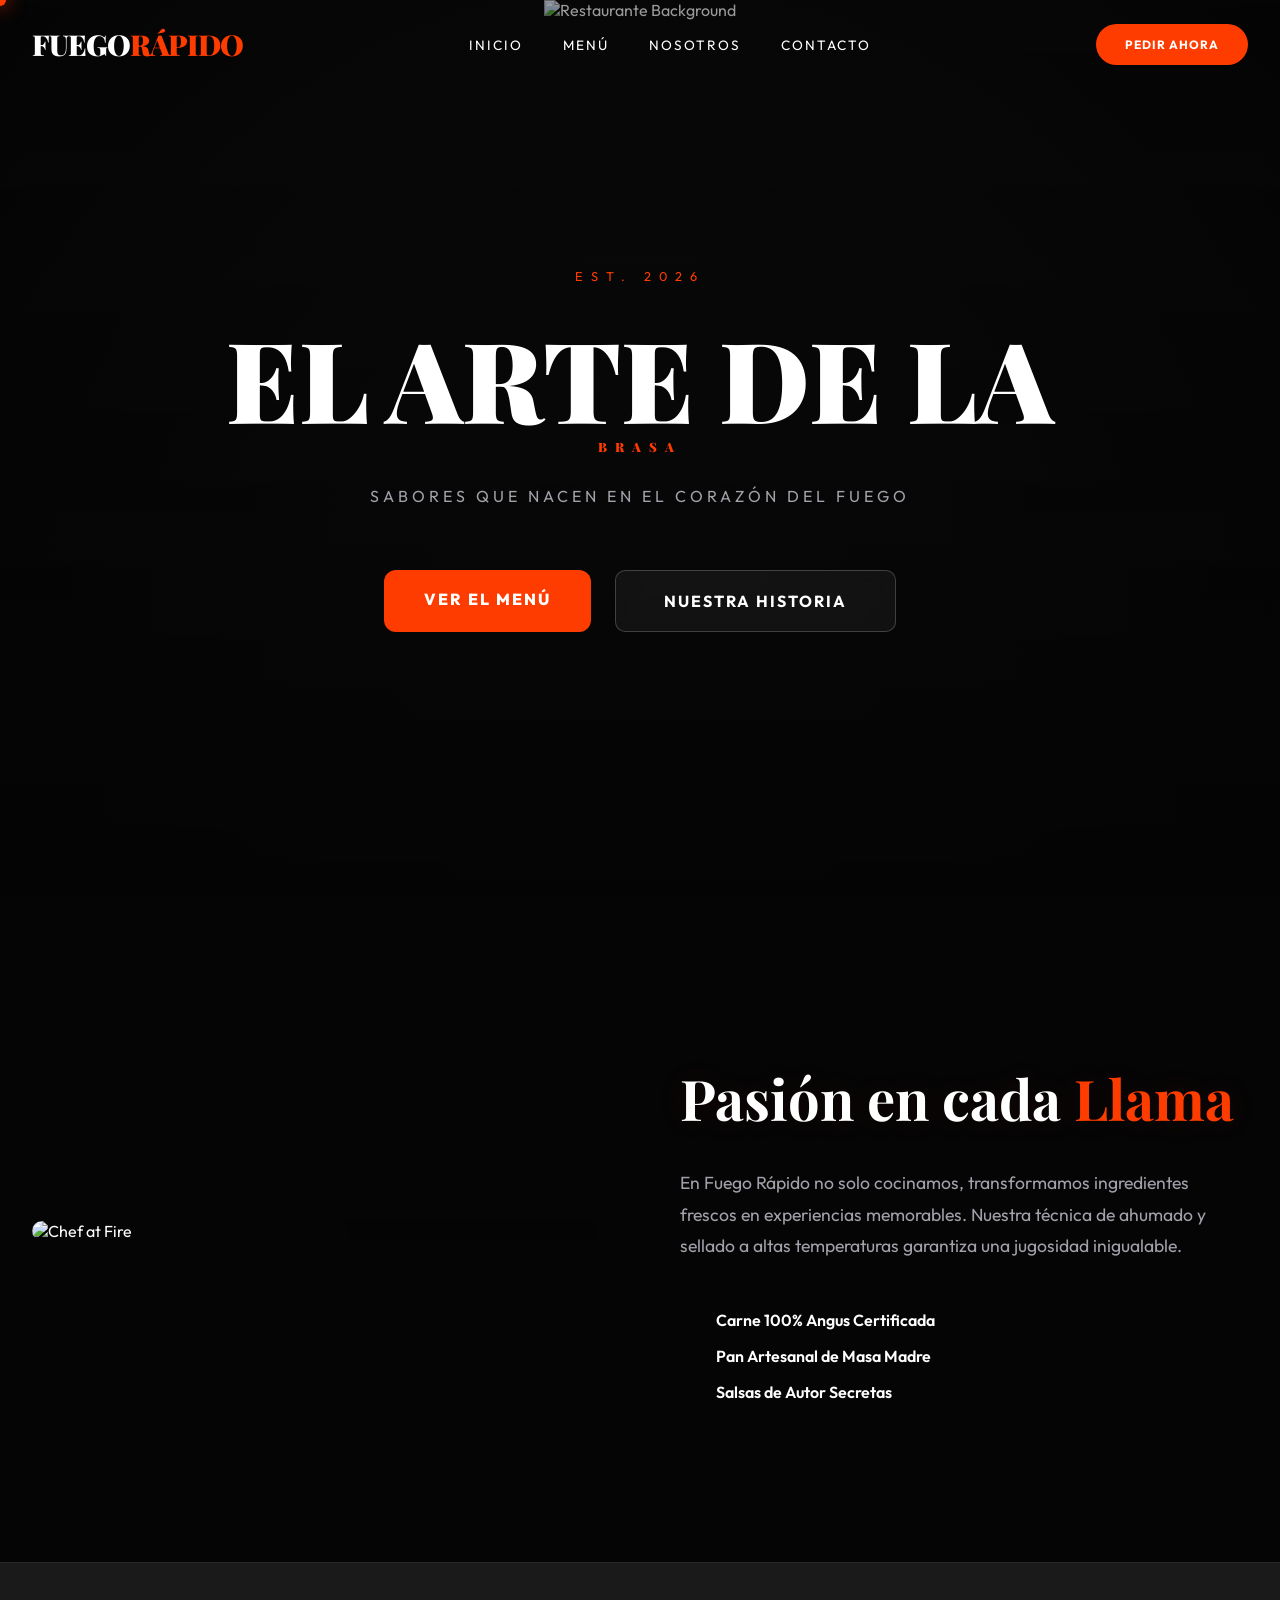
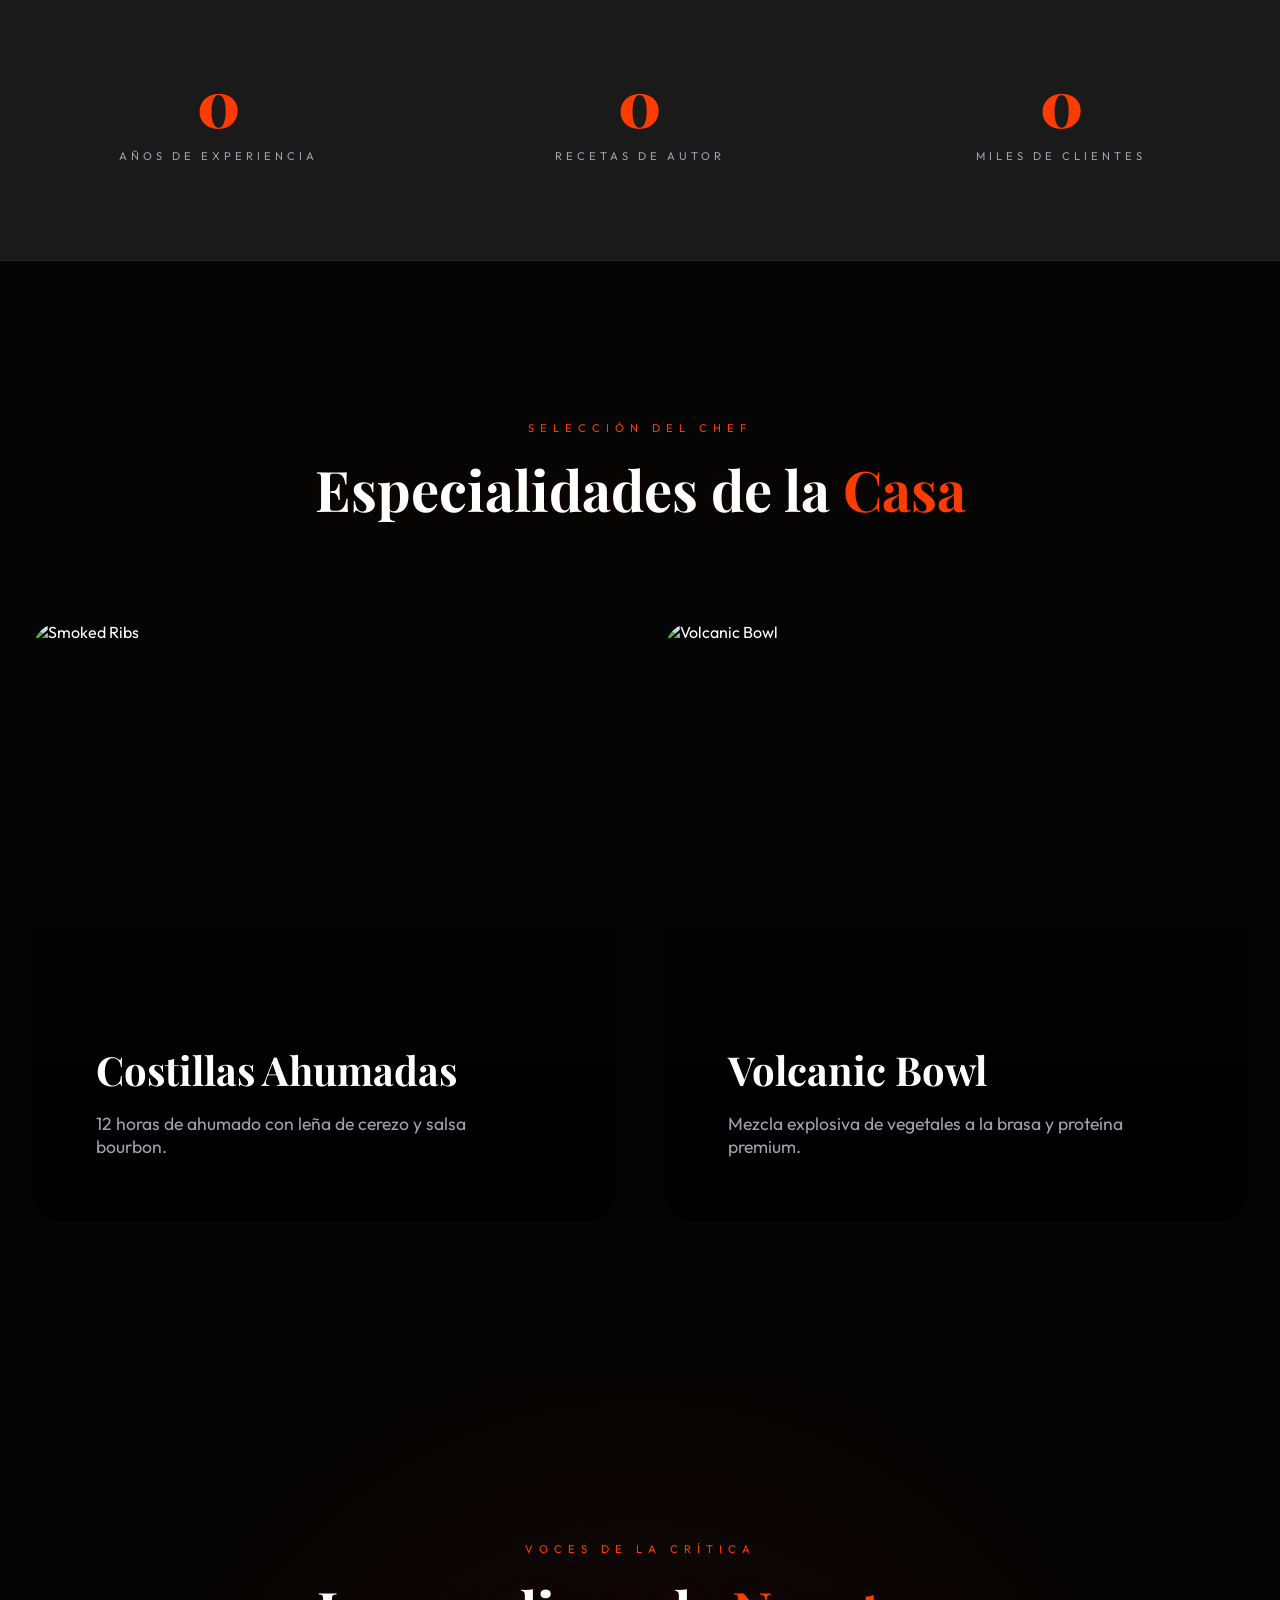
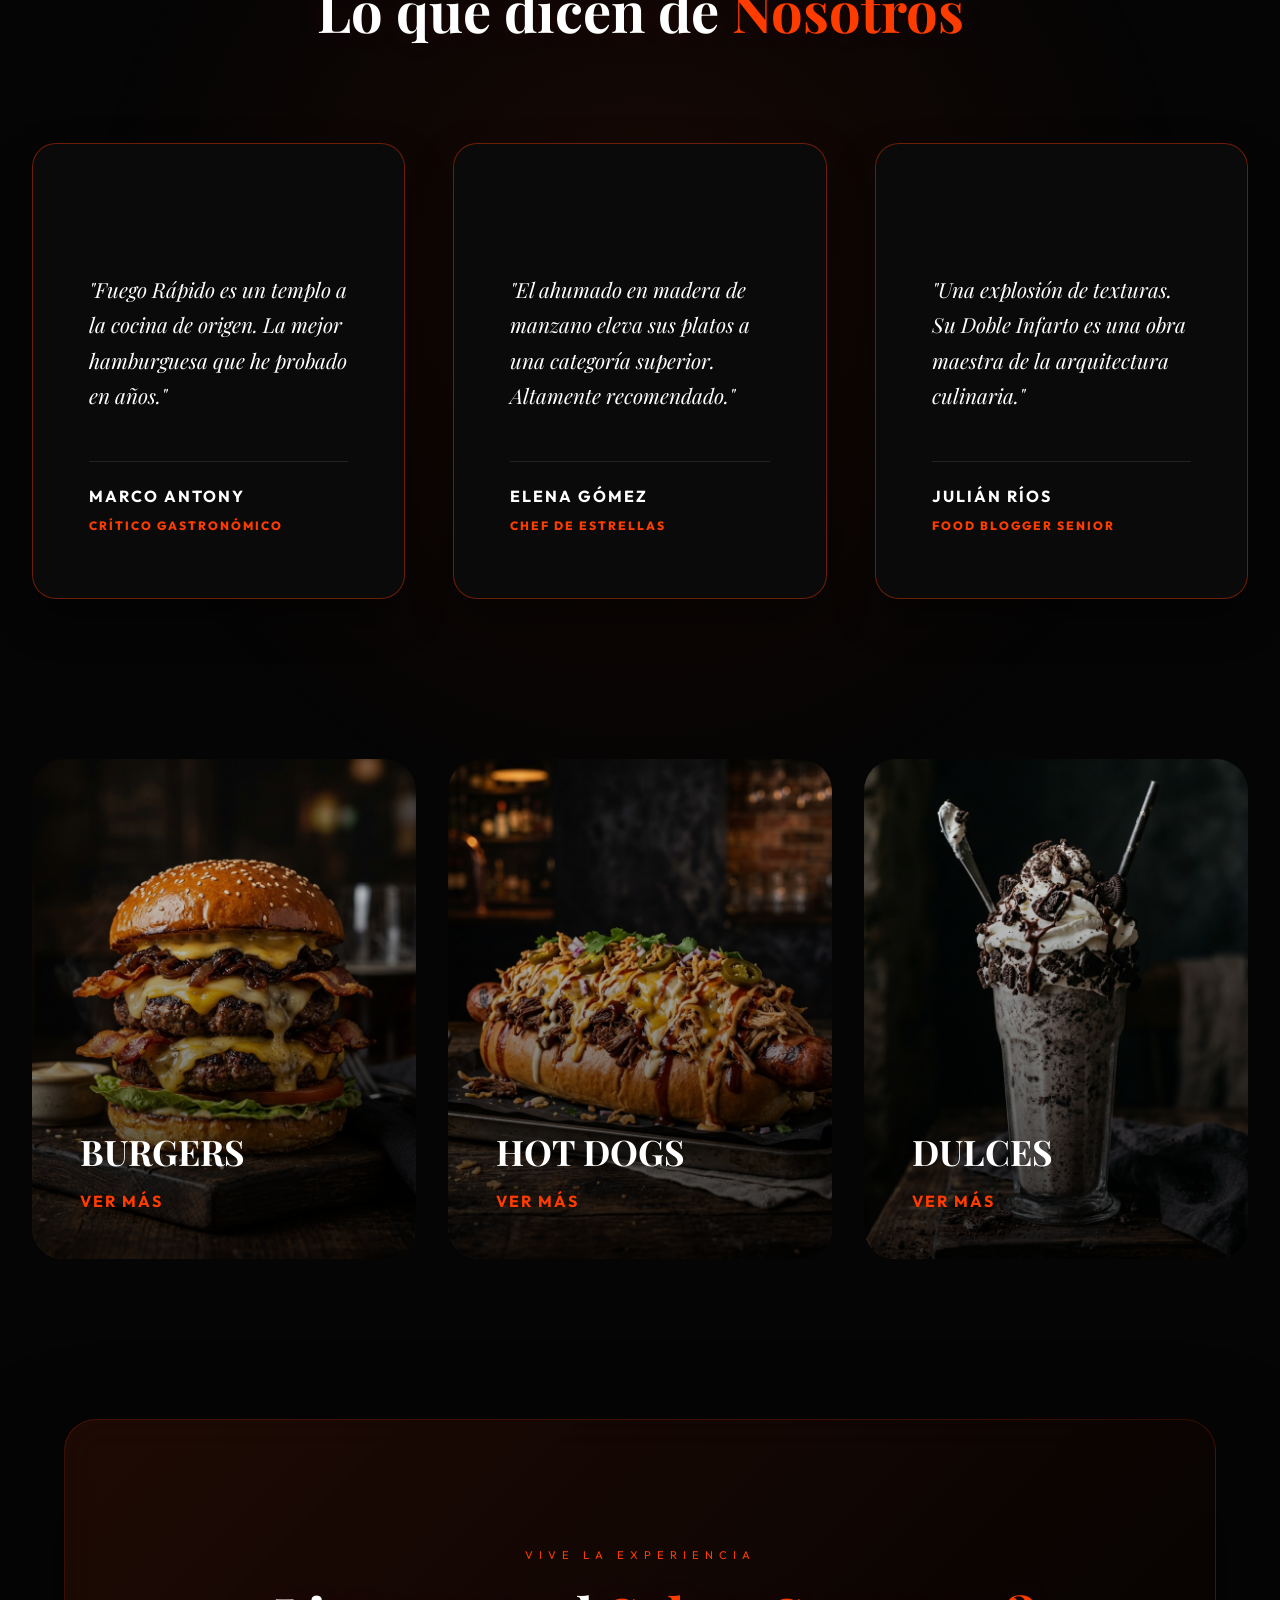
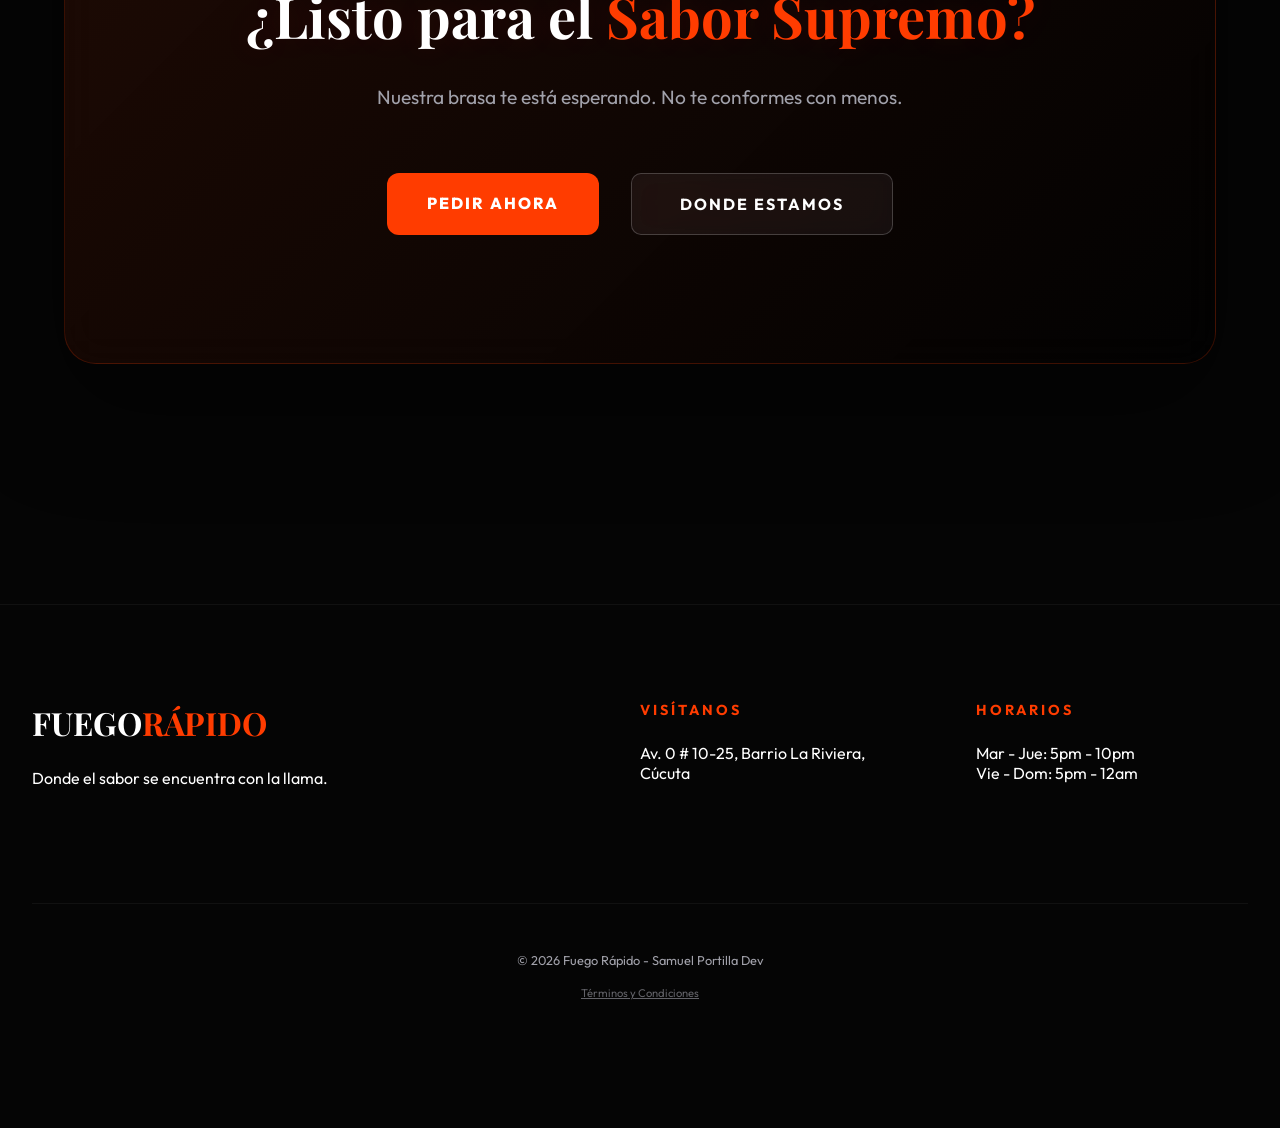
==== commit addc3ace: "🚀 Optimización móvil completa, sistema de modales inmersivos y refinamiento estético de alto nivel" ====
--- a/index.html
+++ b/index.html
@@ -4,24 +4,23 @@
 <head>
     <meta charset="UTF-8">
     <meta name="viewport" content="width=device-width, initial-scale=1.0">
-    <title>Fuego Rápido | Experiencia Gastronómica</title>
-    <meta name="description" content="Menú digital premium de Fuego Rápido. Sabores que encienden tus sentidos.">
+    <title>Fuego Rápido | Restaurante Gourmet</title>
+    <meta name="description" content="Bienvenido a Fuego Rápido. El lugar donde la brasa y la pasión crean el sabor definitivo.">
     
     <!-- Premium Fonts -->
     <link rel="preconnect" href="https://fonts.googleapis.com">
     <link rel="preconnect" href="https://fonts.gstatic.com" crossorigin>
     <link href="https://fonts.googleapis.com/css2?family=Outfit:wght@300;400;500;600;700&family=Playfair+Display:ital,wght@0,700;0,900;1,700&display=swap" rel="stylesheet">
     
-    <!-- Icons & Libraries -->
     <link rel="stylesheet" href="style.css">
     <script src="https://unpkg.com/lucide@latest"></script>
     <script src="https://cdnjs.cloudflare.com/ajax/libs/gsap/3.12.2/gsap.min.js"></script>
     <script src="https://cdnjs.cloudflare.com/ajax/libs/gsap/3.12.2/ScrollTrigger.min.js"></script>
 </head>
 
-<body>
-    <!-- Custom Premium Cursor -->
+<body class="home-page">
     <div class="custom-cursor"></div>
+    <div class="scroll-progress"></div>
 
     <!-- Volcanic Loader -->
     <div id="loader">
@@ -30,206 +29,226 @@
             <div class="loader-progress-container">
                 <div class="loader-progress"></div>
             </div>
-            <p class="loader-status">ENCENDIENDO MOTORES...</p>
         </div>
     </div>
 
-    <!-- Ambient Background -->
+    <!-- Persistent Global Header -->
+    <header class="global-header">
+        <div class="header-container">
+            <a href="index.html" class="nav-logo">FUEGO<span>RÁPIDO</span></a>
+            <nav class="main-nav">
+                <ul class="nav-links-desktop">
+                    <li><a href="index.html" class="nav-link active">Inicio</a></li>
+                    <li><a href="menu.html" class="nav-link">Menú</a></li>
+                    <li><a href="nosotros.html" class="nav-link">Nosotros</a></li>
+                    <li><a href="contacto.html" class="nav-link">Contacto</a></li>
+                </ul>
+            </nav>
+            <div class="header-actions">
+                <a href="menu.html" class="btn-reservar">PEDIR AHORA</a>
+                <button class="mobile-toggle"><i data-lucide="menu"></i></button>
+            </div>
+        </div>
+    </header>
+
     <div class="background-overlay">
         <div class="fire-particles" id="fireParticles"></div>
         <div class="smoke-overlay"></div>
     </div>
 
-    <!-- Hero Section -->
-    <section class="hero-section">
-        <div class="hero-ambient-glow"></div>
-        <div class="hero-content">
-            <div class="premium-badge">Gourmet Experience</div>
-            <h1 class="hero-title">FUEGO<span>RÁPIDO</span></h1>
-            <p class="hero-subtitle">DONDE EL SABOR SE ENCUENTRA CON LA LLAMA</p>
-            <a href="#burgers" class="hero-cta">EXPLORAR MENÚ</a>
-        </div>
-        <div class="scroll-indicator">
-            <div class="mouse"></div>
+    <!-- Landing Hero -->
+    <section class="landing-hero">
+        <div class="hero-bg-media">
+            <img src="https://images.unsplash.com/photo-1555396273-367ea4eb4db5?auto=format&fit=crop&w=1920&q=90" alt="Restaurante Background" class="hero-video-fallback">
+        </div>
+        <div class="hero-overlay"></div>
+        <div class="hero-content-landing">
+            <span class="entrance-anim">EST. 2026</span>
+            <h1 class="entrance-anim">EL ARTE DE LA <span>BRASA</span></h1>
+            <p class="entrance-anim">SABORES QUE NACEN EN EL CORAZÓN DEL FUEGO</p>
+            <div class="hero-buttons entrance-anim">
+                <a href="menu.html" class="cta-primary">VER EL MENÚ</a>
+                <a href="#about" class="cta-secondary">NUESTRA HISTORIA</a>
+            </div>
         </div>
     </section>
 
-    <!-- Content Area -->
-    <div class="main-container">
-        <header id="site-header">
-            <div class="logo">
-                <h1>FUEGO<span>RÁPIDO</span></h1>
-            </div>
-        </header>
-
-        <nav class="sticky-nav">
-            <ul class="nav-links">
-                <li><a href="#burgers" class="nav-link">Burgers</a></li>
-                <li><a href="#hotdogs" class="nav-link">Hot Dogs</a></li>
-                <li><a href="#bebidas" class="nav-link">Bebidas</a></li>
-                <li><a href="#postres" class="nav-link">Postres</a></li>
-            </ul>
-        </nav>
-
-        <main class="menu-wrapper">
-            <!-- Burgers Section -->
-            <section class="menu-category" id="burgers">
-                <div class="category-info">
-                    <h2 class="category-title">Burgers <span>Premium</span></h2>
-                    <div class="category-accent"></div>
-                </div>
-                <div class="menu-grid bento-grid">
-                    <article class="menu-item glass bento-item-large" data-category="featured">
-                        <div class="item-img-wrapper">
-                            <img src="img/double_burger.png" alt="Doble Infarto" class="item-img">
-                            <span class="item-tag">BEST SELLER</span>
-                        </div>
-                        <div class="item-content">
-                            <div class="item-meta">
-                                <h3>Doble Infarto</h3>
-                                <span class="price">$22.000</span>
-                            </div>
-                            <p class="item-description">Doble carne de res madurada, queso cheddar fundido, tocineta ahumada y cebolla caramelizada al vino tinto.</p>
-                        </div>
-                    </article>
-
-                    <article class="menu-item glass">
-                        <div class="item-img-wrapper">
-                            <img src="https://images.unsplash.com/photo-1568901346375-23c9450c58cd?auto=format&fit=crop&w=500&q=80" alt="Clásica" class="item-img">
-                        </div>
-                        <div class="item-content">
-                            <div class="item-meta">
-                                <h3>Burger Clásica</h3>
-                                <span class="price">$15.000</span>
-                            </div>
-                            <p class="item-description">Carne artesanal, lechuga fresca, tomate y nuestra salsa secreta.</p>
-                        </div>
-                    </article>
-
-                    <article class="menu-item glass">
-                        <div class="item-img-wrapper">
-                            <img src="https://images.unsplash.com/photo-1586816001966-79b736744398?auto=format&fit=crop&w=500&q=80" alt="Ranchera" class="item-img">
-                        </div>
-                        <div class="item-content">
-                            <div class="item-meta">
-                                <h3>La Ranchera</h3>
-                                <span class="price">$20.000</span>
-                            </div>
-                            <p class="item-description">Huevo frito, guacamole rústico y aros de cebolla crocantes.</p>
-                        </div>
-                    </article>
-                </div>
-            </section>
-
-            <!-- Hot Dogs Section -->
-            <section class="menu-category" id="hotdogs">
-                <div class="category-info">
-                    <h2 class="category-title">Hot Dogs <span>Especiales</span></h2>
-                    <div class="category-accent"></div>
-                </div>
-                <div class="menu-grid">
-                    <article class="menu-item glass">
-                        <div class="item-img-wrapper">
-                            <img src="img/jumbo_hotdog.png" alt="Jumbo" class="item-img">
-                        </div>
-                        <div class="item-content">
-                            <div class="item-meta">
-                                <h3>Jumbo Mixto</h3>
-                                <span class="price">$20.000</span>
-                            </div>
-                            <p class="item-description">Salchicha gigante, pollo desmechado y explosión de salsas de la casa.</p>
-                        </div>
-                    </article>
-                    <article class="menu-item glass">
-                        <div class="item-img-wrapper">
-                            <img src="img/swiss_hotdog.png" alt="Suizo" class="item-img">
-                        </div>
-                        <div class="item-content">
-                            <div class="item-meta">
-                                <h3>El Suizo</h3>
-                                <span class="price">$16.000</span>
-                            </div>
-                            <p class="item-description">Inspiración europea con queso fundido y toques de maíz dulce.</p>
-                        </div>
-                    </article>
-                </div>
-            </section>
-
-            <!-- Bebidas -->
-            <section class="menu-category" id="bebidas">
-                <div class="category-info">
-                    <h2 class="category-title">Bebidas <span>& Refresh</span></h2>
-                    <div class="category-accent"></div>
-                </div>
-                <div class="menu-grid compact-grid">
-                    <article class="menu-item glass">
-                        <div class="item-img-wrapper mini">
-                            <img src="img/oreo_milkshake.png" alt="Malteada" class="item-img">
-                        </div>
-                        <div class="item-content">
-                            <div class="item-meta">
-                                <h3>Malteada Oreo</h3>
-                                <span class="price">$9.000</span>
-                            </div>
-                        </div>
-                    </article>
-                    <article class="menu-item glass">
-                        <div class="item-img-wrapper mini">
-                            <img src="https://images.unsplash.com/photo-1556881286-fc6915169721?auto=format&fit=crop&w=500&q=80" alt="Limonada" class="item-img">
-                        </div>
-                        <div class="item-content">
-                            <div class="item-meta">
-                                <h3>Limonada Cerezada</h3>
-                                <span class="price">$6.000</span>
-                            </div>
-                        </div>
-                    </article>
-                </div>
-            </section>
-        </main>
-
-        <footer>
-            <div class="footer-grid">
-                <div class="footer-brand">
-                    <h2>FUEGO<span>RÁPIDO</span></h2>
-                    <p>Elevando el standard del sabor.</p>
-                </div>
-                <div class="footer-info">
-                    <div class="dev-tag">
-                        <span>CRAFTED BY</span>
-                        <strong>Samuel Portilla</strong>
-                    </div>
-                </div>
-            </div>
-        </footer>
-    </div>
-
-    <!-- WhatsApp Floating Trigger -->
-    <button class="fab-contact" id="whatsappFab">
-        <i data-lucide="message-circle"></i>
-    </button>
-
-    <!-- Modals -->
-    <div class="modal-overlay" id="contactModal">
-        <div class="modal-card glass">
-            <button class="close-btn" id="closeModal"><i data-lucide="x"></i></button>
-            <div class="modal-header">
-                <h2>CONTINUAR A <span>WHATSAPP</span></h2>
-                <p>Estás a un paso de encender tu sabor.</p>
-            </div>
-            <div class="modal-body">
-                <div class="phone-badge">
-                    <i data-lucide="phone"></i>
-                    <span>311 251 8913</span>
-                </div>
-                <a href="https://wa.me/573112518913" class="modal-btn">ENVIAR PEDIDO</a>
-            </div>
-        </div>
-    </div>
+    <main>
+        <!-- Passion Section -->
+        <section class="passion-section" id="about">
+            <div class="passion-container">
+                <div class="passion-image">
+                    <img src="https://images.unsplash.com/photo-1544025162-d76694265947?auto=format&fit=crop&w=800&q=80" alt="Chef at Fire" class="img-reveal">
+                    <div class="experience-tag">10 AÑOS DE MAESTRÍA</div>
+                </div>
+                <div class="passion-text">
+                    <h2 class="section-title">Pasión en cada <span>Llama</span></h2>
+                    <p class="section-p">En Fuego Rápido no solo cocinamos, transformamos ingredientes frescos en experiencias memorables. Nuestra técnica de ahumado y sellado a altas temperaturas garantiza una jugosidad inigualable.</p>
+                    <ul class="passion-features">
+                        <li><i data-lucide="check-circle"></i> Carne 100% Angus Certificada</li>
+                        <li><i data-lucide="check-circle"></i> Pan Artesanal de Masa Madre</li>
+                        <li><i data-lucide="check-circle"></i> Salsas de Autor Secretas</li>
+                    </ul>
+                </div>
+            </div>
+        </section>
+
+        <!-- Stats Section -->
+        <section class="stats-section">
+            <div class="stats-grid">
+                <div class="stat-item">
+                    <span class="stat-number" data-target="15">0</span>
+                    <span class="stat-label">AÑOS DE EXPERIENCIA</span>
+                </div>
+                <div class="stat-item">
+                    <span class="stat-number" data-target="25">0</span>
+                    <span class="stat-label">RECETAS DE AUTOR</span>
+                </div>
+                <div class="stat-item">
+                    <span class="stat-number" data-target="50">0</span>
+                    <span class="stat-label">MILES DE CLIENTES</span>
+                </div>
+            </div>
+        </section>
+
+        <!-- Specials Showcase -->
+        <section class="specials-showcase">
+            <div class="section-intro-centered">
+                <span class="accent-tag">SELECCIÓN DEL CHEF</span>
+                <h2 class="section-title">Especialidades de la <span>Casa</span></h2>
+            </div>
+            <div class="specials-gallery">
+                <div class="special-card">
+                    <div class="special-img">
+                        <img src="https://images.unsplash.com/photo-1558030006-450675393462?auto=format&fit=crop&w=800&q=80" alt="Smoked Ribs">
+                    </div>
+                    <div class="special-info">
+                        <h3>Costillas Ahumadas</h3>
+                        <p>12 horas de ahumado con leña de cerezo y salsa bourbon.</p>
+                    </div>
+                </div>
+                <div class="special-card">
+                    <div class="special-img">
+                        <img src="https://images.unsplash.com/photo-1546069901-ba9599a7e63c?auto=format&fit=crop&w=800&q=80" alt="Volcanic Bowl">
+                    </div>
+                    <div class="special-info">
+                        <h3>Volcanic Bowl</h3>
+                        <p>Mezcla explosiva de vegetales a la brasa y proteína premium.</p>
+                    </div>
+                </div>
+            </div>
+        </section>
+
+        <!-- Testimonials -->
+        <section class="testimonials-section">
+            <div class="section-intro-centered">
+                <span class="accent-tag">VOCES DE LA CRÍTICA</span>
+                <h2 class="section-title">Lo que dicen de <span>Nosotros</span></h2>
+            </div>
+            <div class="testimonials-grid">
+                <div class="testimonial-card-premium glass">
+                    <i data-lucide="quote" class="quote-mini"></i>
+                    <p>"Fuego Rápido es un templo a la cocina de origen. La mejor hamburguesa que he probado en años."</p>
+                    <div class="author-info">
+                        <strong>MARCO ANTONY</strong>
+                        <span>Crítico Gastronómico</span>
+                    </div>
+                </div>
+                <div class="testimonial-card-premium glass">
+                    <i data-lucide="quote" class="quote-mini"></i>
+                    <p>"El ahumado en madera de manzano eleva sus platos a una categoría superior. Altamente recomendado."</p>
+                    <div class="author-info">
+                        <strong>ELENA GÓMEZ</strong>
+                        <span>Chef de Estrellas</span>
+                    </div>
+                </div>
+                <div class="testimonial-card-premium glass">
+                    <i data-lucide="quote" class="quote-mini"></i>
+                    <p>"Una explosión de texturas. Su Doble Infarto es una obra maestra de la arquitectura culinaria."</p>
+                    <div class="author-info">
+                        <strong>JULIÁN RÍOS</strong>
+                        <span>Food Blogger Senior</span>
+                    </div>
+                </div>
+            </div>
+        </section>
+
+        <!-- Gallery/Categories Section -->
+        <section class="featured-categories">
+            <div class="categories-grid-landing">
+                <div class="category-card-landing">
+                    <div class="cat-img-wrapper">
+                        <img src="img/double_burger.png" alt="Burgers">
+                    </div>
+                    <div class="cat-info-landing">
+                        <h3>BURGERS</h3>
+                        <a href="menu.html#burgers">VER MÁS <i data-lucide="arrow-right"></i></a>
+                    </div>
+                </div>
+                <div class="category-card-landing">
+                    <div class="cat-img-wrapper">
+                        <img src="img/jumbo_hotdog.png" alt="HotDogs">
+                    </div>
+                    <div class="cat-info-landing">
+                        <h3>HOT DOGS</h3>
+                        <a href="menu.html#hotdogs">VER MÁS <i data-lucide="arrow-right"></i></a>
+                    </div>
+                </div>
+                <div class="category-card-landing">
+                    <div class="cat-img-wrapper">
+                        <img src="img/oreo_milkshake.png" alt="Postres">
+                    </div>
+                    <div class="cat-info-landing">
+                        <h3>DULCES</h3>
+                        <a href="menu.html#postres">VER MÁS <i data-lucide="arrow-right"></i></a>
+                    </div>
+                </div>
+            </div>
+        <!-- Final Experience CTA -->
+        <section class="final-cta">
+            <div class="cta-content-wrapper glass">
+                <span class="accent-tag">VIVE LA EXPERIENCIA</span>
+                <h2 class="section-title">¿Listo para el <span>Sabor Supremo?</span></h2>
+                <p>Nuestra brasa te está esperando. No te conformes con menos.</p>
+                <div class="cta-actions">
+                    <a href="menu.html" class="cta-primary">PEDIR AHORA</a>
+                    <a href="contacto.html" class="cta-secondary">DONDE ESTAMOS</a>
+                </div>
+            </div>
+        </section>
+    </main>
+
+    <footer id="contact">
+        <div class="footer-landing-grid">
+            <div class="footer-col">
+                <h2>FUEGO<span>RÁPIDO</span></h2>
+                <p>Donde el sabor se encuentra con la llama.</p>
+            </div>
+            <div class="footer-col">
+                <h3>VISÍTANOS</h3>
+                <p>Av. 0 # 10-25, Barrio La Riviera, Cúcuta</p>
+                <div class="social-links">
+                    <a href="#"><i data-lucide="instagram"></i></a>
+                    <a href="#"><i data-lucide="facebook"></i></a>
+                    <a href="#"><i data-lucide="twitter"></i></a>
+                </div>
+            </div>
+            <div class="footer-col">
+                <h3>HORARIOS</h3>
+                <p>Mar - Jue: 5pm - 10pm</p>
+                <p>Vie - Dom: 5pm - 12am</p>
+            </div>
+        </div>
+        <div class="footer-bottom">
+            <p>© 2026 Fuego Rápido - Samuel Portilla Dev</p>
+            <p style="margin-top: 1rem;"><a href="terms.html" style="text-decoration: underline; font-size: 0.7rem; opacity: 0.6;">Términos y Condiciones</a></p>
+        </div>
+    </footer>
 
     <script src="script.js"></script>
     <script>
         lucide.createIcons();
     </script>
 </body>
+
 </html>
--- a/style.css
+++ b/style.css
@@ -24,10 +24,29 @@
     --transition-base: all 0.4s cubic-bezier(0.4, 0, 0.2, 1);
 }
 
+.glass {
+    background: var(--glass-bg);
+    backdrop-filter: blur(20px);
+    -webkit-backdrop-filter: blur(20px);
+    border: 1px solid var(--glass-border);
+}
+
 /* Luxury Reset */
 * {
     margin: 0; padding: 0; box-sizing: border-box;
-    cursor: none !important; /* Managed by premium JS cursor */
+}
+
+body.cursor-initialized, 
+body.cursor-initialized * {
+    cursor: none !important;
+}
+
+@media (hover: none) and (pointer: coarse) {
+    body.cursor-initialized, 
+    body.cursor-initialized * {
+        cursor: auto !important;
+    }
+    .custom-cursor { display: none !important; }
 }
 
 body {
@@ -38,6 +57,8 @@
     -webkit-font-smoothing: antialiased;
 }
 
+a { text-decoration: none; color: inherit; }
+
 html { scroll-behavior: smooth; }
 
 /* Custom Premium Scrollbar */
@@ -89,110 +110,334 @@
 }
 
 @keyframes floatUp {
-    0% { transform: translateY(0) scale(1); opacity: 0.3; }
-    100% { transform: translateY(-100vh) scale(0.5); opacity: 0; }
-}
-
-.smoke-overlay {
-    position: absolute; inset: 0; opacity: 0.15;
-    background-image: url('https://www.transparenttextures.com/patterns/carbon-fibre.png');
+    0% { transform: translateY(0) scale(1) rotate(0deg); opacity: 0; }
+    20% { opacity: 0.8; }
+    100% { transform: translateY(-100vh) scale(0.5) rotate(360deg); opacity: 0; }
 }
 
 /* Custom Cursor */
 .custom-cursor {
     width: 12px; height: 12px; background: var(--magma); border-radius: 50%;
     position: fixed; pointer-events: none; z-index: 10001;
-    box-shadow: 0 0 20px var(--magma); transition: transform 0.1s ease-out;
-}
-
-/* Hero Section - The First Impression */
-.hero-section {
-    height: 100vh; position: relative;
-    display: flex; align-items: center; justify-content: center;
-    padding: 2rem; overflow: hidden; text-align: center;
-}
-
-.hero-ambient-glow {
-    position: absolute; width: 60vw; height: 60vw;
-    background: radial-gradient(circle, rgba(255, 60, 0, 0.15) 0%, transparent 70%);
-    filter: blur(100px); top: -10%; right: -5%;
-}
-
-.premium-badge {
-    text-transform: uppercase; letter-spacing: 5px; font-size: 0.7rem; font-weight: 600;
-    color: var(--magma); margin-bottom: 2rem; display: inline-block;
-    padding: 0.4rem 1.5rem; border: 1px solid rgba(255, 60, 0, 0.3); border-radius: 50px;
-}
-
-.hero-title {
-    font-family: 'Playfair Display', serif; font-size: clamp(3.5rem, 12vw, 9rem);
-    font-weight: 900; line-height: 0.85; letter-spacing: -3px; margin-bottom: 1.5rem;
-}
-
-.hero-title span {
-    color: transparent; -webkit-text-stroke: 1px rgba(255,255,255,0.2);
-}
-
-.hero-subtitle {
-    font-size: 0.85rem; letter-spacing: 12px; color: var(--text-muted);
+    top: 0; left: 0; transform: translate(-50%, -50%);
+    box-shadow: 0 0 20px var(--magma); pointer-events: none;
+    transition: width 0.3s, height 0.3s, transform 0.1s ease-out;
+}
+
+/* Scroll Progress Indicator */
+.scroll-progress {
+    position: fixed; top: 0; left: 0; height: 3px;
+    background: linear-gradient(to right, var(--magma), var(--amber));
+    z-index: 2000; width: 0%;
+    box-shadow: 0 0 10px var(--magma);
+    transition: width 0.1s ease-out;
+}
+
+.smoke-overlay {
+    position: absolute; inset: 0; opacity: 0.15;
+    background-image: url('https://www.transparenttextures.com/patterns/carbon-fibre.png');
+}
+
+/* Global Header - Glass Navigation */
+.global-header {
+    position: fixed; top: 0; left: 0; width: 100%; z-index: 1000;
+    padding: 1.5rem 0; transition: var(--transition-base);
+}
+
+.global-header.scrolled {
+    background: rgba(5, 5, 5, 0.85); backdrop-filter: blur(20px);
+    border-bottom: 1px solid var(--glass-border); padding: 1rem 0;
+}
+
+.header-container {
+    max-width: 1400px; margin: 0 auto; padding: 0 2rem;
+    display: flex; justify-content: space-between; align-items: center;
+}
+
+.nav-logo {
+    font-family: 'Playfair Display', serif; font-size: 1.8rem; font-weight: 900;
+    text-decoration: none; color: white; letter-spacing: -1px;
+}
+
+.nav-logo span { color: var(--magma); }
+
+.nav-links-desktop { display: flex; gap: 2.5rem; list-style: none; }
+.nav-links-desktop .nav-link { 
+    padding: 0; font-size: 0.85rem; letter-spacing: 2px; text-transform: uppercase;
+}
+
+.header-actions { display: flex; align-items: center; gap: 2rem; }
+
+.btn-reservar {
+    text-decoration: none; color: white; background: var(--magma);
+    padding: 0.8rem 1.8rem; border-radius: 50px; font-size: 0.75rem;
+    font-weight: 700; letter-spacing: 1px; transition: var(--transition-base);
+}
+
+.btn-reservar:hover { background: var(--lava); transform: scale(1.05); }
+
+.mobile-toggle { display: none; background: none; border: none; color: white; }
+
+/* Landing Hero */
+.landing-hero {
+    height: 100vh; position: relative; overflow: hidden;
+    display: flex; align-items: center; justify-content: center; text-align: center;
+}
+
+.hero-bg-media { position: absolute; inset: 0; z-index: -1; }
+.hero-bg-media img { width: 100%; height: 100%; object-fit: cover; }
+.hero-overlay { 
+    position: absolute; inset: 0; 
+    background: linear-gradient(to bottom, rgba(5,5,5,0.4) 0%, rgba(5,5,5,0.9) 100%);
+}
+
+.hero-content-landing { position: relative; z-index: 10; max-width: 900px; padding: 0 2rem; }
+.hero-content-landing span { 
+    display: block; font-size: 0.8rem; letter-spacing: 8px; color: var(--magma); margin-bottom: 2rem;
+}
+
+.hero-content-landing h1 {
+    font-family: 'Playfair Display', serif; font-size: clamp(3rem, 10vw, 7rem);
+    font-weight: 900; color: white; line-height: 1.1; margin-bottom: 2rem;
+}
+
+.hero-content-landing h1 span { color: var(--magma); }
+
+.hero-content-landing p {
+    font-size: 1rem; letter-spacing: 4px; color: var(--text-muted);
     text-transform: uppercase; margin-bottom: 4rem;
 }
 
-.hero-cta {
-    display: inline-block; text-decoration: none; color: var(--text-pure);
-    font-weight: 600; letter-spacing: 2px; font-size: 0.9rem;
-    padding: 1.25rem 3.5rem; background: var(--ash); border: 1px solid var(--glass-border);
-    border-radius: 50px; transition: var(--transition-base); position: relative;
-    overflow: hidden;
-}
-
-.hero-cta:hover {
-    background: var(--magma); border-color: var(--magma); transform: translateY(-5px);
-    box-shadow: 0 20px 40px rgba(255, 60, 0, 0.3);
-}
-
-.scroll-indicator {
-    position: absolute; bottom: 3rem; left: 50%; transform: translateX(-50%);
-}
-
-.mouse {
-    width: 26px; height: 42px; border: 2px solid rgba(255,255,255,0.1);
-    border-radius: 50px; position: relative;
-}
-
-.mouse::after {
-    content: ''; width: 4px; height: 8px; background: var(--magma);
-    position: absolute; left: 50%; top: 8px; transform: translateX(-50%);
-    border-radius: 2px; animation: scrollMouse 2s infinite;
-}
-
-@keyframes scrollMouse {
-    0% { transform: translate(-50%, 0); opacity: 0; }
-    50% { opacity: 1; }
-    100% { transform: translate(-50%, 15px); opacity: 0; }
-}
-
-/* Sticky Navigation - Elite Style */
+.hero-buttons { display: flex; gap: 1.5rem; justify-content: center; }
+
+.cta-primary {
+    text-decoration: none; color: white; background: var(--magma);
+    padding: 1.25rem 3rem; border-radius: 10px; font-weight: 700; letter-spacing: 2px;
+}
+
+.cta-secondary {
+    text-decoration: none; color: white; border: 1px solid rgba(255,255,255,0.2);
+    padding: 1.25rem 3rem; border-radius: 10px; font-weight: 700; letter-spacing: 2px;
+    background: rgba(255,255,255,0.05); backdrop-filter: blur(10px);
+}
+
+/* Passion Section */
+.passion-section { padding: 10rem 2rem; max-width: 1300px; margin: 0 auto; }
+.passion-container { display: grid; grid-template-columns: 1fr 1fr; gap: 5rem; align-items: center; }
+
+.passion-image { position: relative; border-radius: var(--radius-2xl); overflow: hidden; }
+.passion-image img { width: 100%; aspect-ratio: 4/5; object-fit: cover; }
+.experience-tag {
+    position: absolute; bottom: 2rem; right: 2rem; background: var(--magma);
+    padding: 1.5rem; color: white; font-weight: 800; font-size: 0.8rem;
+    border-radius: 12px; box-shadow: 0 10px 30px rgba(0,0,0,0.5);
+}
+
+.section-title { 
+    font-family: 'Playfair Display', serif; font-size: 3.5rem; margin-bottom: 2rem; 
+    text-shadow: 0 0 30px rgba(255, 60, 0, 0.1);
+}
+.section-title span { color: var(--magma); }
+.section-p { color: var(--text-muted); font-size: 1.1rem; line-height: 1.8; margin-bottom: 3rem; }
+
+.passion-features { list-style: none; display: grid; gap: 1rem; }
+.passion-features li { display: flex; align-items: center; gap: 1rem; font-weight: 600; }
+.passion-features i { color: var(--magma); width: 20px; }
+
+/* Categories Grid Landing */
+.featured-categories { padding: 0 2rem 10rem; max-width: 1400px; margin: 0 auto; }
+.categories-grid-landing { display: grid; grid-template-columns: repeat(3, 1fr); gap: 2rem; }
+
+.category-card-landing { position: relative; height: 500px; border-radius: var(--radius-2xl); overflow: hidden; }
+.cat-img-wrapper { height: 100%; transition: var(--transition-slow); }
+.cat-img-wrapper img { width: 100%; height: 100%; object-fit: cover; }
+.cat-info-landing {
+    position: absolute; inset: 0; background: linear-gradient(to top, rgba(0,0,0,0.8), transparent);
+    display: flex; flex-direction: column; justify-content: flex-end; padding: 3rem;
+}
+
+.cat-info-landing h3 { font-family: 'Playfair Display', serif; font-size: 2.2rem; margin-bottom: 1rem; }
+.cat-info-landing a { 
+    text-decoration: none; color: var(--magma); font-weight: 700; letter-spacing: 2px;
+    display: flex; align-items: center; gap: 0.5rem;
+}
+
+.category-card-landing:hover .cat-img-wrapper { transform: scale(1.1); }
+
+/* Stats Section */
+.stats-section { background: var(--ash); padding: 6rem 2rem; border-top: 1px solid var(--glass-border); border-bottom: 1px solid var(--glass-border); }
+.stats-grid { max-width: 1200px; margin: 0 auto; display: grid; grid-template-columns: repeat(3, 1fr); gap: 4rem; text-align: center; }
+.stat-number { display: block; font-size: 4rem; font-weight: 900; color: var(--magma); font-family: 'Playfair Display', serif; }
+.stat-label { font-size: 0.7rem; color: var(--text-muted); letter-spacing: 4px; }
+
+/* Specials Showcase */
+.specials-showcase { padding: 10rem 2rem; max-width: 1400px; margin: 0 auto; }
+.section-intro-centered { text-align: center; margin-bottom: 6rem; }
+.accent-tag { font-size: 0.7rem; letter-spacing: 6px; color: var(--magma); margin-bottom: 1rem; display: block; }
+
+.specials-gallery { display: grid; grid-template-columns: 1fr 1fr; gap: 3rem; }
+.special-card { position: relative; border-radius: 30px; overflow: hidden; height: 600px; }
+.special-img { height: 100%; transition: transform 1s ease; }
+.special-img img { width: 100%; height: 100%; object-fit: cover; }
+.special-info { position: absolute; inset: 0; background: linear-gradient(to top, rgba(0,0,0,0.9) 10%, transparent 60%); padding: 4rem; display: flex; flex-direction: column; justify-content: flex-end; }
+.special-info h3 { font-family: 'Playfair Display', serif; font-size: 2.5rem; margin-bottom: 1rem; color: white; }
+.special-info p { color: var(--text-muted); font-size: 1.1rem; max-width: 400px; }
+
+.special-card:hover .special-img { transform: scale(1.1); }
+
+/* Testimonials Section */
+.testimonials-section { padding: 10rem 2rem; background: radial-gradient(circle at 10% 10%, rgba(255,60,0,0.05) 0%, transparent 50%); }
+.testimonials-grid { max-width: 1300px; margin: 0 auto; display: grid; grid-template-columns: repeat(3, 1fr); gap: 2.5rem; }
+
+/* Testimonials consolidated below */
+
+@media (max-width: 1024px) {
+    .testimonials-grid { grid-template-columns: 1fr; }
+}
+
+/* Breadcrumbs / Page Intro Fixes */
+.page-intro { padding: 15rem 2rem 5rem; text-align: center; }
+.intro-tag { font-size: 0.7rem; letter-spacing: 5px; color: var(--magma); margin-bottom: 1rem; display: block; }
+
+/* Footer Landing */
+.footer-landing-grid { max-width: 1400px; margin: 0 auto; display: grid; grid-template-columns: 2fr 1fr 1fr; gap: 4rem; padding: 6rem 0; }
+.footer-col h2 { font-family: 'Playfair Display', serif; font-size: 2rem; margin-bottom: 1.5rem; }
+.footer-col h2 span { color: var(--magma); }
+.footer-col h3 { font-size: 0.9rem; letter-spacing: 3px; color: var(--magma); margin-bottom: 1.5rem; }
+
+.social-links { display: flex; gap: 1.5rem; margin-top: 1.5rem; }
+.social-links a { color: var(--text-muted); transition: color 0.3s; }
+.social-links a:hover { color: var(--magma); }
+
+.footer-bottom { text-align: center; padding: 3rem; border-top: 1px solid var(--glass-border); color: var(--text-muted); font-size: 0.8rem; }
+
+/* Final CTA Section */
+.final-cta {
+    padding: 10rem 2rem 5rem;
+    max-width: 1300px;
+    margin: 0 auto;
+    text-align: center;
+}
+
+.cta-content-wrapper {
+    padding: 8rem 4rem;
+    border-radius: var(--radius-2xl);
+    background: linear-gradient(135deg, rgba(255, 60, 0, 0.1), rgba(0, 0, 0, 0.6));
+    border: 1px solid rgba(255, 60, 0, 0.2);
+    box-shadow: 0 40px 100px rgba(0,0,0,0.5);
+}
+
+.cta-content-wrapper p {
+    color: var(--text-muted);
+    font-size: 1.2rem;
+    margin-bottom: 4rem;
+    max-width: 600px;
+    margin-left: auto;
+    margin-right: auto;
+}
+
+.cta-actions {
+    display: flex;
+    gap: 2rem;
+    justify-content: center;
+}
+
+@media (max-width: 768px) {
+    .cta-actions { flex-direction: column; }
+    .cta-actions a { width: 100%; text-align: center; }
+    .cta-content-wrapper { padding: 4rem 2rem; }
+}
+
+@media (max-width: 1024px) {
+    .passion-container { grid-template-columns: 1fr; gap: 4rem; }
+    .categories-grid-landing { grid-template-columns: 1fr; }
+    .category-card-landing { height: 400px; }
+}
+
+@media (max-width: 768px) {
+    .nav-links-desktop { 
+        position: fixed; top: 0; right: -100%; width: 100%; height: 100vh;
+        background: rgba(5,5,5,0.98); backdrop-filter: blur(30px);
+        display: flex !important; /* Always flex, control with right */
+        flex-direction: column; justify-content: center; align-items: center;
+        gap: 3rem; transition: all 0.6s cubic-bezier(0.77, 0, 0.175, 1);
+        z-index: 1000;
+    }
+    
+    .nav-links-desktop.active { right: 0; }
+    
+    .nav-links-desktop li a {
+        font-size: 2.5rem !important;
+        font-family: 'Playfair Display', serif;
+        font-weight: 700;
+        text-transform: none;
+        letter-spacing: 0;
+    }
+
+    .nav-links-desktop li a.active { color: var(--magma); }
+
+    .nav-links-desktop::after {
+        content: 'RESERVAS: +57 311 251 8913';
+        position: absolute; bottom: 4rem;
+        font-size: 0.7rem; letter-spacing: 3px; color: var(--text-muted);
+    }
+    
+    .mobile-toggle { 
+        display: block !important; 
+        position: relative; z-index: 1100;
+        font-size: 1.5rem;
+    }
+    
+    .header-actions .btn-reservar { display: none; }
+}
+
+/* Sticky Category Navigation (Menu Page) */
 .sticky-nav {
-    position: sticky; top: 1.5rem; z-index: 500; margin: 0 auto 5rem;
+    position: sticky; top: 6rem; z-index: 400; margin: 0 auto 5rem;
     max-width: 650px; padding: 0 1rem;
 }
 
-.nav-links {
-    background: rgba(10, 10, 10, 0.8); backdrop-filter: blur(25px);
+.menu-page .nav-links {
+    background: rgba(20, 20, 20, 0.8); backdrop-filter: blur(25px);
     border: 1px solid var(--glass-border); border-radius: 100px;
     padding: 0.6rem; display: flex; justify-content: center; gap: 0.25rem;
     list-style: none; box-shadow: 0 30px 60px rgba(0,0,0,0.5);
 }
 
-.nav-link {
+.menu-page .nav-link {
     text-decoration: none; color: var(--text-muted); font-size: 0.8rem;
     font-weight: 600; letter-spacing: 1px; padding: 0.75rem 1.75rem;
     border-radius: 100px; transition: var(--transition-base);
 }
 
-.nav-link:hover { color: var(--text-pure); }
-.nav-link.active { background: var(--magma); color: white; }
+.menu-page .nav-link:hover { color: var(--text-pure); }
+.menu-page .nav-link.active { background: var(--magma); color: white; }
+
+@media (max-width: 768px) {
+    .sticky-nav {
+        top: 4.5rem;
+        margin-bottom: 3rem;
+        padding: 0;
+        width: 100%;
+        max-width: 100%;
+    }
+    .menu-page .nav-links {
+        justify-content: flex-start;
+        overflow-x: auto;
+        padding: 0.8rem 1rem;
+        border-radius: 0;
+        border-left: none; border-right: none;
+        scrollbar-width: none;
+        -ms-overflow-style: none;
+    }
+    .menu-page .nav-links::-webkit-scrollbar { display: none; }
+    .menu-page .nav-links li { flex-shrink: 0; }
+    .menu-page .nav-link { 
+        white-space: nowrap;
+        padding: 0.5rem 1.2rem;
+        font-size: 0.75rem;
+    }
+}
 
 /* Menu Grid System - Bento Inspired */
 .menu-wrapper { max-width: 1300px; margin: 0 auto; padding: 6rem 2rem; }
@@ -222,7 +467,7 @@
 
 @media (max-width: 768px) {
     .bento-grid { grid-template-columns: 1fr; }
-    .bento-item-large { grid-column: span 1; }
+    .bento-item-large { grid-column: span 1; grid-row: span 1; }
     .menu-grid { grid-template-columns: 1fr; }
 }
 
@@ -255,11 +500,43 @@
     letter-spacing: 2px; padding: 0.4rem 1rem; border-radius: 4px;
 }
 
-.item-content { padding: 2.5rem; flex-grow: 1; display: flex; flex-direction: column; }
+.item-content { padding: 3rem; flex-grow: 1; display: flex; flex-direction: column; }
 .item-meta { display: flex; justify-content: space-between; align-items: flex-start; margin-bottom: 2rem; }
-.item-meta h3 { font-family: 'Playfair Display', serif; font-size: 1.8rem; font-weight: 700; }
-.price { color: var(--magma); font-size: 1.1rem; font-weight: 700; border-bottom: 1px solid rgba(255, 60, 0, 0.2); }
-.item-description { color: var(--text-muted); font-size: 1rem; line-height: 1.8; }
+.item-meta h3 { font-family: 'Playfair Display', serif; font-size: 1.8rem; font-weight: 700; transition: color 0.3s; }
+.menu-item:hover .item-meta h3 { color: var(--magma); }
+
+.item-description { color: var(--text-muted); font-size: 1.05rem; line-height: 1.8; margin-bottom: 2rem; }
+.item-specs, .chef-note { margin-bottom: 2.5rem; }
+
+@media (max-width: 768px) {
+    .menu-item { cursor: pointer; } 
+    .item-content { padding: 1.5rem !important; }
+    .item-description { 
+        display: -webkit-box;
+        -webkit-line-clamp: 2;
+        -webkit-box-orient: vertical;  
+        overflow: hidden;
+        margin-bottom: 0.5rem !important;
+    }
+    .item-specs, .chef-note { display: none; }
+    
+    .menu-wrapper { padding: 2rem 1rem; }
+    .menu-category { margin-bottom: 6rem; }
+    .category-title { font-size: 2.2rem; }
+    
+    .menu-item { border-radius: 20px; }
+    .item-img-wrapper { height: 200px !important; }
+    .item-meta { flex-direction: column; gap: 0.4rem; margin-bottom: 0.5rem; }
+    .item-meta h3 { font-size: 1.5rem; }
+    .price { font-size: 1.2rem; color: var(--magma); font-weight: 900; }
+}
+
+.chef-note {
+    background: rgba(255, 60, 0, 0.05); border-left: 3px solid var(--magma);
+    padding: 1.5rem; border-radius: 4px; font-size: 0.85rem; font-style: italic;
+    color: var(--text-muted);
+}
+.chef-note strong { color: var(--magma); font-size: 0.75rem; letter-spacing: 1px; text-transform: uppercase; display: block; margin-bottom: 0.5rem; }
 
 /* Contact Floating Button */
 .fab-contact {
@@ -317,8 +594,64 @@
 
 .modal-btn:hover { background: var(--lava); transform: translateY(-3px); }
 
+/* Item Detail Bottom Sheet */
+.detail-modal-overlay {
+    position: fixed; inset: 0; background: rgba(0,0,0,0.85);
+    backdrop-filter: blur(10px); z-index: 3000;
+    display: flex; align-items: flex-end; justify-content: center;
+    opacity: 0; pointer-events: none; transition: opacity 0.4s;
+}
+
+.detail-modal-overlay.active { opacity: 1; pointer-events: auto; }
+
+.detail-sheet {
+    background: var(--obsidian);
+    width: 100%; max-width: 600px;
+    height: 85vh; border-radius: 30px 30px 0 0;
+    position: relative; overflow-y: auto;
+    transform: translateY(100%); transition: transform 0.5s cubic-bezier(0.16, 1, 0.3, 1);
+    border: 1px solid var(--glass-border); border-bottom: none;
+}
+
+.detail-modal-overlay.active .detail-sheet { transform: translateY(0); }
+
+.detail-header { position: relative; height: 350px; }
+.detail-header img { width: 100%; height: 100%; object-fit: cover; }
+.sheet-close {
+    position: absolute; top: 1.5rem; right: 1.5rem;
+    width: 40px; height: 40px; background: rgba(0,0,0,0.5);
+    border: none; color: white; border-radius: 50%; display: flex;
+    align-items: center; justify-content: center; z-index: 10;
+}
+
+.detail-body { padding: 3rem; }
+.detail-price { color: var(--magma); font-size: 2rem; font-weight: 900; margin-bottom: 0.5rem; display: block; }
+.detail-title { font-family: 'Playfair Display', serif; font-size: 2.5rem; margin-bottom: 2rem; }
+.detail-desc { color: var(--text-muted); line-height: 1.8; margin-bottom: 3rem; font-size: 1.1rem; }
+
+.detail-specs-list { list-style: none; display: grid; gap: 1.2rem; margin-bottom: 3rem; }
+.detail-specs-list li { display: flex; align-items: center; gap: 1rem; color: white; font-weight: 500; }
+.detail-specs-list i { color: var(--magma); width: 20px; }
+
+.pairing-box { 
+    background: rgba(255, 60, 0, 0.05); padding: 2rem; 
+    border-radius: 20px; border: 1px solid rgba(255, 60, 0, 0.1);
+    margin-bottom: 3rem;
+}
+.pairing-box h4 { font-size: 0.7rem; letter-spacing: 3px; color: var(--magma); text-transform: uppercase; margin-bottom: 1rem; }
+.pairing-content { display: flex; align-items: center; gap: 1.5rem; }
+.pairing-content i { font-size: 1.5rem; color: var(--magma); }
+.pairing-content p { font-size: 0.9rem; color: white; line-height: 1.4; }
+
+@media (max-width: 768px) {
+    .detail-sheet { height: 90vh; }
+    .detail-body { padding: 2rem; }
+    .detail-title { font-size: 2rem; }
+    .detail-header { height: 280px; }
+}
+
 /* Footer */
-footer { padding: 10rem 2rem 5rem; border-top: 1px solid var(--glass-border); }
+footer { padding: 0 2rem 5rem; border-top: 1px solid var(--glass-border); }
 .footer-grid { max-width: 1200px; margin: 0 auto; display: flex; justify-content: space-between; align-items: flex-end; }
 .footer-brand h2 { font-family: 'Playfair Display', serif; font-size: 2.5rem; }
 .footer-brand h2 span { color: var(--magma); }
@@ -326,7 +659,388 @@
 .dev-tag span { font-size: 0.7rem; letter-spacing: 3px; color: var(--text-muted); }
 .dev-tag strong { display: block; font-size: 1.2rem; color: var(--text-pure); }
 
+/* Terms & Conditions Page */
+.terms-container { padding: 12rem 2rem 5rem; max-width: 900px; margin: 0 auto; }
+.terms-box { padding: 5rem 4rem; border-radius: var(--radius-2xl); }
+.terms-box h1 { font-size: 3.5rem; margin-bottom: 1rem; text-align: center; }
+.last-updated { text-align: center; color: var(--magma); font-size: 0.8rem; letter-spacing: 2px; margin-bottom: 4rem; }
+.terms-content h2 { font-family: 'Playfair Display', serif; color: white; margin: 3rem 0 1rem; font-size: 1.5rem; }
+.terms-content p { color: var(--text-muted); line-height: 1.8; margin-bottom: 1.5rem; }
+.btn-back { display: inline-block; margin-top: 4rem; color: var(--text-pure); font-weight: 700; letter-spacing: 2px; font-size: 0.8rem; border-bottom: 2px solid var(--magma); padding-bottom: 0.5rem; }
+
+/* Nosotros / About Page */
+.about-hero {
+    height: 60vh; position: relative; overflow: hidden;
+    display: flex; align-items: center; justify-content: center; text-align: center;
+    background: url('https://images.unsplash.com/photo-1544025162-d76694265947?auto=format&fit=crop&w=1920&q=80') center/cover no-repeat;
+}
+
+.about-hero-content { position: relative; z-index: 10; max-width: 800px; padding: 0 2rem; }
+.about-hero-content p { font-size: 1.1rem; letter-spacing: 2px; color: var(--text-muted); text-transform: uppercase; margin-top: 2rem; }
+
+.story-container { max-width: 1300px; margin: 0 auto; padding: 5rem 2rem; display: grid; grid-template-columns: 1.1fr 0.9fr; gap: 4rem; align-items: center; }
+.story-text p { margin-bottom: 1.5rem; color: var(--text-muted); font-size: 1.05rem; line-height: 1.6; }
+
+.story-mission { border-top: 1px solid var(--glass-border); margin-top: 3rem; padding-top: 2rem; display: grid; grid-template-columns: 1fr 1fr; gap: 2rem; }
+.story-mission h4 { color: var(--magma); font-size: 0.7rem; letter-spacing: 3px; margin-bottom: 0.5rem; text-transform: uppercase; }
+.story-mission p { font-size: 0.9rem; line-height: 1.5; color: var(--text-muted); }
+
+.story-gallery { position: relative; display: flex; flex-direction: column; }
+.gallery-item-main img { width: 100%; border-radius: var(--radius-2xl); filter: grayscale(0.5); transition: 0.5s; aspect-ratio: 16/10; object-fit: cover; }
+.gallery-sub { width: 70%; align-self: flex-end; margin-top: -6rem; border: 6px solid var(--obsidian); border-radius: var(--radius-2xl); overflow: hidden; box-shadow: 0 30px 60px rgba(0,0,0,0.5); z-index: 2; }
+.gallery-sub img { width: 100%; aspect-ratio: 1/1; object-fit: cover; }
+
+.about-values { 
+    padding: 8rem 2rem; 
+    max-width: 1300px; 
+    margin: 0 auto; 
+    min-height: 400px; /* Prevent collapse */
+}
+.values-grid { display: grid; grid-template-columns: repeat(3, 1fr); gap: 2.5rem; }
+
+.value-card { 
+    padding: 4rem 2rem; border-radius: var(--radius-2xl); text-align: center; 
+    transition: all 0.4s ease;
+    background: rgba(255, 255, 255, 0.08); /* Much more visible */
+    border: 1px solid rgba(255, 255, 255, 0.15);
+    backdrop-filter: blur(25px);
+    opacity: 1 !important; /* Force visibility for testing */
+}
+
+.value-card:hover { 
+    transform: translateY(-15px); 
+    background: rgba(255, 60, 0, 0.08); 
+    border-color: var(--magma);
+    box-shadow: 0 30px 60px rgba(0,0,0,0.6);
+}
+
+.value-icon { 
+    width: 60px; height: 60px; background: rgba(255, 60, 0, 0.1); 
+    border-radius: 50%; display: flex; align-items: center; justify-content: center;
+    color: var(--magma); margin: 0 auto 2rem; font-size: 1.5rem;
+}
+
+.value-card h3 { font-family: 'Playfair Display', serif; font-size: 1.6rem; margin-bottom: 1.2rem; color: white; }
+.value-card p { color: var(--text-muted); font-size: 0.95rem; line-height: 1.7; }
+
+.team-section { padding: 10rem 2rem; background: var(--ash); }
+.team-grid { max-width: 1400px; margin: 0 auto; display: grid; grid-template-columns: repeat(3, 1fr); gap: 4rem; }
+.team-member { text-align: center; }
+.member-img-wrapper { aspect-ratio: 1/1; border-radius: 50%; overflow: hidden; margin-bottom: 2.5rem; border: 2px solid var(--glass-border); padding: 1rem; }
+.member-img-wrapper img { width: 100%; height: 100%; object-fit: cover; border-radius: 50%; filter: grayscale(1); transition: 0.5s; }
+.team-member:hover img { filter: grayscale(0); transform: scale(1.1); }
+.member-info h3 { font-family: 'Playfair Display', serif; font-size: 1.5rem; margin-bottom: 0.5rem; }
+.member-info span { color: var(--magma); font-weight: 700; font-size: 0.75rem; letter-spacing: 2px; text-transform: uppercase; }
+
+.nosotros-cta { padding: 10rem 2rem; max-width: 1200px; margin: 0 auto; }
+.cta-box { padding: 5rem 2rem; text-align: center; border-radius: var(--radius-3xl); background: linear-gradient(135deg, rgba(255, 60, 0, 0.1), rgba(0, 0, 0, 0.5)); border: 1px solid rgba(255, 60, 0, 0.2); }
+.cta-box h2 { font-family: 'Playfair Display', serif; font-size: clamp(1.8rem, 5vw, 3.5rem); margin-bottom: 1.5rem; line-height: 1.2; }
+.cta-box h2 span { color: var(--magma); }
+.cta-box p { color: var(--text-muted); margin-bottom: 3rem; font-size: 1.1rem; }
+.cta-primary { display: inline-block; text-decoration: none; color: white; background: var(--magma); padding: 1.2rem 2.5rem; border-radius: 12px; font-weight: 800; letter-spacing: 2px; transition: 0.4s; }
+.cta-primary:hover { transform: translateY(-5px); box-shadow: 0 15px 30px rgba(255, 60, 0, 0.3); }
+
+@media (max-width: 768px) {
+    .cta-box { padding: 4rem 2rem; }
+    .cta-primary { width: 100%; text-align: center; font-size: 0.9rem; }
+}
+
+/* Ritual Section */
+.ritual-section { padding: 4rem 2rem; max-width: 1300px; margin: 0 auto; }
+.ritual-grid { display: grid; grid-template-columns: repeat(3, 1fr); gap: 4rem; margin-top: 6rem; }
+.ritual-step { position: relative; padding: 4rem 2rem; border-top: 1px solid var(--glass-border); }
+.ritual-num { font-size: 5rem; font-weight: 900; color: rgba(255, 60, 0, 0.1); position: absolute; top: -1rem; left: 0; font-family: 'Outfit', sans-serif; }
+.ritual-step h3 { font-family: 'Playfair Display', serif; font-size: 1.8rem; margin-bottom: 1.5rem; position: relative; z-index: 10; }
+.ritual-step p { color: var(--text-muted); line-height: 1.6; font-size: 1rem; position: relative; z-index: 10; }
+
+/* Timeline Section */
+.timeline-section { padding: 10rem 2rem; background: radial-gradient(circle at 50% 50%, rgba(255,60,0,0.05) 0%, transparent 70%); }
+.timeline-container { max-width: 1000px; margin: 0 auto; position: relative; }
+.timeline-container::before { content: ''; position: absolute; left: 50%; top: 0; height: 100%; width: 1px; background: var(--glass-border); transform: translateX(-50%); }
+
+.timeline-item { width: 50%; padding: 4rem; position: relative; box-sizing: border-box; }
+.timeline-item:nth-child(odd) { text-align: right; left: 0; }
+.timeline-item:nth-child(even) { text-align: left; left: 50%; }
+
+.time-year { font-family: 'Playfair Display', serif; font-size: 3rem; font-weight: 900; color: var(--magma); margin-bottom: 1rem; }
+.time-content h3 { letter-spacing: 4px; font-size: 0.9rem; color: var(--text-pure); margin-bottom: 1rem; }
+.time-content p { color: var(--text-muted); line-height: 1.8; }
+
+.timeline-item::after { content: ''; position: absolute; width: 12px; height: 12px; background: var(--magma); border-radius: 50%; top: 5rem; z-index: 10; box-shadow: 0 0 20px var(--magma); }
+.timeline-item:nth-child(odd)::after { right: -6px; }
+.timeline-item:nth-child(even)::after { left: -6px; }
+
+/* Quality Badges */
+.quality-badges { padding: 6rem 2rem; border-top: 1px solid var(--glass-border); border-bottom: 1px solid var(--glass-border); }
+.badges-wrapper { max-width: 1400px; margin: 0 auto; display: flex; justify-content: space-around; flex-wrap: wrap; gap: 3rem; }
+.badge-item { display: flex; flex-direction: column; align-items: center; gap: 1.5rem; text-align: center; }
+.badge-item i { font-size: 2.5rem; color: var(--magma); opacity: 0.8; }
+.badge-item span { font-size: 0.75rem; letter-spacing: 3px; font-weight: 800; color: var(--text-muted); }
+
+@media (max-width: 768px) {
+    .ritual-grid { grid-template-columns: 1fr; }
+    .timeline-container::before { left: 2rem; }
+    .timeline-item { width: 100%; left: 0 !important; text-align: left !important; padding: 2rem 2rem 2rem 5rem; }
+    .timeline-item::after { left: calc(2rem - 6px) !important; }
+}
+
 @media (max-width: 768px) {
     .footer-grid { flex-direction: column; align-items: center; text-align: center; gap: 4rem; }
     .dev-tag { text-align: center; }
-}+    .terms-box { padding: 3rem 2rem; }
+    .terms-box h1 { font-size: 2.5rem; }
+}
+
+/* --- NOSOTROS PAGE SYSTEM --- */
+.about-hero { 
+    height: 60vh; position: relative; overflow: hidden; 
+    display: flex; align-items: center; justify-content: center; text-align: center; 
+    background: linear-gradient(rgba(0,0,0,0.6), rgba(0,0,0,0.6)), url('https://images.unsplash.com/photo-1544025162-d76694265947?auto=format&fit=crop&w=1920&q=80') center/cover no-repeat; 
+}
+.about-hero-content { position: relative; z-index: 10; max-width: 800px; padding: 0 2rem; }
+.about-hero-content p { font-size: 1.1rem; letter-spacing: 2px; color: var(--text-muted); text-transform: uppercase; margin-top: 2rem; }
+
+.story-container { max-width: 1300px; margin: 0 auto; padding: 6rem 2rem; display: grid; grid-template-columns: 1.1fr 0.9fr; gap: 4rem; align-items: center; }
+.story-text p { margin-bottom: 1.5rem; color: var(--text-muted); font-size: 1.05rem; line-height: 1.6; }
+
+.story-mission { border-top: 1px solid var(--glass-border); margin-top: 3rem; padding-top: 2rem; display: grid; grid-template-columns: 1fr 1fr; gap: 2rem; }
+.story-mission h4 { color: var(--magma); font-size: 0.7rem; letter-spacing: 3px; margin-bottom: 0.5rem; text-transform: uppercase; }
+.story-mission p { font-size: 0.9rem; line-height: 1.5; color: var(--text-muted); }
+
+.story-gallery { position: relative; display: flex; flex-direction: column; }
+.gallery-item-main img { width: 100%; border-radius: var(--radius-2xl); filter: grayscale(0.5); transition: 0.5s; aspect-ratio: 16/10; object-fit: cover; }
+.gallery-sub { width: 70%; align-self: flex-end; margin-top: -6rem; border: 6px solid var(--obsidian); border-radius: var(--radius-2xl); overflow: hidden; box-shadow: 0 30px 60px rgba(0,0,0,0.5); z-index: 2; }
+.gallery-sub img { width: 100%; aspect-ratio: 1/1; object-fit: cover; }
+
+.about-values { padding: 8rem 2rem; max-width: 1300px; margin: 0 auto; min-height: 400px; }
+.values-grid { display: grid; grid-template-columns: repeat(3, 1fr); gap: 2.5rem; }
+.value-card { padding: 4rem 2rem; border-radius: var(--radius-2xl); text-align: center; background: rgba(255, 255, 255, 0.08); border: 1px solid rgba(255, 255, 255, 0.15); backdrop-filter: blur(25px); transition: all 0.4s ease; }
+.value-card:hover { transform: translateY(-15px); background: rgba(255, 60, 0, 0.08); border-color: var(--magma); box-shadow: 0 30px 60px rgba(0,0,0,0.6); }
+
+/* FAQ Bento System */
+.faq-bento {
+    display: grid;
+    grid-template-columns: repeat(auto-fit, minmax(350px, 1fr));
+    gap: 2rem;
+    margin-top: 4rem;
+}
+
+.faq-item {
+    padding: 3rem;
+    border-radius: var(--radius-xl);
+    background: rgba(255, 60, 0, 0.02);
+    border: 1px solid rgba(255, 255, 255, 0.05);
+    transition: all 0.4s cubic-bezier(0.4, 0, 0.2, 1);
+    position: relative;
+    overflow: hidden;
+}
+
+.faq-item::before {
+    content: '';
+    position: absolute;
+    top: 0; left: 0; width: 4px; height: 100%;
+    background: var(--magma);
+    opacity: 0;
+    transition: 0.4s;
+}
+
+.faq-item:hover {
+    background: rgba(255, 60, 0, 0.05);
+    border-color: rgba(255, 60, 0, 0.3);
+    transform: translateX(10px);
+}
+
+.faq-item:hover::before {
+    opacity: 1;
+}
+
+.faq-item h4 {
+    font-family: 'Playfair Display', serif;
+    font-size: 1.4rem;
+    margin-bottom: 1rem;
+    color: white;
+    display: flex;
+    align-items: center;
+    gap: 1rem;
+}
+
+.faq-item h4 i {
+    color: var(--magma);
+    width: 20px;
+}
+
+.faq-item p {
+    color: var(--text-muted);
+    font-size: 0.95rem;
+    line-height: 1.6;
+}
+
+/* Contact Page Elite Styles */
+.contact-main { padding: 12rem 2rem 5rem; max-width: 1300px; margin: 0 auto; }
+.contact-hero { text-align: center; margin-bottom: 6rem; }
+.contact-grid { display: grid; grid-template-columns: 0.8fr 1.2fr; gap: 4rem; margin-bottom: 8rem; }
+
+.contact-info-panel { display: flex; flex-direction: column; gap: 1.5rem; }
+.info-card { 
+    padding: 2.5rem 2rem; border-radius: var(--radius-xl); display: flex; align-items: center; gap: 1.5rem; 
+    background: rgba(255, 255, 255, 0.04); border: 1px solid rgba(255, 255, 255, 0.1); 
+    backdrop-filter: blur(15px); transition: transform 0.4s ease;
+}
+.info-card:hover { transform: translateX(10px); background: rgba(255, 60, 0, 0.05); }
+.info-card i { 
+    width: 55px; height: 55px; background: rgba(255, 60, 0, 0.1); 
+    border-radius: 50%; display: flex; align-items: center; justify-content: center; 
+    color: var(--magma); font-size: 1.2rem;
+}
+.info-card h3 { font-size: 0.65rem; letter-spacing: 3px; color: var(--magma); margin-bottom: 0.5rem; text-transform: uppercase; font-weight: 800; }
+.info-card p { color: white; font-weight: 600; font-size: 1.1rem; }
+
+.contact-form-wrapper { 
+    padding: 5rem; border-radius: var(--radius-3xl); 
+    background: rgba(255, 255, 255, 0.02); border: 1px solid rgba(255, 255, 255, 0.08); 
+    backdrop-filter: blur(25px); box-shadow: 0 40px 100px rgba(0,0,0,0.5);
+}
+.premium-form { display: flex; flex-direction: column; gap: 2.5rem; }
+.form-group { display: flex; flex-direction: column !important; gap: 1rem; }
+.form-group label { 
+    font-size: 0.7rem; letter-spacing: 3px; font-weight: 800; 
+    color: var(--text-muted); text-transform: uppercase;
+}
+.form-group input, .form-group select, .form-group textarea { 
+    background: rgba(0,0,0,0.2) !important; border: 1px solid rgba(255,255,255,0.08) !important; 
+    padding: 1.3rem !important; border-radius: 12px; color: white !important; 
+    font-family: 'Outfit', sans-serif; font-size: 1rem; transition: all 0.4s ease;
+}
+.form-group input:focus, .form-group select:focus, .form-group textarea:focus { 
+    outline: none; border-color: var(--magma) !important; background: rgba(255,60,0,0.03) !important;
+}
+.btn-submit { 
+    background: var(--magma) !important; color: white; border: none; padding: 1.5rem; 
+    border-radius: 12px; font-weight: 900; letter-spacing: 4px; cursor: pointer; 
+    transition: all 0.4s ease; text-transform: uppercase;
+}
+.btn-submit:hover { transform: translateY(-5px); box-shadow: 0 20px 40px rgba(255,60,0,0.3); }
+
+/* ==========================================================================
+   MOBILE RESPONSIVE SYSTEM (768px & below)
+   ========================================================================== */
+@media (max-width: 768px) {
+    section { padding: 4rem 1.5rem !important; }
+    .hero-title { font-size: clamp(2.2rem, 10vw, 3rem) !important; line-height: 1.1; }
+    
+    .nav-links-desktop { 
+        position: fixed; top: 0; right: -100%; width: 85%; height: 100vh; 
+        background: var(--obsidian); flex-direction: column; justify-content: center; 
+        transition: 0.5s cubic-bezier(0.77, 0, 0.175, 1); z-index: 1000;
+        box-shadow: -10px 0 30px rgba(0,0,0,0.8); gap: 3rem;
+    }
+    .nav-links-desktop.active { right: 0; }
+    .header-actions .btn-reservar { display: none; }
+    .mobile-toggle { display: block !important; position: relative; z-index: 1100; }
+
+    .bento-grid, .menu-grid, .values-grid, .ritual-grid, .team-grid, .contact-grid, .faq-bento, .categories-grid-landing {
+        grid-template-columns: 1fr !important;
+        gap: 2rem !important;
+    }
+    
+    .menu-item, .value-card, .team-member, .info-card, .contact-form-wrapper { padding: 2.5rem 1.5rem !important; }
+    .story-container { grid-template-columns: 1fr !important; text-align: center; }
+    .gallery-sub { display: none; }
+    
+    .timeline-container::before { left: 20px; }
+    .timeline-item { width: 100% !important; left: 0 !important; text-align: left !important; padding: 2rem 1rem 2rem 3.5rem !important; }
+    .timeline-item::after { left: 14px !important; }
+
+    .footer-landing-grid { grid-template-columns: 1fr !important; text-align: center; gap: 3rem; }
+
+    /* Core Mobile Overrides */
+    .section-title { font-size: 2.5rem !important; }
+    .stats-grid { grid-template-columns: 1fr !important; gap: 3rem !important; }
+    .specials-gallery { grid-template-columns: 1fr !important; }
+    .special-card { height: 450px !important; }
+    .special-info { padding: 2rem !important; }
+    .special-info h3 { font-size: 1.8rem !important; }
+    
+    .passion-section { padding: 4rem 1rem !important; }
+    .landing-hero { height: 100dvh !important; }
+}
+
+/* --- PREMIUM TESTIMONIALS (FORCED VISIBILITY) --- */
+.testimonials-section {
+    padding: 10rem 2rem;
+    background: radial-gradient(circle at 50% 50%, rgba(255, 60, 0, 0.08) 0%, transparent 70%);
+}
+
+.testimonials-grid {
+    max-width: 1300px;
+    margin: 4rem auto 0;
+    display: grid;
+    grid-template-columns: repeat(3, 1fr);
+    gap: 3rem;
+}
+
+.testimonial-card-premium {
+    background: #0A0A0A !important;
+    border: 1px solid rgba(255, 60, 0, 0.4) !important;
+    padding: 4rem 3.5rem !important;
+    border-radius: 24px !important;
+    box-shadow: 0 20px 40px rgba(0,0,0,0.4);
+    transition: all 0.4s ease;
+    display: flex;
+    flex-direction: column;
+    justify-content: space-between;
+    opacity: 1 !important;
+    transform: none !important;
+    min-height: 400px;
+}
+
+.testimonial-card-premium:hover {
+    transform: translateY(-10px) !important;
+    border-color: #FF3C00 !important;
+    box-shadow: 0 30px 60px rgba(255, 60, 0, 0.1);
+    background: #0F0F0F !important;
+}
+
+.quote-mini {
+    color: #FF3C00;
+    width: 32px;
+    height: 32px;
+    margin-bottom: 2rem;
+    opacity: 0.8;
+}
+
+.testimonial-card-premium p {
+    font-family: 'Playfair Display', serif;
+    font-size: 1.3rem !important;
+    line-height: 1.7 !important;
+    font-style: italic !important;
+    color: #FFFFFF !important;
+    margin-bottom: 3rem !important;
+    flex-grow: 1;
+}
+
+.author-info {
+    border-top: 1px solid rgba(255, 255, 255, 0.1);
+    padding-top: 1.5rem;
+}
+
+.author-info strong {
+    display: block;
+    font-size: 1rem;
+    letter-spacing: 2px;
+    color: #FFFFFF;
+    margin-bottom: 0.5rem;
+    text-transform: uppercase;
+}
+
+.author-info span {
+    font-size: 0.75rem;
+    color: #FF3C00;
+    font-weight: 800;
+    text-transform: uppercase;
+    letter-spacing: 2px;
+}
+
+@media (max-width: 1024px) {
+    .testimonials-grid { grid-template-columns: 1fr; gap: 2rem; }
+}
